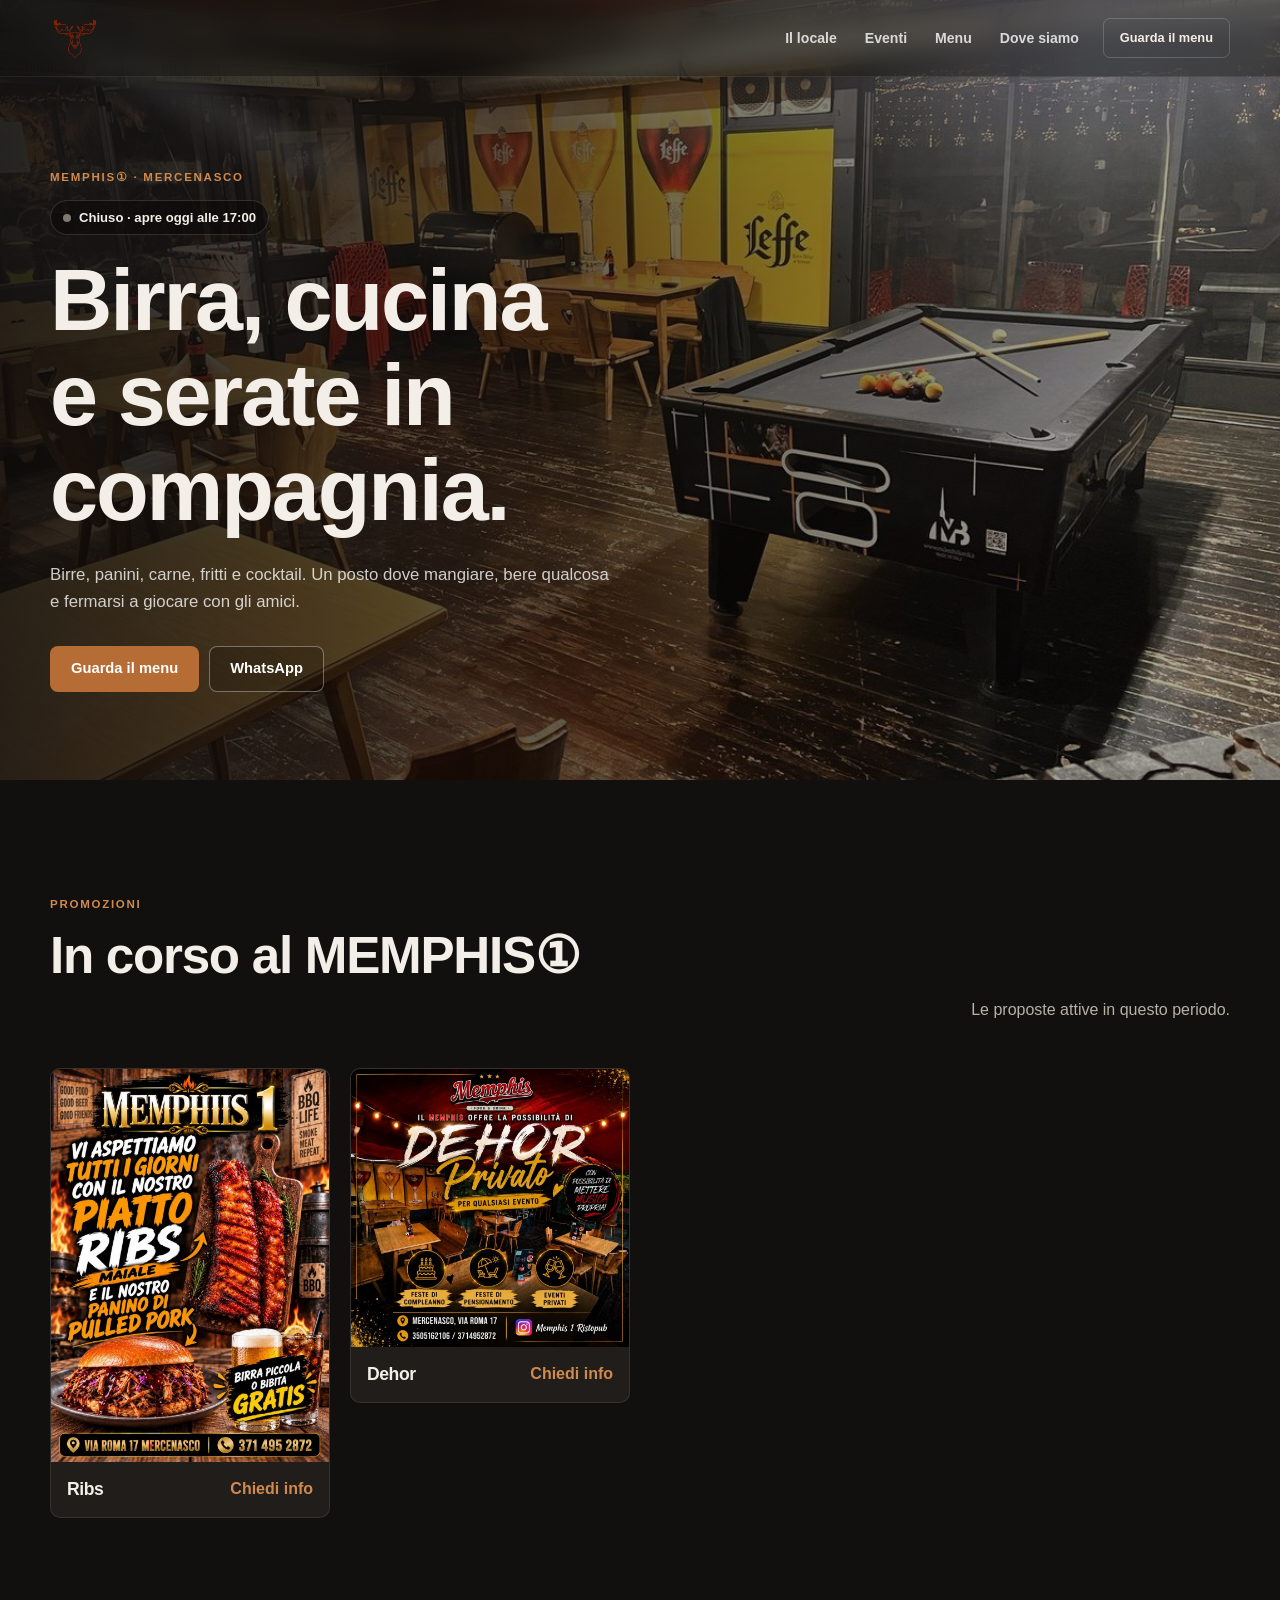
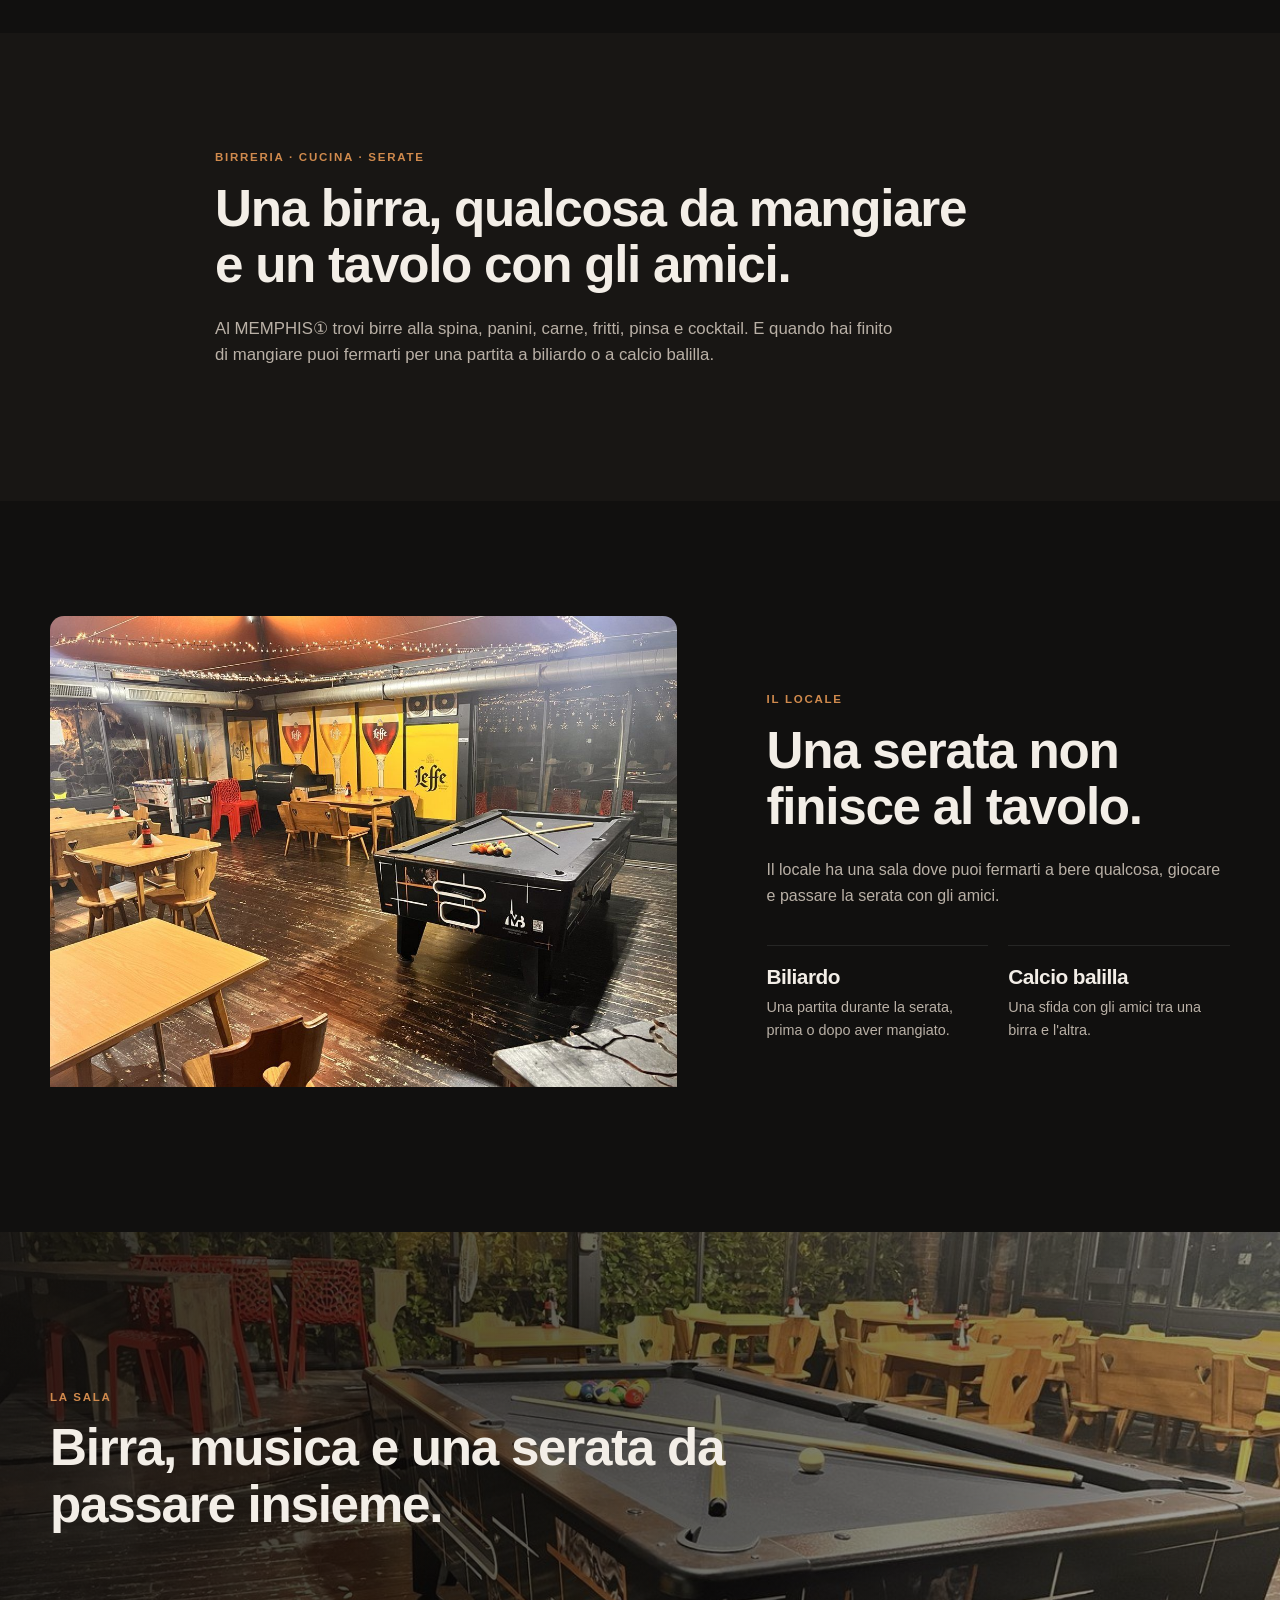
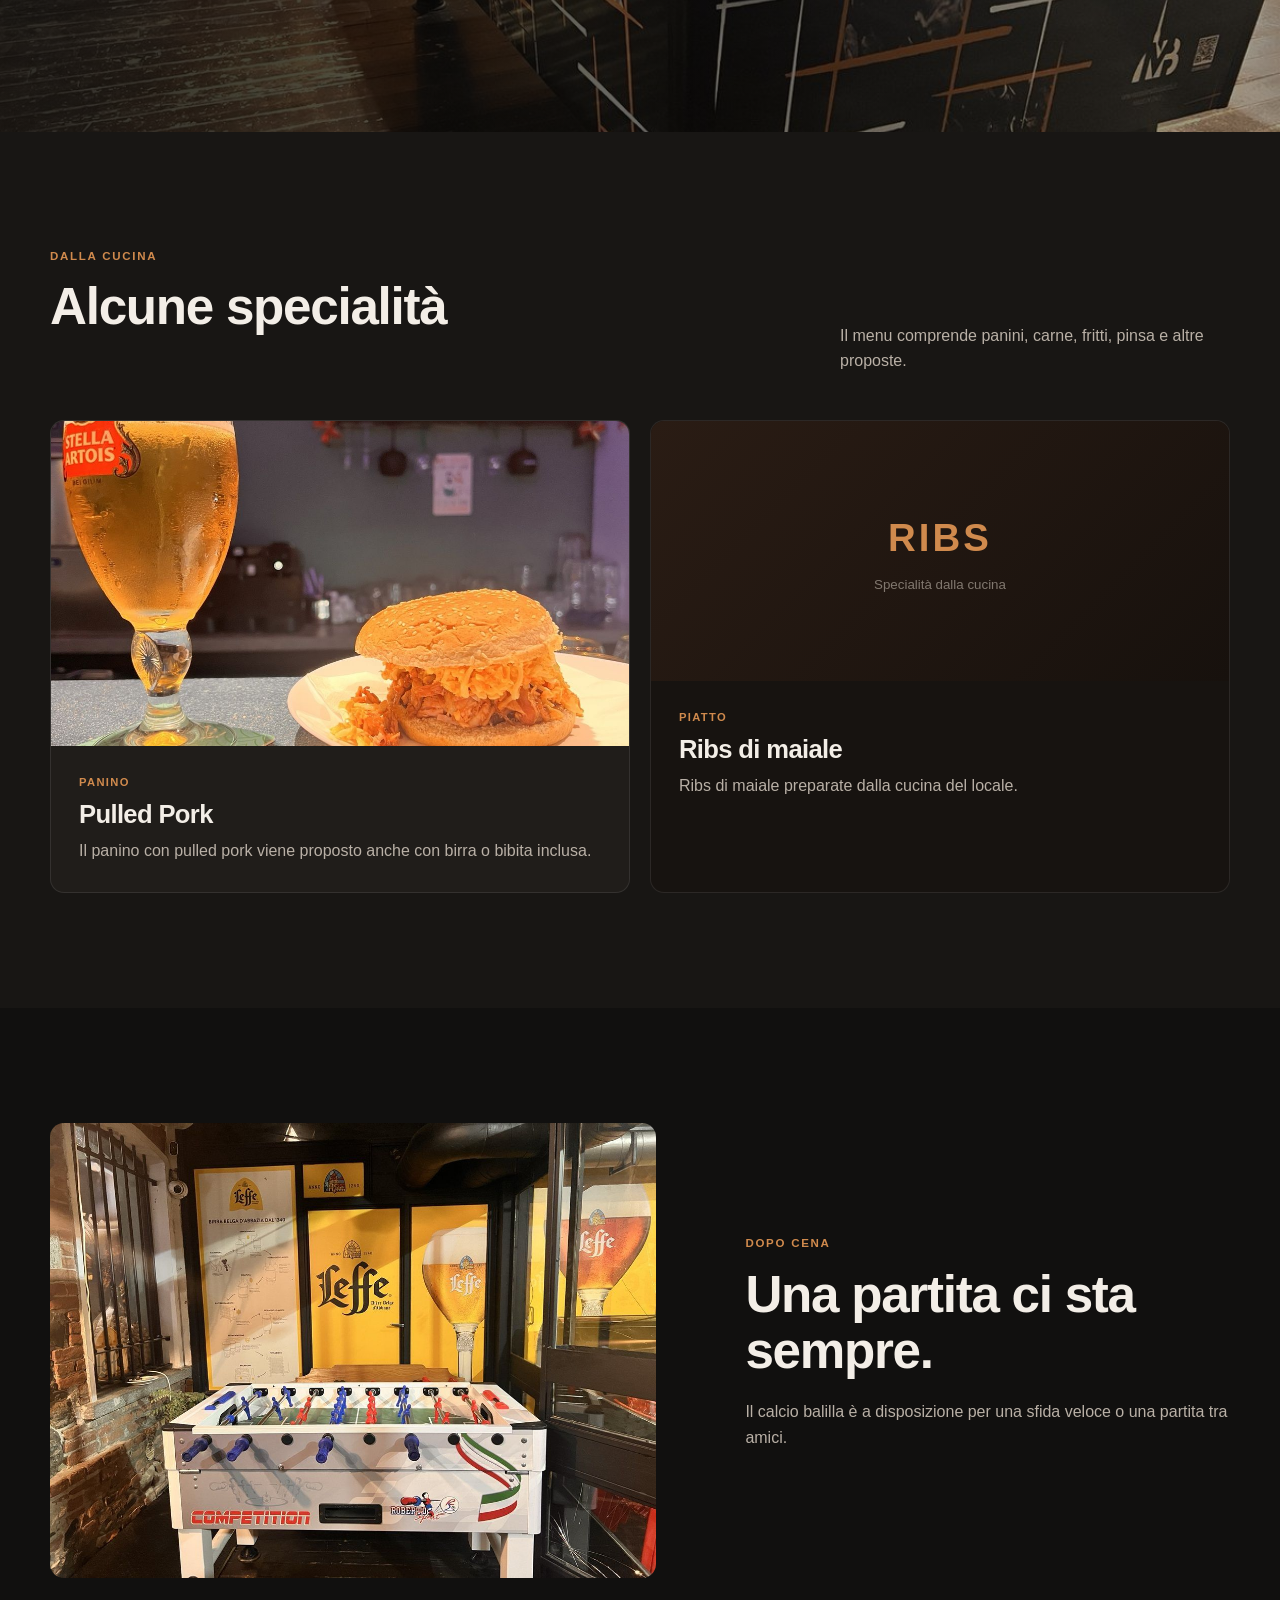
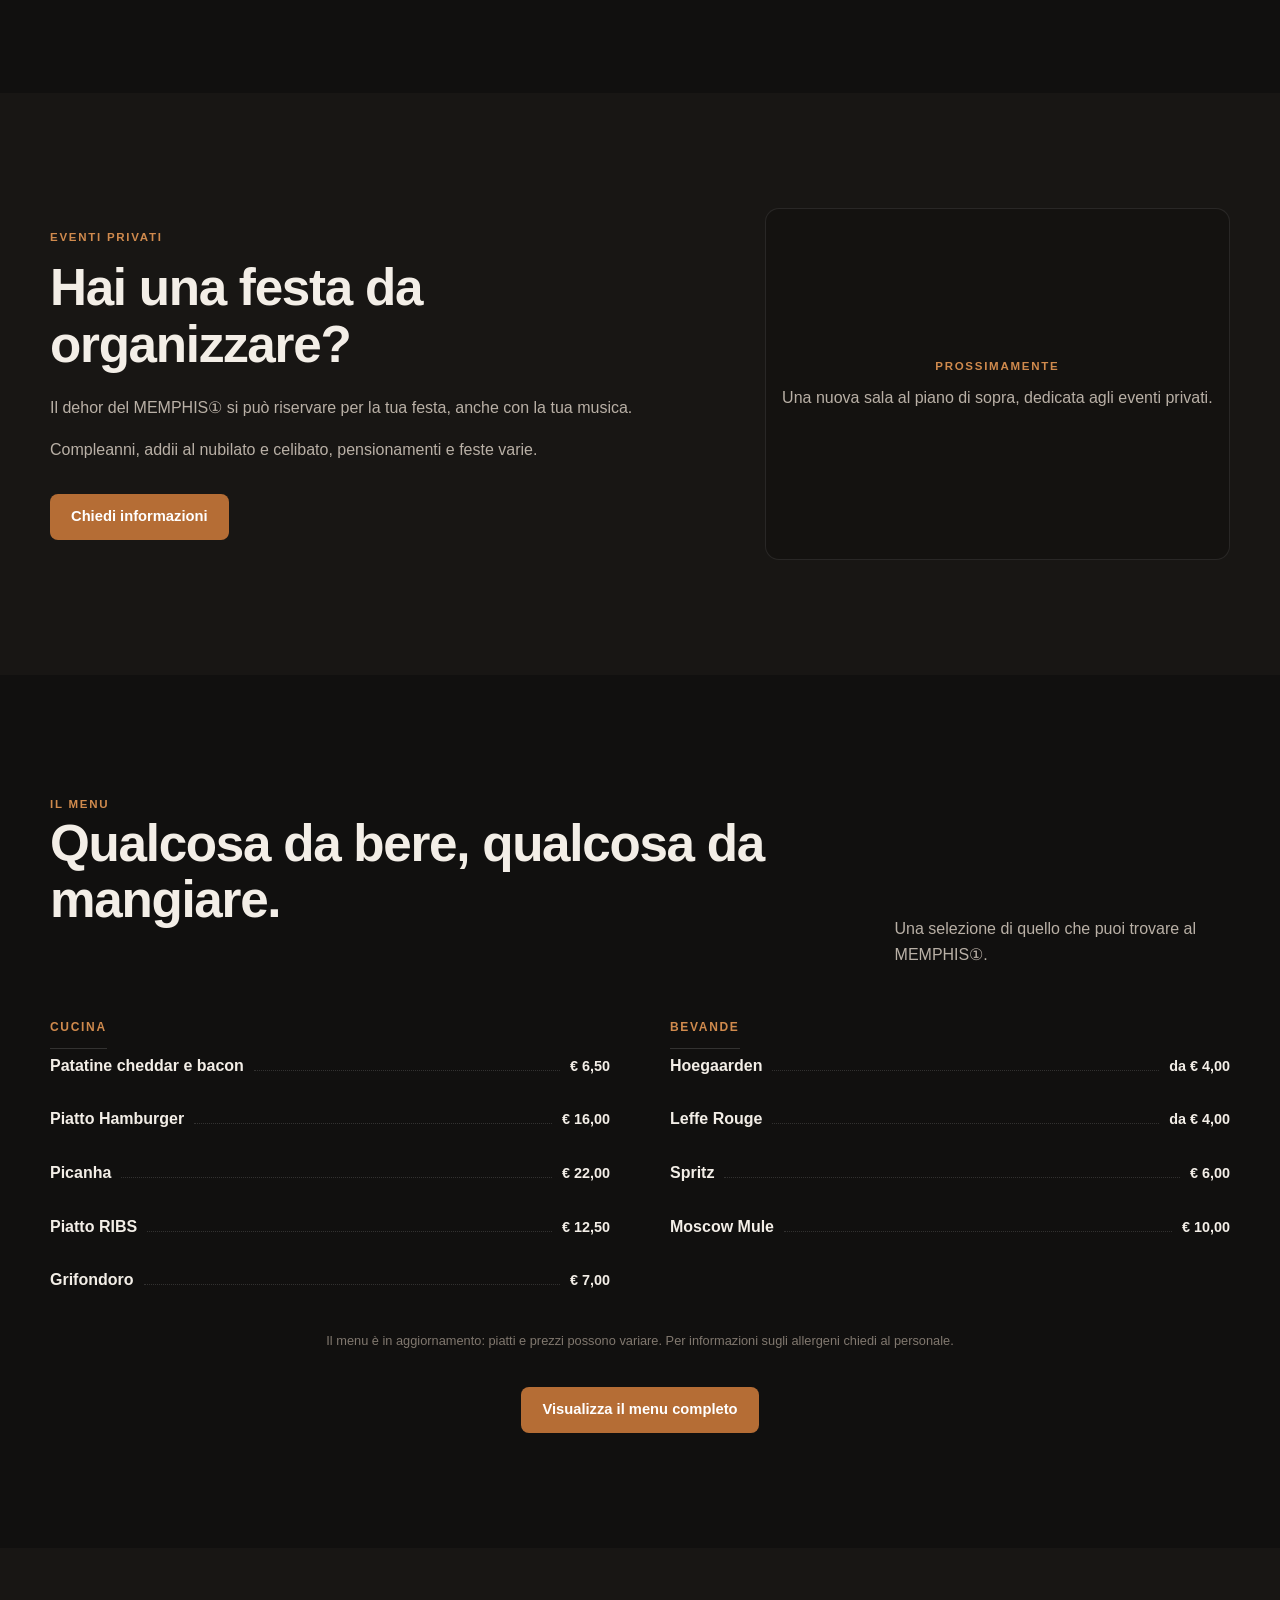
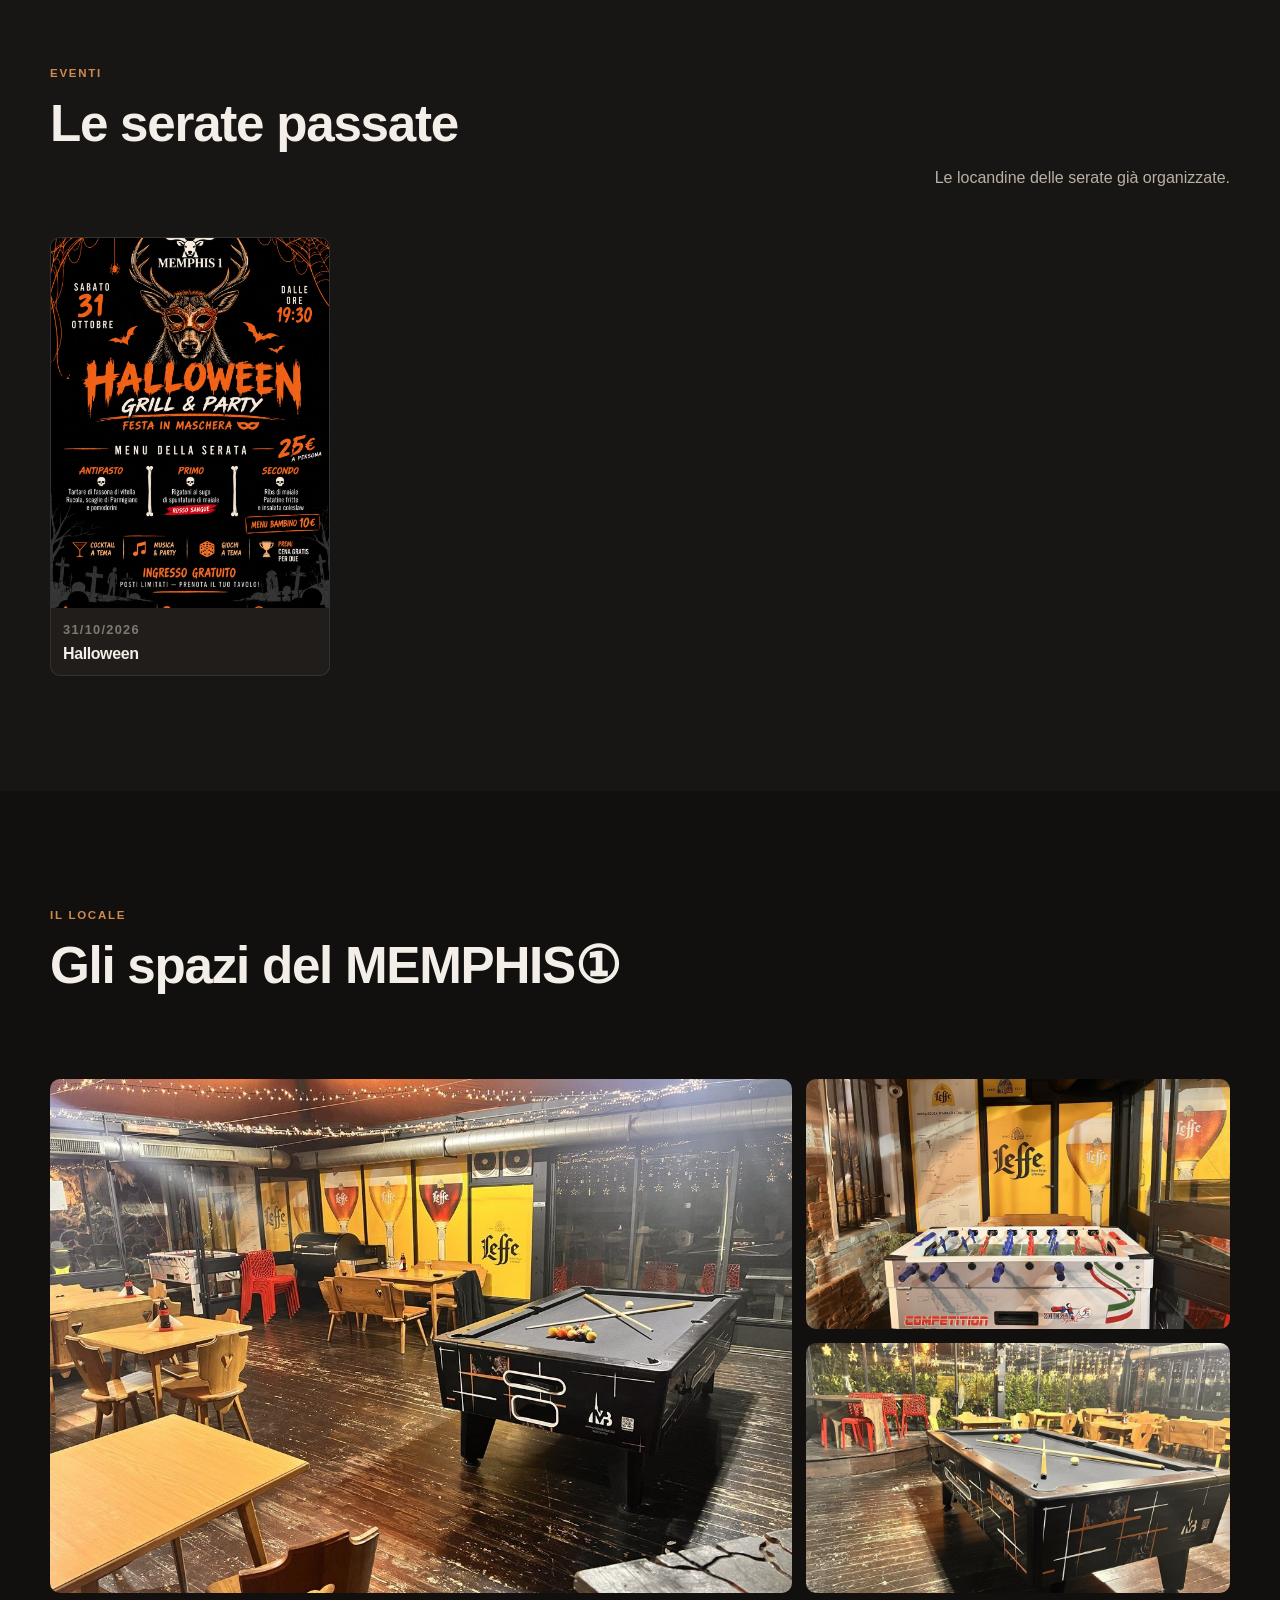
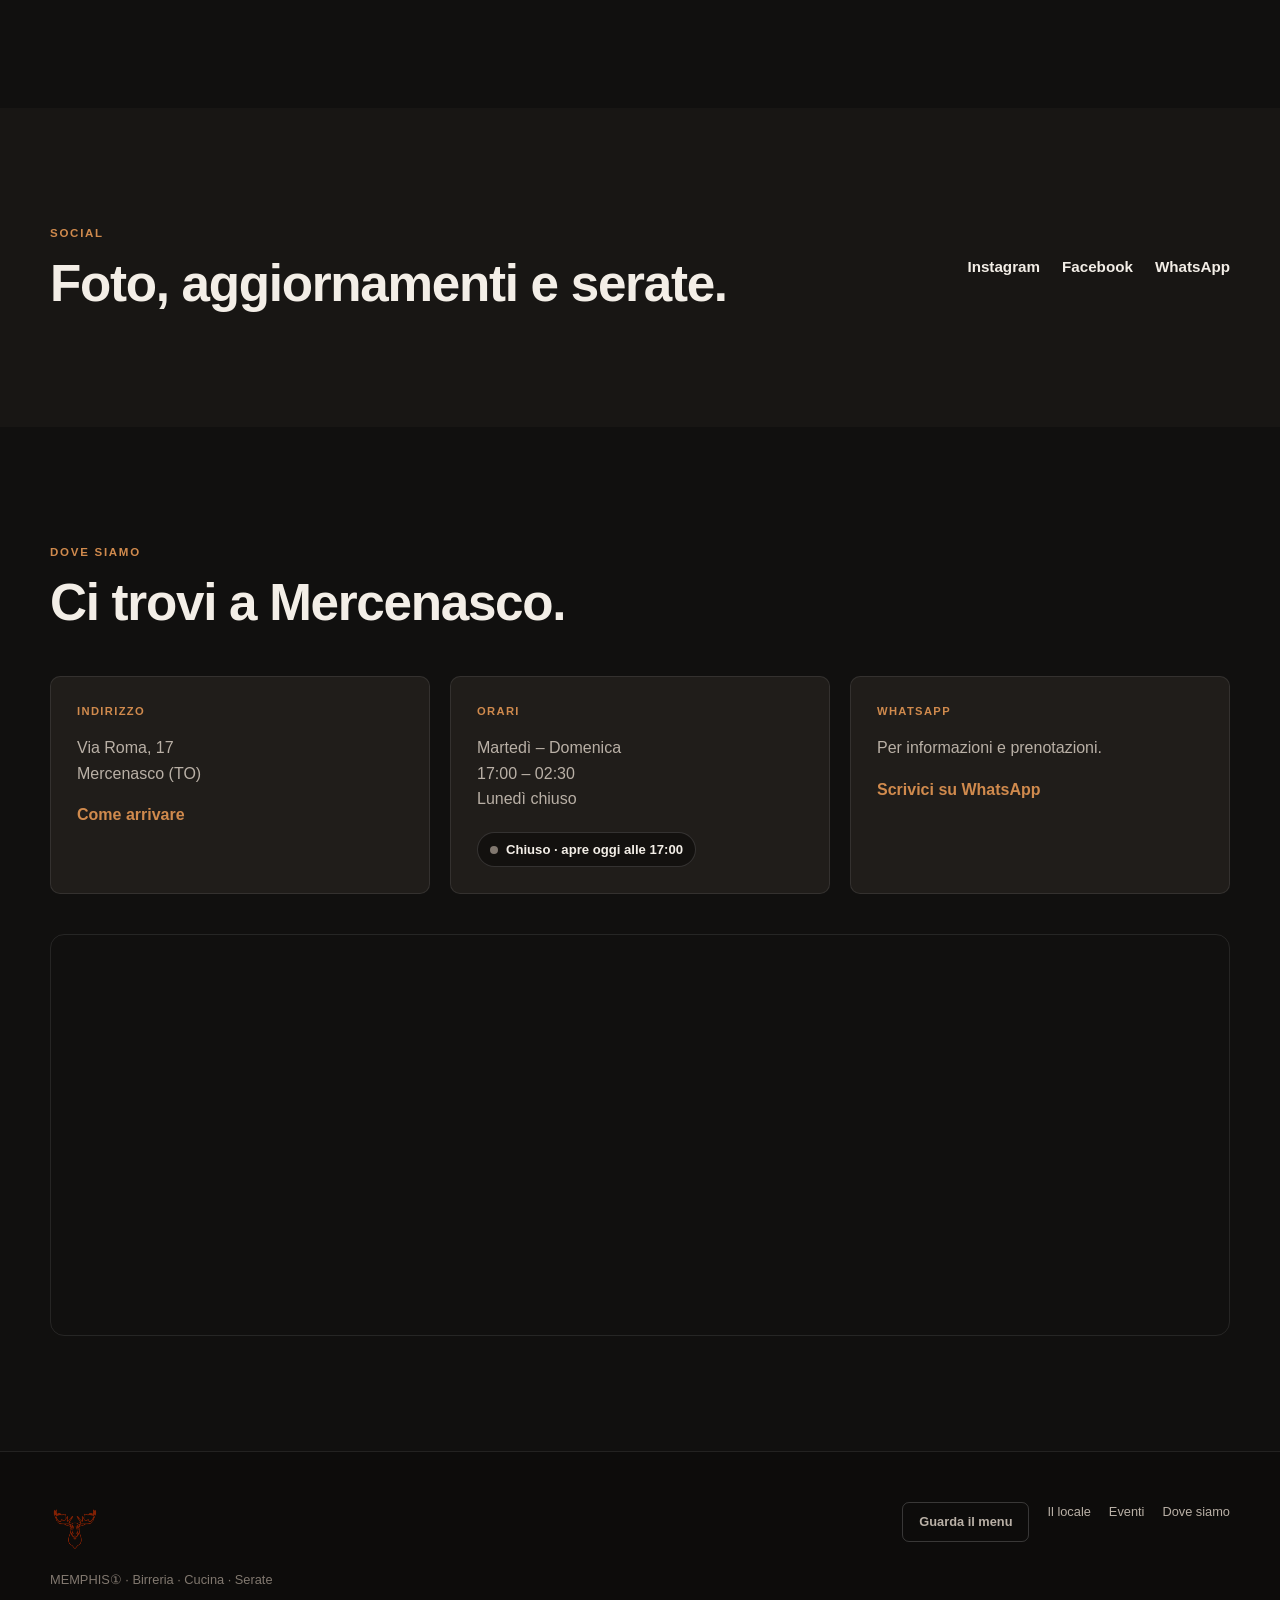
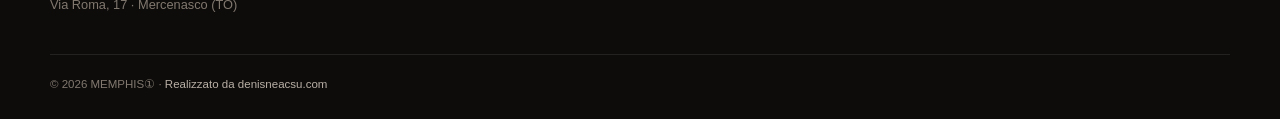
==== index.html @ 1d283da1 "Eventi in evidenza (stella) e sezione In programma - sito: in evidenza l'evento con "featured": true" ====
<!DOCTYPE html>
<html lang="it">

<head>
    <meta charset="UTF-8">
    <meta name="viewport" content="width=device-width, initial-scale=1.0">

    <title>MEMPHIS① | Birreria e cucina a Mercenasco</title>

    <meta
        name="description"
        content="MEMPHIS① — birreria e cucina a Mercenasco. Birre, panini, carne, fritti, cocktail e serate in compagnia."
    >


    <link rel="canonical" href="https://memphisristopub.it/">

    <!-- Anteprima quando il link viene condiviso (WhatsApp, Facebook...) -->
    <meta property="og:type" content="website">
    <meta property="og:locale" content="it_IT">
    <meta property="og:site_name" content="MEMPHIS①">
    <meta property="og:title" content="MEMPHIS① | Birreria e cucina a Mercenasco">
    <meta property="og:description" content="Birre alla spina, hamburger, panini, cocktail e serate in compagnia. Via Roma 17, Mercenasco (TO). Aperto dal martedì alla domenica dalle 17:00.">
    <meta property="og:url" content="https://memphisristopub.it/">
    <meta property="og:image" content="https://memphisristopub.it/images/og-logo.jpg">
    <meta property="og:image:width" content="1200">
    <meta property="og:image:height" content="630">
    <meta name="twitter:card" content="summary_large_image">

    <link rel="icon" type="image/png" sizes="32x32" href="images/favicon-32.png">
    <link rel="apple-touch-icon" href="images/apple-touch-icon.png">
    <meta name="theme-color" content="#11100f">

    <!-- Scheda per Google: indirizzo, orari, contatti -->
    <script type="application/ld+json">
    {
        "@context": "https://schema.org",
        "@type": "BarOrPub",
        "name": "Memphis 1 Ristopub",
        "alternateName": "MEMPHIS①",
        "url": "https://memphisristopub.it/",
        "image": "https://memphisristopub.it/images/og-logo.jpg",
        "logo": "https://memphisristopub.it/images/icon-512.png",
        "telephone": "+39 371 495 2872",
        "servesCuisine": ["Hamburger", "Grigliate", "Panini", "Pinsa"],
        "hasMenu": "https://memphisristopub.it/menu.html",
        "address": {
            "@type": "PostalAddress",
            "streetAddress": "Via Roma, 17",
            "addressLocality": "Mercenasco",
            "postalCode": "10010",
            "addressRegion": "TO",
            "addressCountry": "IT"
        },
        "openingHoursSpecification": [
            {
                "@type": "OpeningHoursSpecification",
                "dayOfWeek": ["Tuesday", "Wednesday", "Thursday", "Friday", "Saturday", "Sunday"],
                "opens": "17:00",
                "closes": "02:30"
            }
        ],
        "sameAs": [
            "https://www.instagram.com/memphisristopub",
            "https://www.facebook.com/profile.php?id=61581220463840"
        ]
    }
    </script>

    <link rel="stylesheet" href="css/style.css">
</head>



<body>

    <!-- ================================
         HEADER
    ================================= -->

    <header class="site-header">

        <div class="container header-inner">

            <a
                href="#home"
                class="logo"
                aria-label="MEMPHIS① - Home"
            >
                <img
                    src="images/logo.png"
                    alt="MEMPHIS①"
                >
            </a>


            <nav
                class="desktop-nav"
                id="site-nav"
                aria-label="Navigazione principale"
            >

                <a href="#locale">
                    Il locale
                </a>

                <a href="#eventi">
                    Eventi
                </a>

                <a href="#menu">
                    Menu
                </a>

                <a href="#contatti">
                    Dove siamo
                </a>

            </nav>


            <a
                href="#menu"
                class="header-menu-btn"
            >
                Guarda il menu
            </a>


            <button
                class="nav-toggle"
                type="button"
                aria-controls="site-nav"
                aria-expanded="false"
                aria-label="Apri il menu di navigazione"
            >
                <span></span>
                <span></span>
                <span></span>
            </button>

        </div>

    </header>



    <main>

        <!-- ================================
             HERO
        ================================= -->

        <section
            class="hero"
            id="home"
        >

            <div class="hero-image">

                <img
                    src="images/sala.jpg"
                    alt="Birra e panino al MEMPHIS①"
                >

            </div>


            <div class="hero-overlay"></div>


            <div class="container hero-content">

                <p class="eyebrow">
                    MEMPHIS① · MERCENASCO
                </p>


                <p
                    class="open-status"
                    data-open-status
                    hidden
                ></p>


                <h1>
                    Birra, cucina<br>
                    e serate in compagnia.
                </h1>


                <p class="hero-text">
                    Birre, panini, carne, fritti e cocktail.
                    Un posto dove mangiare, bere qualcosa
                    e fermarsi a giocare con gli amici.
                </p>


                <div class="hero-actions">

                    <a
                        href="#menu"
                        class="btn btn-primary"
                    >
                        Guarda il menu
                    </a>


                    <a
                        href="https://wa.me/393714952872?text=Ciao%21%20Vorrei%20prenotare%20un%20tavolo%20per%20xx%20persone%2C%20giorno%20xx%20alle%20ore%20xx."
                        class="btn btn-outline"
                        target="_blank"
                        rel="noopener"
                    >
                        WhatsApp
                    </a>

                </div>

            </div>

        </section>


        <!-- ================================
            PROSSIMO EVENTO
        ================================= -->

        <section
            class="next-event section"
            id="eventi"
        >

            <div class="container">

                <div class="section-heading">

                    <div>

                        <p class="eyebrow">
                            PROSSIMO EVENTO
                        </p>

                        <h2>
                            Il prossimo appuntamento
                        </h2>

                    </div>

                    <p>
                        Le prossime serate del MEMPHIS①.
                    </p>

                </div>


                <div class="event-feature">

                    <!--
                        Il contenuto viene generato
                        automaticamente da events.js.
                    -->

                </div>


                <div
                    class="upcoming"
                    hidden
                >

                    <h3 class="upcoming-title">
                        In programma
                    </h3>

                    <div class="promos-grid upcoming-grid">

                        <!--
                            Gli altri eventi futuri vengono
                            generati automaticamente da events.js.
                        -->

                    </div>

                </div>

            </div>

        </section>


        <!-- ================================
            PROMOZIONI
        ================================= -->

        <section
            class="promos section"
            id="promozioni"
        >

            <div class="container">

                <div class="section-heading">

                    <div>

                        <p class="eyebrow">
                            PROMOZIONI
                        </p>

                        <h2>
                            In corso al MEMPHIS①
                        </h2>

                    </div>

                    <p>
                        Le proposte attive in questo periodo.
                    </p>

                </div>


                <div class="promos-grid">

                    <!--
                        Le promozioni vengono caricate
                        automaticamente da events.json
                        (voci con "type": "promo").
                    -->

                </div>

            </div>

        </section>


        <!-- ================================
             INTRO
        ================================= -->

        <section class="intro section">

            <div class="container intro-content">

                <p class="eyebrow">
                    BIRRERIA · CUCINA · SERATE
                </p>


                <h2>
                    Una birra, qualcosa da mangiare
                    e un tavolo con gli amici.
                </h2>


                <p>
                    Al MEMPHIS① trovi birre alla spina,
                    panini, carne, fritti, pinsa e cocktail.
                    E quando hai finito di mangiare puoi
                    fermarti per una partita a biliardo
                    o a calcio balilla.
                </p>

            </div>

        </section>



        <!-- ================================
             IL LOCALE
        ================================= -->

        <section
            class="locale section"
            id="locale"
        >

            <div class="container locale-grid">

                <div class="locale-image">

                    <img
                        src="images/sala.jpg"
                        alt="Sala del MEMPHIS① con biliardo"
                    >

                </div>


                <div class="locale-content">

                    <p class="eyebrow">
                        IL LOCALE
                    </p>


                    <h2>
                        Una serata non finisce al tavolo.
                    </h2>


                    <p>
                        Il locale ha una sala dove puoi
                        fermarti a bere qualcosa, giocare
                        e passare la serata con gli amici.
                    </p>


                    <div class="activities">

                        <div class="activity">

                            <h3>
                                Biliardo
                            </h3>

                            <p>
                                Una partita durante la serata,
                                prima o dopo aver mangiato.
                            </p>

                        </div>


                        <div class="activity">

                            <h3>
                                Calcio balilla
                            </h3>

                            <p>
                                Una sfida con gli amici
                                tra una birra e l'altra.
                            </p>

                        </div>

                    </div>

                </div>

            </div>

        </section>



        <!-- ================================
             ATMOSFERA
        ================================= -->

        <section class="atmosphere">

            <div class="atmosphere-image">

                <img
                    src="images/sala_atmosfera.jpg"
                    alt="Atmosfera della sala del MEMPHIS①"
                >

            </div>


            <div class="atmosphere-overlay"></div>


            <div class="container atmosphere-content">

                <p class="eyebrow">
                    LA SALA
                </p>


                <h2>
                    Birra, musica e una serata da passare insieme.
                </h2>

            </div>

        </section>



        <!-- ================================
             SPECIALITÀ
        ================================= -->

        <section
            class="specialita section"
            id="specialita"
        >

            <div class="container">

                <div class="section-heading">

                    <div>

                        <p class="eyebrow">
                            DALLA CUCINA
                        </p>


                        <h2>
                            Alcune specialità
                        </h2>

                    </div>


                    <p>
                        Il menu comprende panini, carne,
                        fritti, pinsa e altre proposte.
                    </p>

                </div>


                <div class="specialita-grid">

                    <article class="specialita-card">

                        <div class="specialita-image">

                            <img
                                src="images/hero_birra_panino_16-9.jpg"
                                alt="Panino e birra al MEMPHIS①"
                            >

                        </div>


                        <div class="specialita-content">

                            <span class="card-label">
                                PANINO
                            </span>


                            <h3>
                                Pulled Pork
                            </h3>


                            <p>
                                Il panino con pulled pork
                                viene proposto anche con
                                birra o bibita inclusa.
                            </p>

                        </div>

                    </article>


                    <article class="specialita-card specialita-dark">

                        <div class="specialita-placeholder">

                            <span>
                                RIBS
                            </span>

                            <small>
                                Specialità dalla cucina
                            </small>

                        </div>


                        <div class="specialita-content">

                            <span class="card-label">
                                PIATTO
                            </span>


                            <h3>
                                Ribs di maiale
                            </h3>


                            <p>
                                Ribs di maiale preparate
                                dalla cucina del locale.
                            </p>

                        </div>

                    </article>

                </div>

            </div>

        </section>



        <!-- ================================
             CALCETTO
        ================================= -->

        <section class="activity-feature section">

            <div class="container activity-feature-grid">

                <div class="activity-feature-image">

                    <img
                        src="images/calcetto.jpg"
                        alt="Calcio balilla al MEMPHIS①"
                    >

                </div>


                <div class="activity-feature-content">

                    <p class="eyebrow">
                        DOPO CENA
                    </p>


                    <h2>
                        Una partita ci sta sempre.
                    </h2>


                    <p>
                        Il calcio balilla è a disposizione
                        per una sfida veloce o una partita
                        tra amici.
                    </p>

                </div>

            </div>

        </section>



        <!-- ================================
             EVENTI PRIVATI
        ================================= -->

        <section class="private-events section">

            <div class="container private-events-grid">

                <div class="private-events-content">

                    <p class="eyebrow">
                        EVENTI PRIVATI
                    </p>


                    <h2>
                        Hai una festa da organizzare?
                    </h2>


                    <p>
                        Il dehor del MEMPHIS① si può riservare
                        per la tua festa, anche con la tua musica.
                    </p>


                    <p>
                        Compleanni, addii al nubilato e celibato,
                        pensionamenti e feste varie.
                    </p>


                    <a
                        href="https://wa.me/393714952872?text=Ciao%21%20Vorrei%20informazioni%20per%20organizzare%20una%20festa%20privata%20al%20Memphis."
                        class="btn btn-primary"
                        target="_blank"
                        rel="noopener"
                    >
                        Chiedi informazioni
                    </a>

                </div>


                <div class="private-events-note">

                    <span>
                        PROSSIMAMENTE
                    </span>


                    <p>
                        Una nuova sala al piano di sopra,
                        dedicata agli eventi privati.
                    </p>

                </div>

            </div>

        </section>



        <!-- ================================
             MENU
        ================================= -->

        <section class="section menu-preview" id="menu">

            <div class="container">

                <div class="section-heading">
                    <div>
                        <span class="eyebrow">Il menu</span>
                        <h2>Qualcosa da bere, qualcosa da mangiare.</h2>
                    </div>

                    <p>
                        Una selezione di quello che puoi trovare al MEMPHIS①.
                    </p>
                </div>


                <div
                    class="menu-preview-grid"
                    data-menu="featured"
                >

                    <!--
                        Le voci in evidenza vengono caricate
                        automaticamente da menu.json
                        (voci con "featured": true).
                    -->

                </div>


                <p
                    class="menu-preview-note"
                    data-menu-note
                ></p>


                <div class="menu-preview-action">

                    <a href="menu.html" class="btn btn-primary">
                        Visualizza il menu completo
                    </a>

                </div>

            </div>

        </section>

        

                
        <!-- ================================
            EVENTI PASSATI
        ================================= -->

        <section class="past-events section">

            <div class="container">

                <div class="section-heading">

                    <div>

                        <p class="eyebrow">
                            EVENTI
                        </p>

                        <h2>
                            Le serate passate
                        </h2>

                    </div>

                    <p>
                        Le locandine delle serate già organizzate.
                    </p>

                </div>


                <div class="past-events-grid">

                    <!--
                        Gli eventi vengono caricati
                        automaticamente da events.json.
                    -->

                </div>

            </div>

        </section>


        <!-- ================================
             GALLERY
        ================================= -->

        <section class="gallery section">

            <div class="container">

                <div class="section-heading">

                    <div>

                        <p class="eyebrow">
                            IL LOCALE
                        </p>


                        <h2>
                            Gli spazi del MEMPHIS①
                        </h2>

                    </div>

                </div>


                <div class="gallery-grid">

                    <div class="gallery-item gallery-large">

                        <img
                            src="images/sala.jpg"
                            alt="Sala del MEMPHIS①"
                        >

                    </div>


                    <div class="gallery-item">

                        <img
                            src="images/calcetto.jpg"
                            alt="Calcio balilla del MEMPHIS①"
                        >

                    </div>


                    <div class="gallery-item">

                        <img
                            src="images/sala_atmosfera.jpg"
                            alt="Atmosfera della sala del MEMPHIS①"
                        >

                    </div>

                </div>

            </div>

        </section>



        <!-- ================================
             SOCIAL
        ================================= -->

        <section class="social section">

            <div class="container social-inner">

                <div>

                    <p class="eyebrow">
                        SOCIAL
                    </p>


                    <h2>
                        Foto, aggiornamenti e serate.
                    </h2>

                </div>


                <div class="social-links">

                    <a
                        href="https://www.instagram.com/memphisristopub"
                        target="_blank"
                        rel="noopener"
                    >
                        Instagram
                    </a>


                    <a
                        href="https://www.facebook.com/profile.php?id=61581220463840&locale=it_IT"
                        target="_blank"
                        rel="noopener"
                    >
                        Facebook
                    </a>


                    <a
                        href="https://wa.me/393714952872?text=Ciao%21%20Vi%20scrivo%20dal%20sito%20del%20Memphis."
                        target="_blank"
                        rel="noopener"
                    >
                        WhatsApp
                    </a>

                </div>

            </div>

        </section>



        <!-- ================================
             CONTATTI
        ================================= -->

        <section
            class="contacts section"
            id="contatti"
        >

            <div class="container">

                <div class="contacts-header">

                    <p class="eyebrow">
                        DOVE SIAMO
                    </p>


                    <h2>
                        Ci trovi a Mercenasco.
                    </h2>

                </div>


                <div class="contacts-grid">

                    <div class="contact-box">

                        <span class="contact-label">
                            INDIRIZZO
                        </span>


                        <p>
                            Via Roma, 17<br>
                            Mercenasco (TO)
                        </p>


                        <a
                            href="https://www.google.com/maps/dir/?api=1&destination=Memphis+1+Ristopub,+Via+Roma+17,+Mercenasco+TO"
                            target="_blank"
                            rel="noopener"
                            class="text-link"
                        >
                            Come arrivare
                        </a>

                    </div>


                    <div class="contact-box">

                        <span class="contact-label">
                            ORARI
                        </span>


                        <p>
                            Martedì – Domenica<br>
                            17:00 – 02:30<br>
                            Lunedì chiuso
                        </p>


                        <p
                            class="open-status"
                            data-open-status
                            hidden
                        ></p>

                    </div>


                    <div class="contact-box">

                        <span class="contact-label">
                            WHATSAPP
                        </span>


                        <p>
                            Per informazioni e prenotazioni.
                        </p>


                        <a
                            href="https://wa.me/393714952872?text=Ciao%21%20Vorrei%20qualche%20informazione."
                            target="_blank"
                            rel="noopener"
                            class="text-link"
                        >
                            Scrivici su WhatsApp
                        </a>

                    </div>

                </div>


                <div class="map-container">

                    <iframe
                        src="https://www.google.com/maps/embed?pb=!1m18!1m12!1m3!1d89680.51374259236!2d7.8294267443399335!3d45.37875989656816!2m3!1f0!2f0!3f0!3m2!1i1024!2i768!4f13.1!3m3!1m2!1s0x47888117f30ec0b9%3A0xbcb9d2e49c79af99!2sMemphis%201%20Ristopub!5e0!3m2!1sit!2sit!4v1790357917548!5m2!1sit!2sit"
                        title="Mappa per raggiungere MEMPHIS①"
                        width="100%"
                        height="400"
                        style="border:0;"
                        allowfullscreen
                        loading="lazy"
                        referrerpolicy="no-referrer-when-downgrade">
                    </iframe>

                </div>

            </div>

        </section>

    </main>



    <!-- ================================
         FOOTER
    ================================= -->

    <footer class="site-footer">

        <div class="container footer-inner">

            <div class="footer-brand-info">

                <img
                    src="images/logo.png"
                    alt="MEMPHIS①"
                >


                <p>
                    MEMPHIS① · Birreria · Cucina · Serate
                </p>


                <p>
                    Via Roma, 17 · Mercenasco (TO)
                </p>

            </div>


            <div class="footer-links">

                <a href="#menu" class="header-menu-btn">
                    Guarda il menu
                </a>


                <a href="#locale">
                    Il locale
                </a>


                <a href="#eventi">
                    Eventi
                </a>


                <a href="#contatti">
                    Dove siamo
                </a>

            </div>


            <p class="copyright">

                © 2026 MEMPHIS① ·

                <a
                    href="https://denisneacsu.com"
                    target="_blank"
                    rel="noopener"
                >
                    Realizzato da denisneacsu.com
                </a>

            </p>

        </div>

    </footer>
    
    <script src="js/events.js"></script>
    <script src="js/menu.js"></script>
    <script src="js/hours.js"></script>
    <script src="js/nav.js"></script>
    <script src="js/notice.js"></script>
</body>

</html>
---- css/style.css ----
/* =========================================================
   1. VARIABLES
========================================================= */

:root {

    --bg: #11100f;
    --bg-soft: #181614;
    --bg-card: #201d1a;

    --text: #f3eee7;
    --text-soft: #b9b0a6;
    --text-muted: #81786f;

    --accent: #b56d35;
    --accent-light: #d08a4d;
    --accent-dark: #8e4f26;

    --border: rgba(255, 255, 255, 0.09);
    --border-light: rgba(255, 255, 255, 0.14);

    --white: #ffffff;

    --container: 1180px;

    --radius: 10px;
    --radius-large: 14px;

    --section-space: clamp(72px, 9vw, 120px);

    --transition: 180ms ease;
}


/* =========================================================
   2. RESET
========================================================= */

*,
*::before,
*::after {
    box-sizing: border-box;
}


html {
    scroll-behavior: smooth;
}


body {
    margin: 0;

    background: var(--bg);
    color: var(--text);

    font-family:
        Inter,
        -apple-system,
        BlinkMacSystemFont,
        "Segoe UI",
        sans-serif;

    line-height: 1.6;

    overflow-x: hidden;
}


img {
    display: block;
    max-width: 100%;
}


a {
    color: inherit;
    text-decoration: none;
}


button,
a {
    -webkit-tap-highlight-color: transparent;
}


::selection {
    background: var(--accent);
    color: var(--white);
}


/* =========================================================
   3. BASE
========================================================= */

.container {
    width: min(
        calc(100% - 40px),
        var(--container)
    );

    margin-inline: auto;
}


.section {
    padding-block: var(--section-space);
}


h1,
h2,
h3,
p {
    margin-top: 0;
}


h1,
h2,
h3 {
    line-height: 1.1;
    letter-spacing: -0.025em;
}


h1 {
    font-size: clamp(2.6rem, 7vw, 5.4rem);
}


h2 {
    font-size: clamp(2rem, 4vw, 3.4rem);
}


h3 {
    font-size: 1.3rem;
}


p {
    color: var(--text-soft);
}


.eyebrow {
    margin-bottom: 14px;

    color: var(--accent-light);

    font-size: 0.72rem;
    font-weight: 700;

    letter-spacing: 0.15em;
    text-transform: uppercase;
}


/* =========================================================
   4. BUTTONS
========================================================= */

.btn {
    display: inline-flex;

    min-height: 46px;
    padding: 0 20px;

    align-items: center;
    justify-content: center;

    border: 1px solid transparent;
    border-radius: 8px;

    font-size: 0.92rem;
    font-weight: 700;

    transition:
        background-color var(--transition),
        border-color var(--transition),
        color var(--transition),
        transform var(--transition);
}


.btn:hover {
    transform: translateY(-1px);
}


.btn-primary {
    background: var(--accent);
    color: var(--white);
}


.btn-primary:hover {
    background: var(--accent-light);
}


.btn-outline {
    border-color: rgba(255, 255, 255, 0.35);
    background: rgba(0, 0, 0, 0.18);

    color: var(--white);
}


.btn-outline:hover {
    border-color: var(--white);
}


.text-link {
    display: inline-block;

    color: var(--accent-light);

    font-weight: 700;

    border-bottom: 1px solid transparent;

    transition:
        color var(--transition),
        border-color var(--transition);
}


.text-link:hover {
    color: var(--white);
    border-color: var(--white);
}


/* =========================================================
   5. HEADER
========================================================= */

.site-header {
    position: absolute;
    top: 0;
    left: 0;

    width: 100%;

    z-index: 20;

    border-bottom: 1px solid rgba(255, 255, 255, 0.08);

    background: rgba(10, 9, 8, 0.35);
    backdrop-filter: blur(12px);
}


.header-inner {
    min-height: 76px;

    display: flex;
    align-items: center;
    justify-content: space-between;

    gap: 24px;
}


.logo {
    display: flex;
    align-items: center;

    flex-shrink: 0;
}


.logo img {
    width: 52px;
    height: 52px;

    object-fit: contain;
}


.desktop-nav {
    display: flex;
    align-items: center;
    gap: 28px;

    margin-left: auto;
}


.desktop-nav a {
    color: rgba(255, 255, 255, 0.8);

    font-size: 0.88rem;
    font-weight: 600;

    transition:
        color var(--transition);
}


.desktop-nav a:hover {
    color: var(--white);
}


.header-menu-btn {
    display: inline-flex;

    min-height: 40px;
    padding: 0 16px;

    align-items: center;
    justify-content: center;

    border: 1px solid rgba(255, 255, 255, 0.18);
    border-radius: 7px;

    font-size: 0.8rem;
    font-weight: 700;

    transition:
        background-color var(--transition),
        border-color var(--transition);
}


.header-menu-btn:hover {
    background: rgba(255, 255, 255, 0.08);
    border-color: rgba(255, 255, 255, 0.35);
}


/* =========================================================
   6. HERO
========================================================= */

.hero {
    position: relative;

    min-height: min(780px, 92vh);

    display: flex;
    align-items: center;

    overflow: hidden;
}


.hero-image,
.hero-overlay {
    position: absolute;
    inset: 0;
}


.hero-image img {
    width: 100%;
    height: 100%;

    object-fit: cover;
}


.hero-overlay {
    background:
        linear-gradient(
            90deg,
            rgba(10, 8, 7, 0.88) 0%,
            rgba(10, 8, 7, 0.62) 45%,
            rgba(10, 8, 7, 0.25) 100%
        );
}


.hero-content {
    position: relative;
    z-index: 2;

    padding-top: 80px;
}


.hero h1 {
    max-width: 760px;

    margin-bottom: 24px;
}


.hero-text {
    max-width: 570px;

    margin-bottom: 30px;

    color: rgba(255, 255, 255, 0.78);

    font-size: 1.05rem;
}


.hero-actions {
    display: flex;
    flex-wrap: wrap;
    gap: 10px;
}


/* =========================================================
   7. SECTION HEADING
========================================================= */

.section-heading {
    display: flex;

    align-items: flex-end;
    justify-content: space-between;

    gap: 40px;

    margin-bottom: 42px;
}


.section-heading > p {
    max-width: 390px;

    margin-bottom: 4px;
}


/* =========================================================
   8. INTRO
========================================================= */

.intro {
    background: var(--bg-soft);
}


.intro-content {
    max-width: 850px;
}


.intro h2 {
    max-width: 760px;

    margin-bottom: 22px;
}


.intro p:last-child {
    max-width: 680px;

    font-size: 1.05rem;
}


/* Badge "Aperto ora / Chiuso" (js/hours.js) */

.open-status {
    display: inline-flex;
    align-items: center;

    gap: 8px;

    margin-bottom: 18px;
    padding: 6px 12px;

    border: 1px solid var(--border-light);
    border-radius: 999px;

    background: rgba(10, 9, 8, 0.55);

    color: var(--text);

    font-size: 0.82rem;
    font-weight: 600;
}


.open-status[hidden] {
    display: none;
}


.open-status::before {
    content: "";

    width: 8px;
    height: 8px;

    border-radius: 50%;

    background: var(--text-muted);
}


.open-status.is-open::before {
    background: #5cc46a;

    box-shadow: 0 0 0 3px rgba(92, 196, 106, 0.2);
}


.contact-box .open-status {
    margin: 4px 0 0;
}


/* Pulsante navigazione mobile (js/nav.js) */

.nav-toggle {
    display: none;
}


/* Avviso in fondo allo schermo (js/notice.js, notice.json) */

.site-notice {
    position: fixed;
    left: 16px;
    right: 16px;
    bottom: 16px;

    z-index: 50;

    display: flex;
    align-items: center;

    gap: 12px;

    max-width: 720px;

    margin-inline: auto;
    padding: 12px 12px 12px 18px;

    border-radius: var(--radius);

    background: var(--accent);

    box-shadow: 0 10px 30px rgba(0, 0, 0, 0.45);
}


.site-notice p {
    flex: 1;

    margin: 0;

    color: var(--white);

    font-size: 0.92rem;
    font-weight: 600;

    line-height: 1.4;
}


.site-notice button {
    flex-shrink: 0;

    width: 34px;
    height: 34px;

    border: 0;
    border-radius: 50%;

    background: rgba(0, 0, 0, 0.18);

    color: var(--white);

    font-size: 1.3rem;
    line-height: 1;

    cursor: pointer;
}


/* =========================================================
   9. NEXT EVENT
========================================================= */

.next-event {
    background: #151311;
}


.event-feature {
    display: grid;

    grid-template-columns: minmax(0, 0.8fr) minmax(0, 1.2fr);

    min-height: 480px;

    border: 1px solid var(--border);
    border-radius: var(--radius-large);

    overflow: hidden;

    background: var(--bg-card);
}


.event-poster {
    min-height: 480px;

    background: #0c0b0a;
}


.event-poster img {
    width: 100%;
    height: 100%;

    object-fit: cover;
}


.event-info {
    padding: clamp(30px, 5vw, 60px);

    display: flex;
    flex-direction: column;
    justify-content: center;
}


.event-date {
    display: block;

    margin-bottom: 14px;

    color: var(--accent-light);

    font-size: 0.78rem;
    font-weight: 700;

    letter-spacing: 0.1em;
    text-transform: uppercase;
}


.event-info h3 {
    margin-bottom: 16px;

    font-size: clamp(2rem, 4vw, 3rem);
}


.event-info p {
    max-width: 500px;
}


.event-countdown {
    display: flex;

    gap: 28px;

    margin: 22px 0 28px;
}


.event-countdown div {
    display: flex;
    flex-direction: column;
}


.event-countdown strong {
    font-size: 1.8rem;
    line-height: 1;
}


.event-countdown span {
    margin-top: 5px;

    color: var(--text-muted);

    font-size: 0.65rem;
    font-weight: 700;

    letter-spacing: 0.08em;
}


/* =========================================================
   9b. PROMOZIONI
========================================================= */

.promos-grid {
    display: grid;

    grid-template-columns: repeat(auto-fill, minmax(240px, 1fr));

    align-items: start;

    gap: 20px;
}


.promo-card {
    overflow: hidden;

    border: 1px solid var(--border);
    border-radius: var(--radius);

    background: var(--bg-card);
}


.promo-image {
    display: block;

    background: #0c0b0a;
}


.promo-image img {
    width: 100%;
    height: auto;

    transition: opacity var(--transition);
}


.promo-image:hover img {
    opacity: 0.85;
}


.promo-content {
    display: flex;
    align-items: center;
    justify-content: space-between;

    gap: 12px;

    padding: 14px 16px;
}


.promo-content h3 {
    margin: 0;

    font-size: 1.1rem;
}


/* In programma: altri eventi futuri (sotto il prossimo evento) */

.upcoming {
    margin-top: 48px;
}


.upcoming[hidden] {
    display: none;
}


.upcoming-title {
    margin-bottom: 18px;

    font-size: 1.4rem;
}


.upcoming-date {
    display: block;

    margin-bottom: 2px;

    color: var(--accent-light);

    font-size: 0.75rem;
    font-weight: 700;

    letter-spacing: 0.06em;
}


/* =========================================================
   10. LOCALE
========================================================= */

.locale-grid {
    display: grid;

    grid-template-columns: minmax(0, 1.15fr) minmax(0, 0.85fr);

    gap: clamp(40px, 7vw, 90px);

    align-items: center;
}


.locale-image {
    min-height: 500px;

    border-radius: var(--radius-large);

    overflow: hidden;
}


.locale-image img {
    width: 100%;
    height: 100%;

    object-fit: cover;
}


.locale-content h2 {
    max-width: 560px;

    margin-bottom: 22px;
}


.locale-content > p {
    max-width: 520px;
}


.activities {
    display: grid;

    grid-template-columns: 1fr 1fr;

    gap: 20px;

    margin-top: 36px;
}


.activity {
    padding-top: 20px;

    border-top: 1px solid var(--border);
}


.activity h3 {
    margin-bottom: 8px;
}


.activity p {
    margin-bottom: 0;

    font-size: 0.9rem;
}


/* =========================================================
   11. ATMOSPHERE
========================================================= */

.atmosphere {
    position: relative;

    min-height: 500px;

    display: flex;
    align-items: center;

    overflow: hidden;
}


.atmosphere-image,
.atmosphere-overlay {
    position: absolute;
    inset: 0;
}


.atmosphere-image img {
    width: 100%;
    height: 100%;

    object-fit: cover;
}


.atmosphere-overlay {
    background:
        linear-gradient(
            90deg,
            rgba(10, 8, 7, 0.85),
            rgba(10, 8, 7, 0.35)
        );
}


.atmosphere-content {
    position: relative;
    z-index: 2;
}


.atmosphere h2 {
    max-width: 680px;
}


/* =========================================================
   12. SPECIALITÀ
========================================================= */

.specialita {
    background: var(--bg-soft);
}


.specialita-grid {
    display: grid;

    grid-template-columns: repeat(2, minmax(0, 1fr));

    gap: 20px;
}


.specialita-card {
    border: 1px solid var(--border);
    border-radius: var(--radius-large);

    overflow: hidden;

    background: var(--bg-card);
}


.specialita-dark {
    background: #171310;
}


.specialita-image {
    aspect-ratio: 16 / 9;

    overflow: hidden;
}


.specialita-image img {
    width: 100%;
    height: 100%;

    object-fit: cover;
}


.specialita-content {
    padding: 28px;
}


.card-label {
    display: block;

    margin-bottom: 8px;

    color: var(--accent-light);

    font-size: 0.7rem;
    font-weight: 700;

    letter-spacing: 0.12em;
}


.specialita-content h3 {
    margin-bottom: 10px;

    font-size: 1.6rem;
}


.specialita-content p {
    margin-bottom: 0;
}


.specialita-placeholder {
    min-height: 260px;

    display: flex;
    flex-direction: column;

    align-items: center;
    justify-content: center;

    background:
        linear-gradient(
            135deg,
            #2a1c14,
            #17110d
        );
}


.specialita-placeholder span {
    color: var(--accent-light);

    font-size: 2.4rem;
    font-weight: 800;

    letter-spacing: 0.08em;
}


.specialita-placeholder small {
    margin-top: 6px;

    color: var(--text-muted);
}


/* =========================================================
   13. ACTIVITY FEATURE
========================================================= */

.activity-feature-grid {
    display: grid;

    grid-template-columns: minmax(0, 1fr) minmax(0, 0.8fr);

    gap: clamp(40px, 7vw, 90px);

    align-items: center;
}


.activity-feature-image {
    border-radius: var(--radius-large);

    overflow: hidden;
}


.activity-feature-image img {
    width: 100%;

    aspect-ratio: 4 / 3;

    object-fit: cover;
}


.activity-feature-content h2 {
    max-width: 500px;

    margin-bottom: 20px;
}


.activity-feature-content p:last-child {
    max-width: 500px;
}


/* =========================================================
   14. PRIVATE EVENTS
========================================================= */

.private-events {
    background: var(--bg-soft);
}


.private-events-grid {
    display: grid;

    grid-template-columns: minmax(0, 1fr) minmax(280px, 0.7fr);

    gap: 50px;

    align-items: stretch;
}


.private-events-content {
    padding: clamp(10px, 2vw, 20px) 0;
}


.private-events-content h2 {
    max-width: 620px;

    margin-bottom: 22px;
}


.private-events-content p {
    max-width: 620px;
}


.private-events-content .btn {
    margin-top: 16px;
}


.private-events-note {
    min-height: 280px;

    display: flex;
    flex-direction: column;

    align-items: center;
    justify-content: center;

    border: 1px solid var(--border);
    border-radius: var(--radius-large);

    background: #141210;

    text-align: center;
}


.private-events-note span {
    color: var(--accent-light);

    font-size: 0.72rem;
    font-weight: 700;

    letter-spacing: 0.15em;
}


.private-events-note p {
    margin-top: 10px;
    margin-bottom: 0;
}


/* =========================================================
   15. MENU
========================================================= */

.menu-heading {
    margin-bottom: 50px;
}


.menu-grid {
    display: grid;

    grid-template-columns: repeat(2, minmax(0, 1fr));

    gap: 70px;
}


.menu-column-title {
    padding-bottom: 14px;

    border-bottom: 1px solid var(--border-light);

    color: var(--accent-light);

    font-size: 0.75rem;
    font-weight: 800;

    letter-spacing: 0.14em;
}


.menu-category {
    padding-block: 28px;

    border-bottom: 1px solid var(--border);
}


.menu-category:last-child {
    border-bottom: 0;
}


.menu-category h3 {
    margin-bottom: 22px;

    font-size: 1.15rem;
}


.menu-item,
.beer-item {
    display: flex;

    align-items: baseline;
    justify-content: space-between;

    gap: 20px;

    padding-block: 9px;
}


.menu-item strong,
.beer-item strong {
    display: block;

    font-size: 0.94rem;
}


.menu-item span {
    flex-shrink: 0;

    color: var(--text);

    font-size: 0.9rem;
    font-weight: 700;
}


.menu-item small {
    display: block;

    max-width: 480px;

    margin-top: 4px;

    color: var(--text-muted);

    font-size: 0.8rem;

    line-height: 1.5;
}


.beer-prices {
    display: flex;

    gap: 20px;

    flex-shrink: 0;

    color: var(--text);

    font-size: 0.85rem;
    font-weight: 700;
}


.menu-description {
    margin-top: 12px;

    color: var(--text-muted);

    font-size: 0.8rem;
}


.menu-note {
    margin-top: 35px;

    padding-top: 20px;

    border-top: 1px solid var(--border);
}


.menu-note p {
    margin-bottom: 0;

    color: var(--text-muted);

    font-size: 0.78rem;
}


/* Pagina menu completo */

.menu-page.section {
    padding-top: calc(var(--section-space) + 40px);
}


.menu-page-header {
    max-width: 640px;

    margin-bottom: 36px;
}


.menu-page-header h1 {
    margin-bottom: 16px;

    font-size: clamp(2.4rem, 6vw, 4rem);
}


.menu-nav {
    position: sticky;
    top: 0;

    z-index: 10;

    display: flex;

    gap: 8px;

    overflow-x: auto;

    margin-bottom: 40px;
    padding-block: 12px;

    background: var(--bg);

    scrollbar-width: none;
}


.menu-nav::-webkit-scrollbar {
    display: none;
}


.menu-nav a {
    flex-shrink: 0;

    padding: 8px 14px;

    border: 1px solid var(--border-light);
    border-radius: 999px;

    color: var(--text-soft);

    font-size: 0.82rem;
    font-weight: 600;

    transition:
        color var(--transition),
        border-color var(--transition);
}


.menu-nav a:hover {
    border-color: var(--accent);

    color: var(--text);
}


.menu-category {
    scroll-margin-top: 80px;
}


.menu-category-head {
    display: flex;

    align-items: baseline;
    justify-content: space-between;

    gap: 20px;

    margin-bottom: 14px;
}


.menu-category-head h3 {
    margin-bottom: 0;
}


.menu-columns-head,
.beer-prices {
    display: flex;

    gap: 12px;

    flex-shrink: 0;
}


.menu-columns-head span,
.beer-prices span {
    width: 64px;

    text-align: right;
}


.menu-columns-head span {
    color: var(--text-muted);

    font-size: 0.68rem;
    font-weight: 700;

    letter-spacing: 0.08em;
    text-transform: uppercase;
}


.beer-item small {
    display: block;

    margin-top: 4px;

    color: var(--text-muted);

    font-size: 0.8rem;

    line-height: 1.5;
}


.menu-group {
    margin: 18px 0 4px;

    color: var(--accent-light);

    font-size: 0.72rem;
    font-weight: 700;

    letter-spacing: 0.1em;
    text-transform: uppercase;
}


.menu-error {
    padding: 30px 0;
}


/* =========================================================
   16. PAST EVENTS
========================================================= */

.past-events {
    background: var(--bg-soft);
}


.past-events-grid {
    display: grid;

    grid-template-columns: repeat(3, minmax(0, 1fr));

    gap: 20px;
}


.past-event-card {
    overflow: hidden;

    border: 1px solid var(--border);
    border-radius: var(--radius);

    background: var(--bg-card);
}


.past-event-placeholder {
    aspect-ratio: 4 / 5;

    display: flex;

    align-items: center;
    justify-content: center;

    background:
        linear-gradient(
            135deg,
            #241a14,
            #14110f
        );

    color: var(--accent-light);

    font-size: 0.8rem;
    font-weight: 700;

    letter-spacing: 0.1em;
}


.past-event-content {
    padding: 18px;
}


.past-event-content > span {
    color: var(--text-muted);

    font-size: 0.7rem;
    font-weight: 700;

    letter-spacing: 0.1em;
}


.past-event-content h3 {
    margin-top: 6px;
    margin-bottom: 0;

    font-size: 1.1rem;
}


/* =========================================================
   17. GALLERY
========================================================= */

.gallery-grid {
    display: grid;

    grid-template-columns: 1.4fr 0.8fr;

    grid-template-rows: 250px 250px;

    gap: 14px;
}


.gallery-item {
    overflow: hidden;

    border-radius: var(--radius);
}


.gallery-item img {
    width: 100%;
    height: 100%;

    object-fit: cover;

    transition: transform 400ms ease;
}


.gallery-item:hover img {
    transform: scale(1.02);
}


.gallery-large {
    grid-row: span 2;
}


/* =========================================================
   18. SOCIAL
========================================================= */

.social {
    background: var(--bg-soft);
}


.social-inner {
    display: flex;

    align-items: center;
    justify-content: space-between;

    gap: 40px;
}


.social-inner h2 {
    margin-bottom: 0;
}


.social-links {
    display: flex;

    flex-wrap: wrap;

    gap: 22px;
}


.social-links a {
    color: var(--text);

    font-size: 0.95rem;
    font-weight: 700;

    border-bottom: 1px solid transparent;

    transition:
        color var(--transition),
        border-color var(--transition);
}


.social-links a:hover {
    color: var(--accent-light);
    border-color: var(--accent-light);
}


/* =========================================================
   19. CONTACTS
========================================================= */

.contacts-header {
    margin-bottom: 45px;
}


.contacts-grid {
    display: grid;

    grid-template-columns: repeat(3, minmax(0, 1fr));

    gap: 20px;

    margin-bottom: 40px;
}


.contact-box {
    padding: 26px;

    border: 1px solid var(--border);
    border-radius: var(--radius);

    background: var(--bg-card);
}


.contact-label {
    display: block;

    margin-bottom: 14px;

    color: var(--accent-light);

    font-size: 0.7rem;
    font-weight: 800;

    letter-spacing: 0.12em;
}


.contact-box p {
    margin-bottom: 16px;
}


.map-container {
    overflow: hidden;

    border-radius: var(--radius-large);

    border: 1px solid var(--border);
}


.map-container iframe {
    display: block;

    width: 100%;

    min-height: 400px;
}


/* =========================================================
   20. FOOTER
========================================================= */

.site-footer {
    padding-block: 50px 25px;

    border-top: 1px solid var(--border);

    background: #0d0c0b;
}


.footer-inner {
    display: grid;

    grid-template-columns: 1fr auto;

    gap: 35px;
}


.footer-brand-info img {
    width: 52px;
    height: 52px;

    object-fit: contain;

    margin-bottom: 16px;
}


.footer-brand-info p {
    margin-bottom: 4px;

    color: var(--text-muted);

    font-size: 0.8rem;
}


.footer-links {
    display: flex;

    flex-wrap: wrap;

    align-content: flex-start;

    justify-content: flex-end;

    gap: 18px;
}


.footer-links a {
    color: var(--text-soft);

    font-size: 0.8rem;

    transition: color var(--transition);
}


.footer-links a:hover {
    color: var(--white);
}


.copyright {
    grid-column: 1 / -1;

    padding-top: 20px;

    margin-bottom: 0;

    border-top: 1px solid var(--border);

    color: var(--text-muted);

    font-size: 0.72rem;
}


.copyright a {
    color: var(--text-soft);
}


.copyright a:hover {
    color: var(--accent-light);
}


/* =========================================================
   21. FOCUS
========================================================= */

a:focus-visible {
    outline: 2px solid var(--accent-light);
    outline-offset: 4px;
}


/* =========================================================
   22. TABLET
========================================================= */

@media (max-width: 900px) {

    /*
     * Navigazione mobile: i link diventano un pannello
     * sotto l'header, aperto dal pulsante a tre linee.
     */

    .nav-toggle {
        display: inline-flex;
        flex-direction: column;
        align-items: center;
        justify-content: center;

        gap: 5px;

        width: 44px;
        height: 40px;

        padding: 0;

        border: 1px solid rgba(255, 255, 255, 0.18);
        border-radius: 7px;

        background: transparent;

        cursor: pointer;
    }


    .nav-toggle span {
        display: block;

        width: 18px;
        height: 2px;

        border-radius: 2px;

        background: var(--text);

        transition:
            transform var(--transition),
            opacity var(--transition);
    }


    .site-header.nav-open .nav-toggle span:nth-child(1) {
        transform: translateY(7px) rotate(45deg);
    }


    .site-header.nav-open .nav-toggle span:nth-child(2) {
        opacity: 0;
    }


    .site-header.nav-open .nav-toggle span:nth-child(3) {
        transform: translateY(-7px) rotate(-45deg);
    }


    .desktop-nav {
        position: absolute;
        top: 100%;
        left: 0;
        right: 0;

        display: none;

        flex-direction: column;
        align-items: stretch;

        gap: 0;

        margin: 0;
        padding: 8px 20px 18px;

        border-bottom: 1px solid var(--border);

        background: rgba(10, 9, 8, 0.97);
    }


    .site-header.nav-open .desktop-nav {
        display: flex;
    }


    .desktop-nav a {
        padding: 14px 0;

        border-bottom: 1px solid var(--border);

        color: var(--text);

        font-size: 1.05rem;
    }


    .desktop-nav a:last-child {
        border-bottom: 0;
    }


    .header-inner {
        gap: 10px;
    }


    .header-menu-btn {
        margin-left: auto;
    }


    /*
     * Prossimo evento compatto: titolo e pulsante,
     * poi locandina intera, poi countdown.
     * Tutto visibile in una schermata.
     */

    .event-feature {
        display: flex;
        flex-direction: column;

        min-height: 0;
    }


    .event-info {
        display: contents;
    }


    .event-head {
        order: 1;

        padding: 22px 22px 16px;
    }


    .event-head h3 {
        margin-bottom: 0;

        font-size: clamp(1.7rem, 7vw, 2.4rem);
    }


    .event-head p {
        display: none;
    }


    .event-date {
        margin-bottom: 6px;
    }


    .event-cta {
        order: 2;

        margin: 0 22px 20px;
    }


    .event-poster {
        order: 3;

        min-height: 0;
        height: 48vh;
        height: 48svh;
    }


    .event-poster img {
        object-fit: contain;
    }


    .event-countdown {
        order: 4;

        justify-content: space-around;

        margin: 0;
        padding: 16px 22px;

        border-top: 1px solid var(--border);
    }


    .next-event .section-heading {
        margin-bottom: 18px;
    }


    .next-event .section-heading h2,
    .next-event .section-heading > p {
        display: none;
    }


    .next-event .section-heading .eyebrow {
        margin-bottom: 0;
    }


    .locale-grid,
    .activity-feature-grid {
        grid-template-columns: 1fr;
    }


    .locale-image {
        min-height: 450px;
    }


    .private-events-grid {
        grid-template-columns: 1fr;
    }


    .menu-grid {
        gap: 40px;
    }


    .social-inner {
        align-items: flex-start;

        flex-direction: column;
    }


    .contacts-grid {
        grid-template-columns: 1fr;
    }

}


/* =========================================================
   23. MOBILE
========================================================= */

@media (max-width: 600px) {

    .container {
        width: min(
            calc(100% - 30px),
            var(--container)
        );
    }


    .section {
        padding-block: 68px;
    }


    .site-header {
        background: rgba(10, 9, 8, 0.55);
    }


    .header-inner {
        min-height: 66px;
    }


    .logo img {
        width: 44px;
        height: 44px;
    }


    .header-menu-btn {
        min-height: 38px;

        padding-inline: 13px;

        font-size: 0.74rem;
    }


    .hero {
        min-height: 700px;
    }


    .hero-overlay {
        background:
            linear-gradient(
                180deg,
                rgba(10, 8, 7, 0.42) 0%,
                rgba(10, 8, 7, 0.65) 45%,
                rgba(10, 8, 7, 0.94) 100%
            );
    }


    .hero-content {
        padding-top: 90px;
        padding-bottom: 40px;
    }


    .hero h1 {
        margin-bottom: 18px;

        font-size: clamp(2.4rem, 12vw, 3.5rem);
    }


    .hero-text {
        margin-bottom: 24px;

        font-size: 0.95rem;
    }


    .hero-actions {
        display: grid;

        grid-template-columns: 1fr 1fr;
    }


    .hero-actions .btn {
        width: 100%;
    }


    .section-heading {
        display: block;

        margin-bottom: 32px;
    }


    .section-heading > p {
        margin-top: 16px;
        margin-bottom: 0;
    }


    .intro h2 {
        font-size: 2rem;
    }


    .event-feature {
        border-radius: 8px;
    }


    .next-event.section {
        padding-block: 44px;
    }


    .promos-grid {
        display: flex;

        overflow-x: auto;
        scroll-snap-type: x mandatory;

        gap: 14px;

        padding-bottom: 6px;
    }


    .promo-card {
        flex: 0 0 78%;

        scroll-snap-align: start;
    }


    .event-countdown strong {
        font-size: 1.55rem;
    }


    .locale-image {
        min-height: 0;

        aspect-ratio: 4 / 3;
    }


    .activities {
        grid-template-columns: 1fr;

        gap: 0;
    }


    .activity {
        padding-block: 18px;
    }


    .atmosphere {
        min-height: 430px;
    }


    .atmosphere-overlay {
        background:
            linear-gradient(
                180deg,
                rgba(10, 8, 7, 0.25),
                rgba(10, 8, 7, 0.88)
            );
    }


    .specialita-grid {
        grid-template-columns: 1fr;
    }


    .specialita-placeholder {
        min-height: 220px;
    }


    .activity-feature-grid {
        gap: 30px;
    }


    .activity-feature-image img {
        aspect-ratio: 4 / 3;
    }


    .private-events-grid {
        gap: 30px;
    }


    .private-events-note {
        min-height: 220px;
    }


    .menu-grid {
        grid-template-columns: 1fr;

        gap: 0;
    }


    .menu-column + .menu-column {
        margin-top: 30px;
    }


    .menu-item,
    .beer-item {
        gap: 12px;
    }


    .menu-item strong,
    .beer-item strong {
        font-size: 0.88rem;
    }


    .menu-item small {
        font-size: 0.76rem;
    }


    .beer-prices {
        font-size: 0.78rem;
    }


    .menu-columns-head,
    .beer-prices {
        gap: 6px;
    }


    .menu-columns-head span,
    .beer-prices span {
        width: 56px;
    }


    .past-events-grid {
        grid-template-columns: 1fr 1fr;
    }




    .gallery-grid {
        grid-template-columns: 1fr 1fr;

        grid-template-rows: 220px 180px;
    }


    .gallery-large {
        grid-column: 1 / -1;
        grid-row: auto;
    }


    .social-links {
        gap: 18px;
    }


    .map-container iframe {
        min-height: 330px;
    }


    .footer-inner {
        grid-template-columns: 1fr;
    }


    .footer-links {
        justify-content: flex-start;
    }


    .copyright {
        grid-column: auto;
    }
    


    
}

/* =========================================================
   MENU PREVIEW
========================================================= */

.menu-preview {
    background: var(--bg);
}


.menu-preview-grid {
    display: grid;

    grid-template-columns: repeat(2, minmax(0, 1fr));

    gap: 60px;
}


.menu-preview-column {
    min-width: 0;
}


.menu-preview-item {
    display: flex;

    align-items: baseline;

    gap: 10px;

    padding-block: 14px;
}


.menu-preview-item strong {
    font-size: 1rem;
    font-weight: 600;
}


/* Linea puntinata tra nome e prezzo */
.menu-preview-item .menu-leader {
    flex: 1 1 auto;

    min-width: 24px;

    border-bottom: 1px dotted var(--border-light);
}


.menu-preview-item span {
    flex-shrink: 0;

    color: var(--text);

    font-size: 0.9rem;
    font-weight: 700;
}


.menu-preview-item small {
    display: block;

    max-width: 420px;

    margin-top: 4px;

    color: var(--text-muted);

    font-size: 0.8rem;

    line-height: 1.5;
}


.menu-preview-note {
    margin: 24px 0 0;

    color: var(--text-muted);

    font-size: 0.8rem;

    text-align: center;
}


.menu-preview-action {
    margin-top: 36px;

    text-align: center;
}



/*
 * Mobile: dopo le regole base dell'anteprima,
 * altrimenti verrebbero sovrascritte.
 */

@media (max-width: 600px) {

    .menu-preview-grid {
        grid-template-columns: 1fr;

        gap: 30px;
    }


    .menu-preview-item {
        padding-block: 12px;
    }


    .menu-preview-action {
        margin-top: 30px;
    }


    .menu-page.section {
        padding-top: 110px;
    }

}



/* =========================================================
   23. SMALL MOBILE
========================================================= */

@media (max-width: 380px) {

    .container {
        width: min(
            calc(100% - 24px),
            var(--container)
        );
    }


    .hero-actions {
        grid-template-columns: 1fr;
    }


    .event-countdown {
        gap: 17px;
    }


    .past-events-grid {
        grid-template-columns: repeat(2, minmax(0, 1fr));
    }


    


    .gallery-grid {
        grid-template-columns: 1fr;

        grid-template-rows: 250px 190px 190px;
    }


    .gallery-large {
        grid-column: auto;
    }

}


/* =========================================================
   24. REDUCED MOTION
========================================================= */

@media (prefers-reduced-motion: reduce) {

    *,
    *::before,
    *::after {
        animation-duration: 0.01ms !important;
        animation-iteration-count: 1 !important;
        transition-duration: 0.01ms !important;
        scroll-behavior: auto !important;
    }

}



/* ================================
   EVENTI PASSATI
================================ */

.past-events-grid {
    display: grid;
    grid-template-columns: repeat(4, minmax(0, 1fr));
    gap: 20px;
}

.past-event-card {
    min-width: 0;
    overflow: hidden;
    border-radius: var(--radius);
    background: var(--bg-card);
    border: 1px solid var(--border);
}

.past-event-image {
    width: 100%;
    aspect-ratio: 3 / 4;
    overflow: hidden;
}

.past-event-image img {
    display: block;
    width: 100%;
    height: 100%;
    object-fit: cover;
}

.past-event-content {
    padding: 12px;
}

.past-event-content span {
    display: block;
    margin-bottom: 4px;
    color: var(--text-muted);
    font-size: 0.8rem;
}

.past-event-content h3 {
    margin: 0;
    font-size: 1rem;
}


/* TABLET */

@media (max-width: 900px) {
    .past-events-grid {
        grid-template-columns: repeat(3, minmax(0, 1fr));
    }
}


/* MOBILE */

@media (max-width: 600px) {
    .past-events-grid {
        grid-template-columns: repeat(2, minmax(0, 1fr));
        gap: 12px;
    }

    .past-event-card {
        min-width: 0;
        width: 100%;
    }

    .past-event-content {
        padding: 10px;
    }

    .past-event-content h3 {
        font-size: 0.9rem;
    }
}
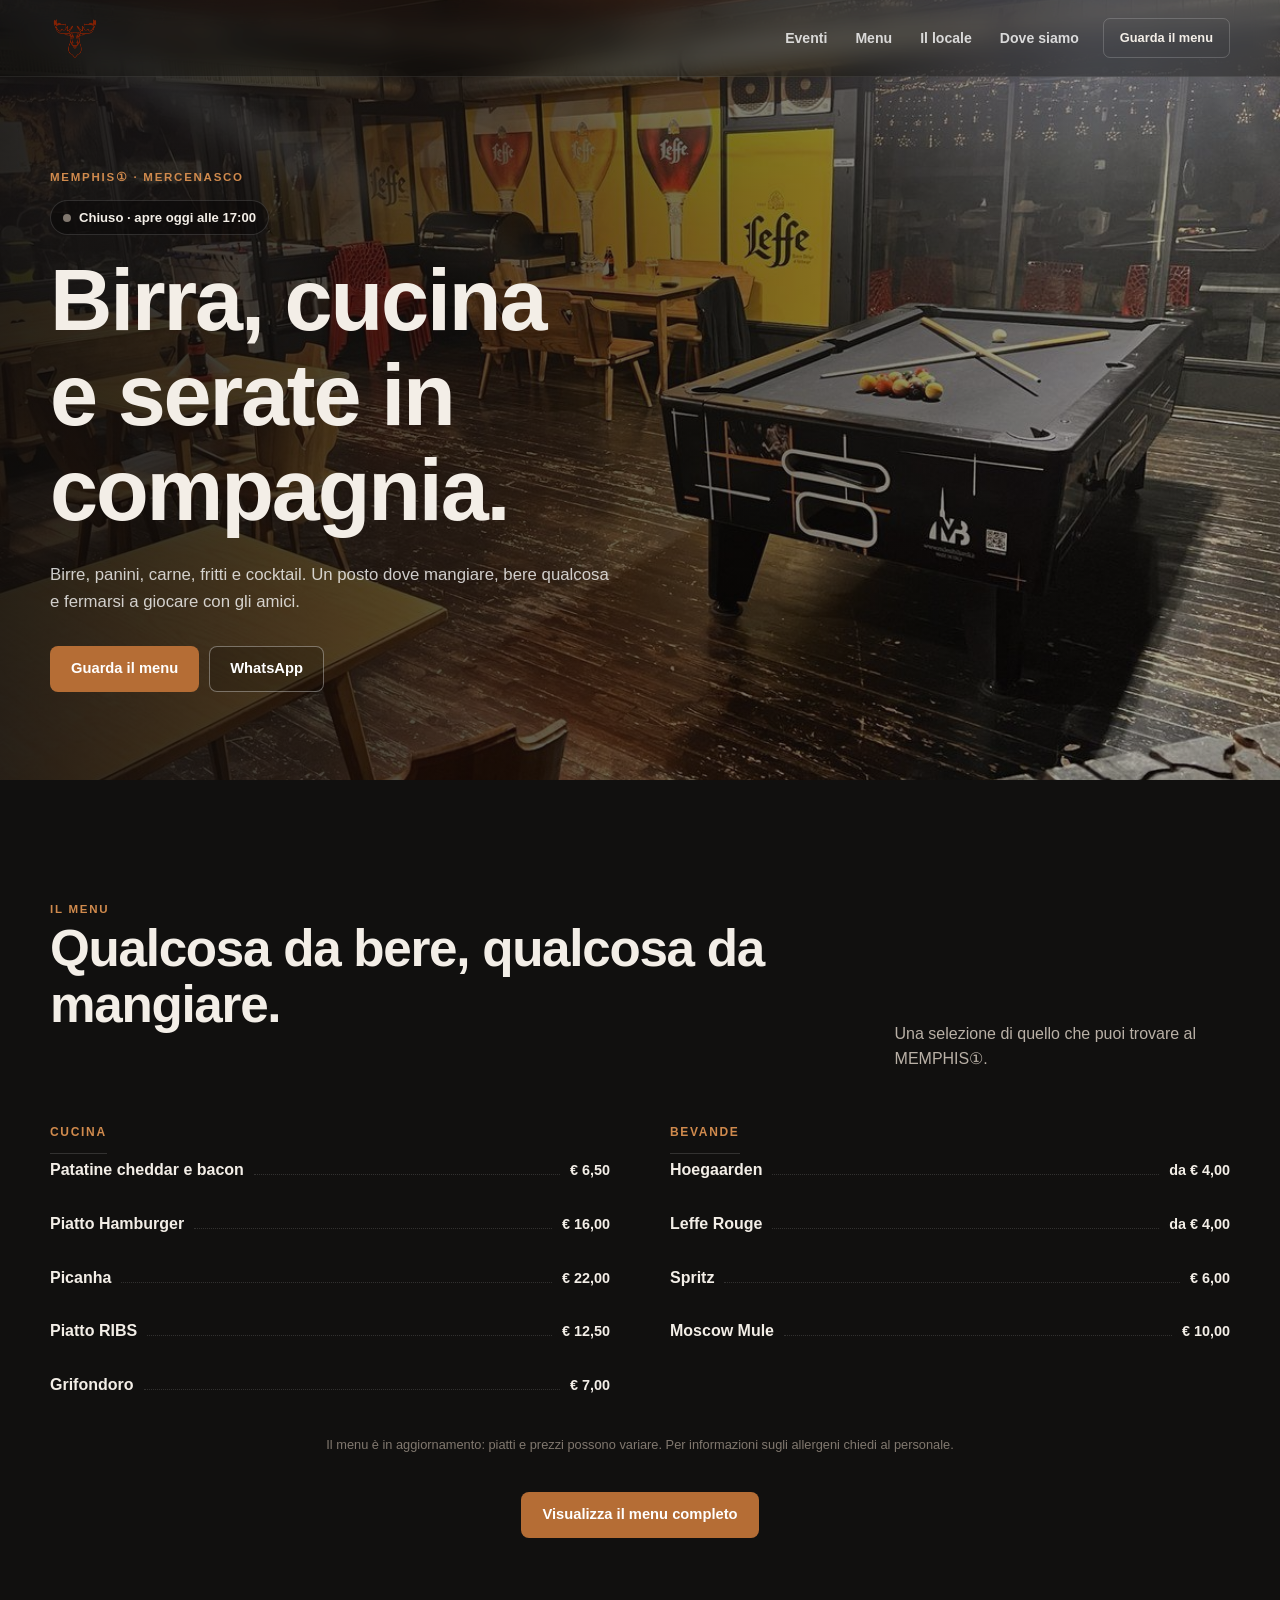
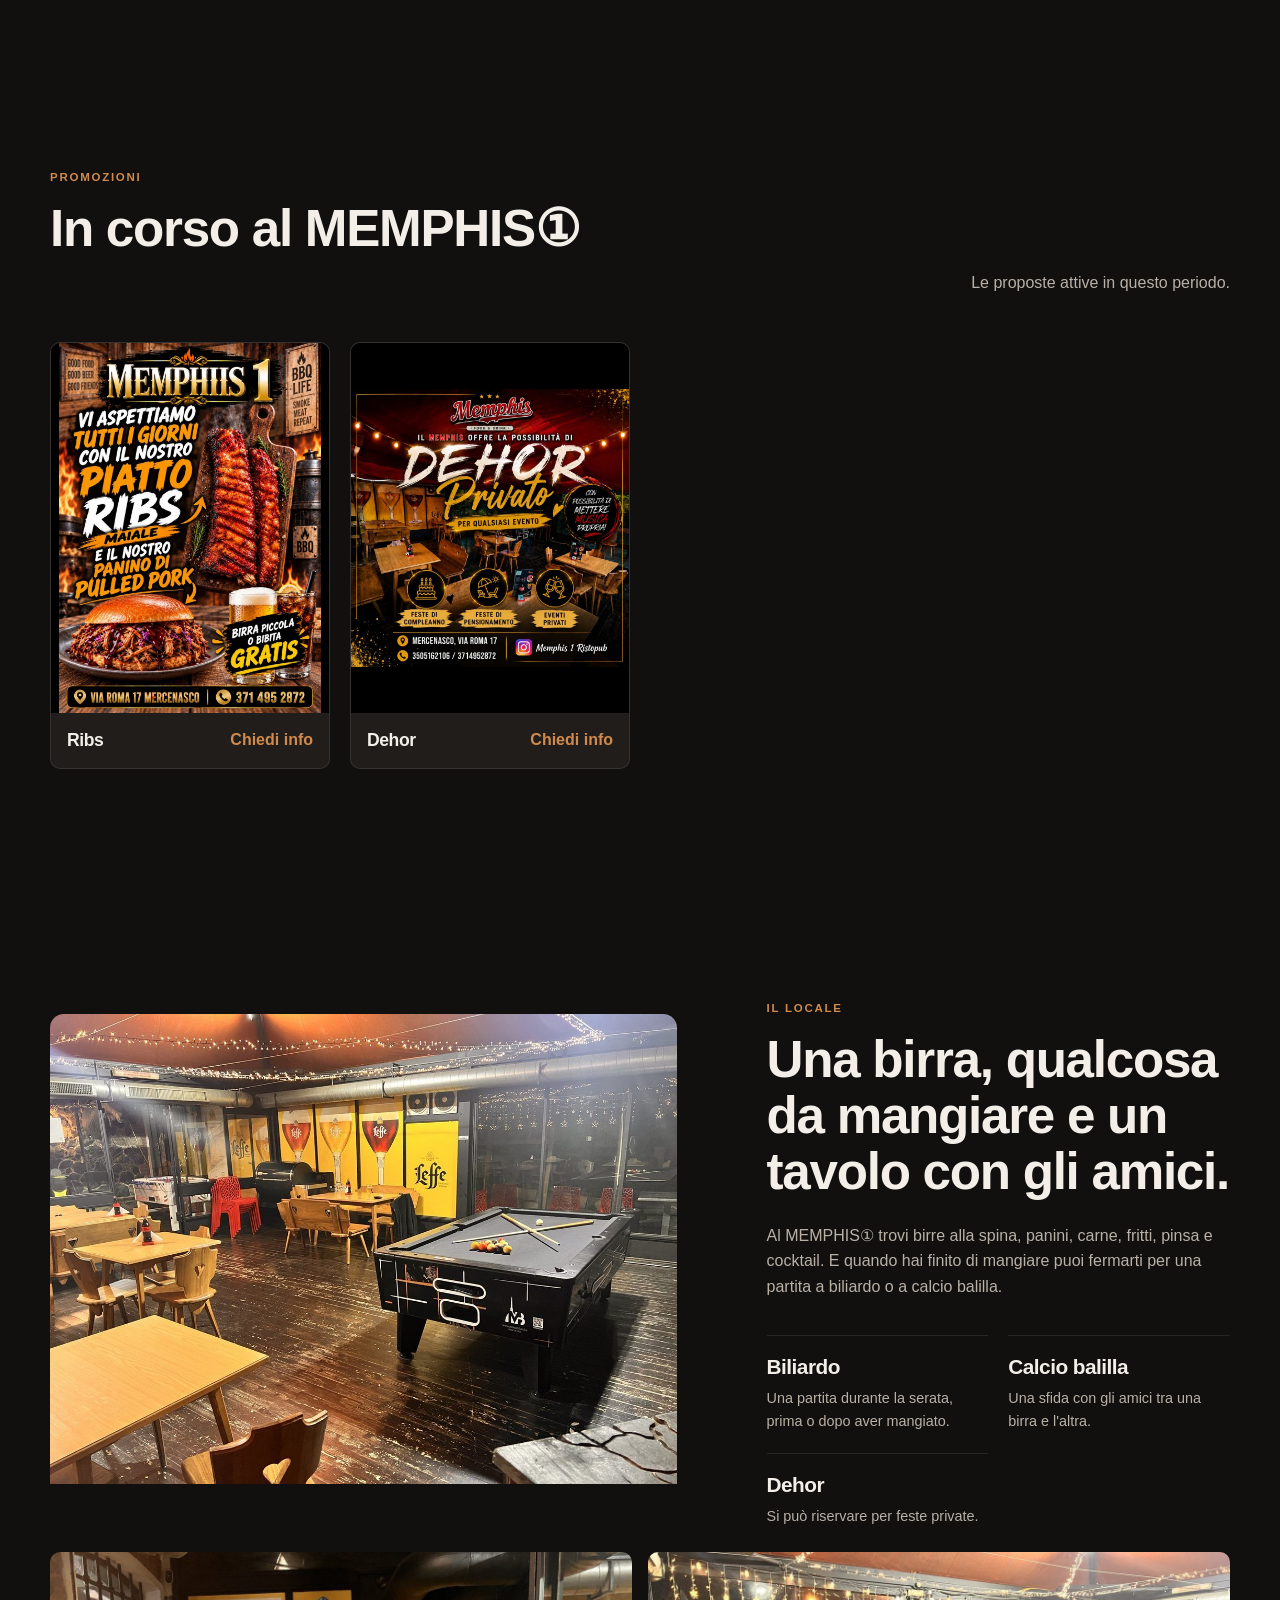
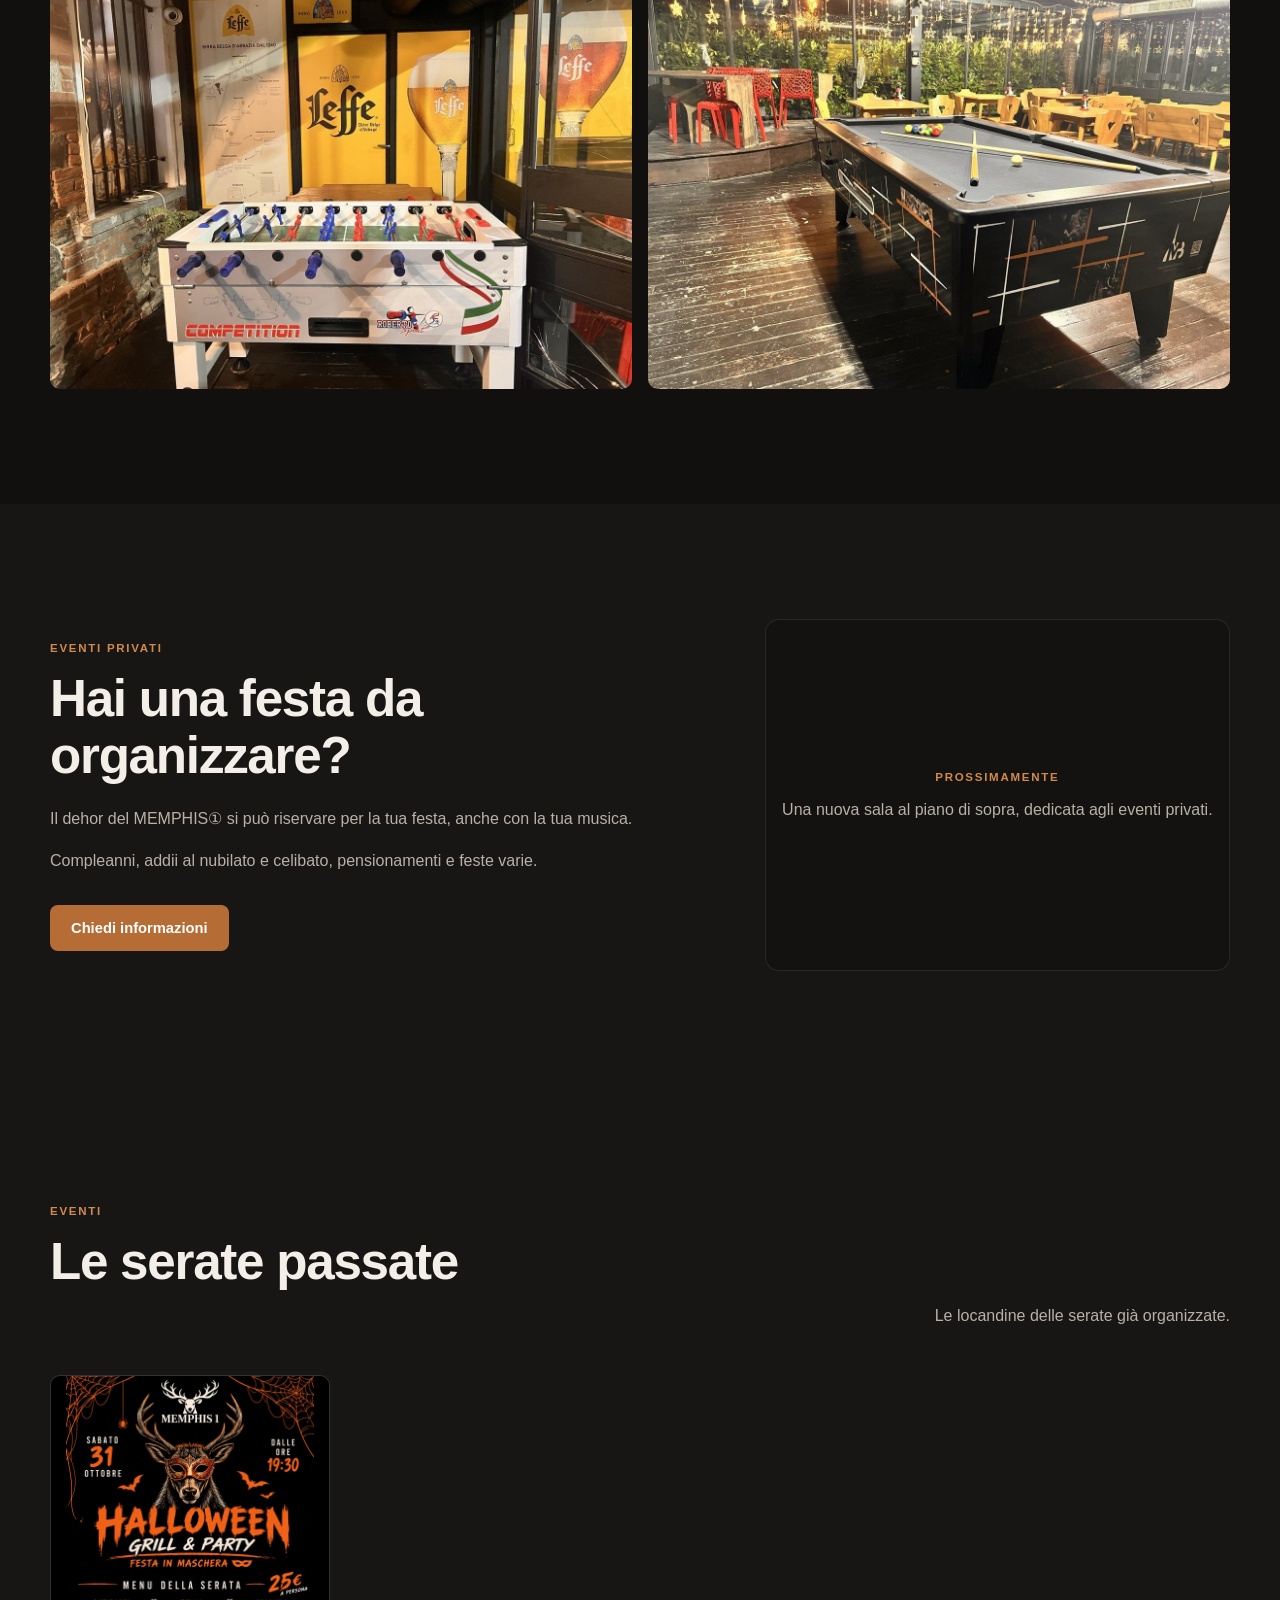
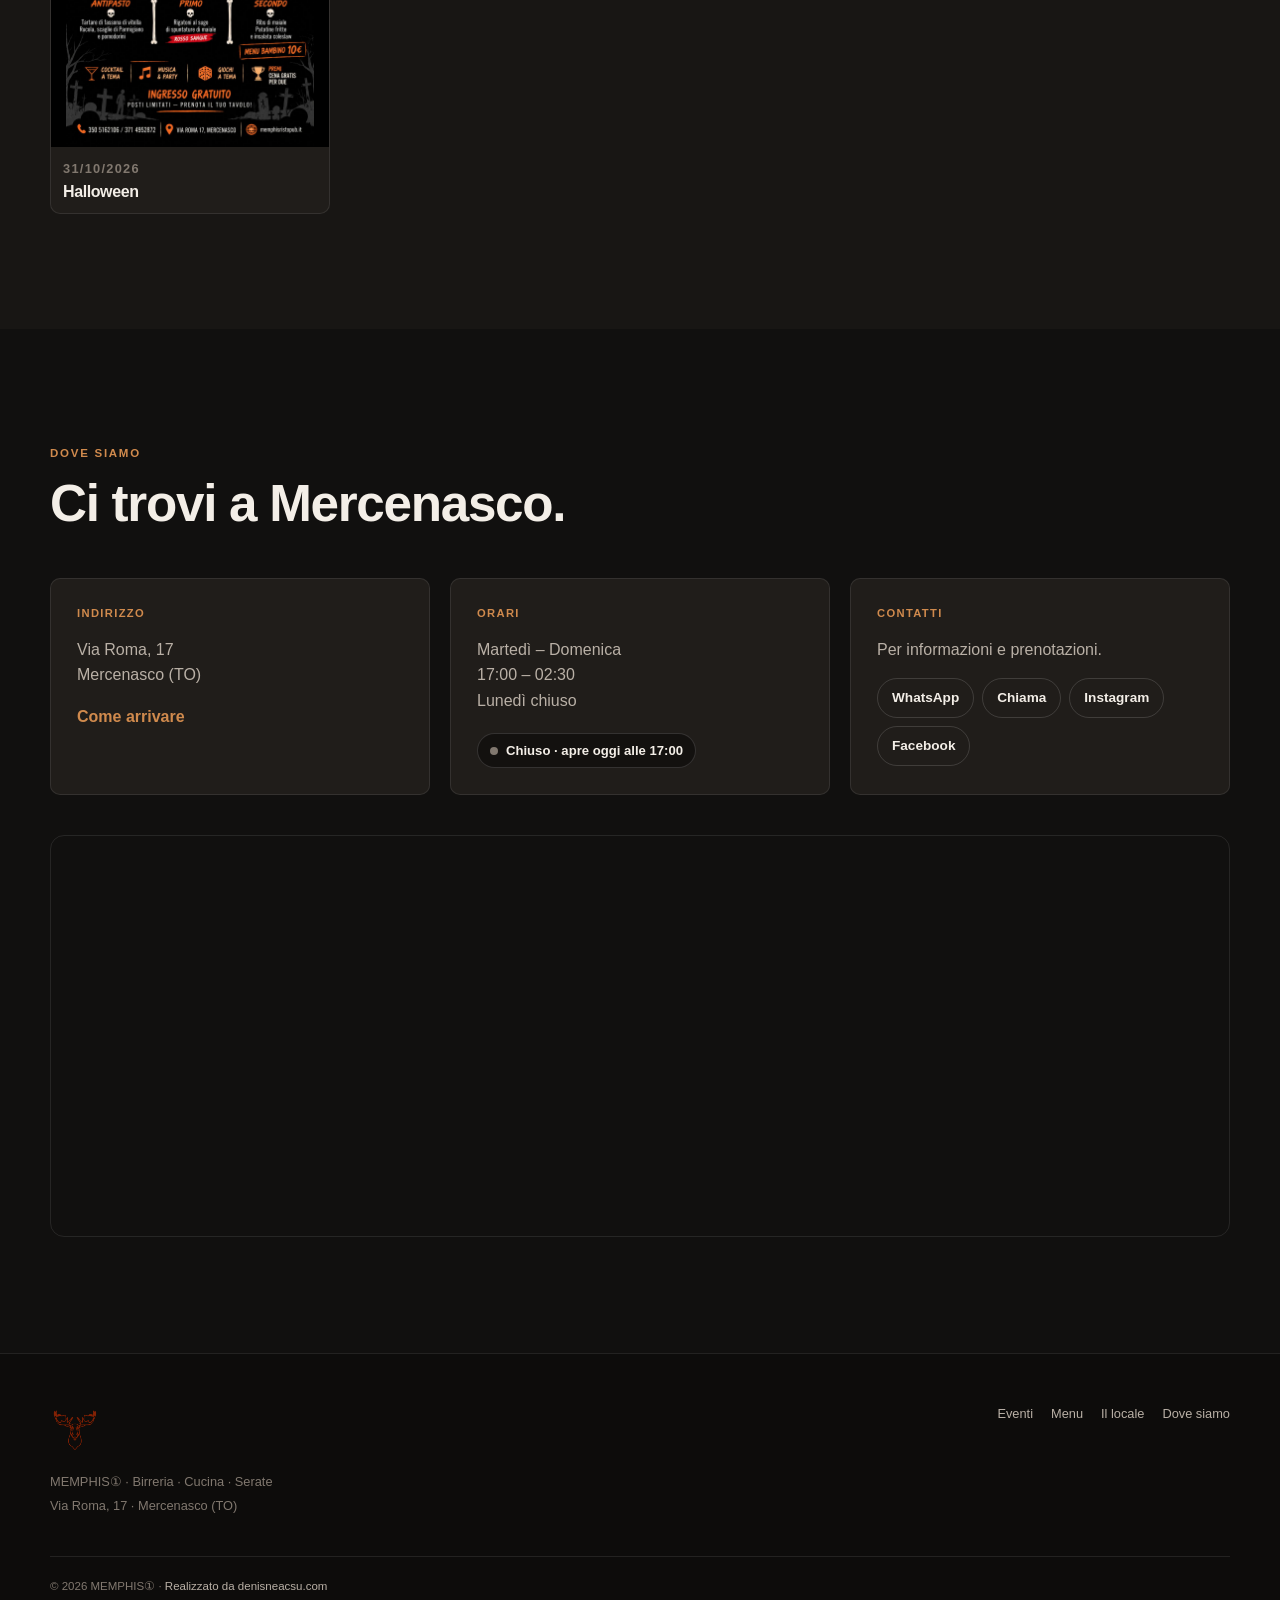
==== commit 093b440b: "Homepage più corta: nuovo ordine, sezione unica Il locale, contatti e social - ordine: hero, prossim" ====
--- a/index.html
+++ b/index.html
@@ -100,16 +100,16 @@
                 aria-label="Navigazione principale"
             >
 
-                <a href="#locale">
-                    Il locale
-                </a>
-
                 <a href="#eventi">
                     Eventi
                 </a>
 
                 <a href="#menu">
                     Menu
+                </a>
+
+                <a href="#locale">
+                    Il locale
                 </a>
 
                 <a href="#contatti">
@@ -289,6 +289,60 @@
         </section>
 
 
+
+        <!-- ================================
+             MENU
+        ================================= -->
+
+        <section class="section menu-preview" id="menu">
+
+            <div class="container">
+
+                <div class="section-heading">
+                    <div>
+                        <span class="eyebrow">Il menu</span>
+                        <h2>Qualcosa da bere, qualcosa da mangiare.</h2>
+                    </div>
+
+                    <p>
+                        Una selezione di quello che puoi trovare al MEMPHIS①.
+                    </p>
+                </div>
+
+
+                <div
+                    class="menu-preview-grid"
+                    data-menu="featured"
+                >
+
+                    <!--
+                        Le voci in evidenza vengono caricate
+                        automaticamente da menu.json
+                        (voci con "featured": true).
+                    -->
+
+                </div>
+
+
+                <p
+                    class="menu-preview-note"
+                    data-menu-note
+                ></p>
+
+
+                <div class="menu-preview-action">
+
+                    <a href="menu.html" class="btn btn-primary">
+                        Visualizza il menu completo
+                    </a>
+
+                </div>
+
+            </div>
+
+        </section>
+
+
         <!-- ================================
             PROMOZIONI
         ================================= -->
@@ -336,26 +390,42 @@
         </section>
 
 
+
         <!-- ================================
-             INTRO
+             IL LOCALE
         ================================= -->
 
-        <section class="intro section">
-
-            <div class="container intro-content">
-
-                <p class="eyebrow">
-                    BIRRERIA · CUCINA · SERATE
-                </p>
-
-
-                <h2>
+        <section
+            class="locale section"
+            id="locale"
+        >
+
+            <div class="container locale-grid">
+
+                <div class="locale-image">
+
+                    <img
+                        src="images/sala.jpg"
+                        alt="Sala del MEMPHIS① con biliardo"
+                    >
+
+                </div>
+
+
+                <div class="locale-content">
+
+                    <p class="eyebrow">
+                        IL LOCALE
+                    </p>
+
+
+                    <h2>
                     Una birra, qualcosa da mangiare
                     e un tavolo con gli amici.
                 </h2>
 
 
-                <p>
+                    <p>
                     Al MEMPHIS① trovi birre alla spina,
                     panini, carne, fritti, pinsa e cocktail.
                     E quando hai finito di mangiare puoi
@@ -363,51 +433,6 @@
                     o a calcio balilla.
                 </p>
 
-            </div>
-
-        </section>
-
-
-
-        <!-- ================================
-             IL LOCALE
-        ================================= -->
-
-        <section
-            class="locale section"
-            id="locale"
-        >
-
-            <div class="container locale-grid">
-
-                <div class="locale-image">
-
-                    <img
-                        src="images/sala.jpg"
-                        alt="Sala del MEMPHIS① con biliardo"
-                    >
-
-                </div>
-
-
-                <div class="locale-content">
-
-                    <p class="eyebrow">
-                        IL LOCALE
-                    </p>
-
-
-                    <h2>
-                        Una serata non finisce al tavolo.
-                    </h2>
-
-
-                    <p>
-                        Il locale ha una sala dove puoi
-                        fermarti a bere qualcosa, giocare
-                        e passare la serata con gli amici.
-                    </p>
-
 
                     <div class="activities">
 
@@ -438,205 +463,39 @@
 
                         </div>
 
+
+                        <div class="activity">
+
+                            <h3>
+                                Dehor
+                            </h3>
+
+                            <p>
+                                Si può riservare per feste private.
+                            </p>
+
+                        </div>
+
                     </div>
 
                 </div>
 
             </div>
 
-        </section>
-
-
-
-        <!-- ================================
-             ATMOSFERA
-        ================================= -->
-
-        <section class="atmosphere">
-
-            <div class="atmosphere-image">
+
+            <div class="container locale-gallery">
+
+                <img
+                    src="images/calcetto.jpg"
+                    alt="Calcio balilla del MEMPHIS①"
+                    loading="lazy"
+                >
 
                 <img
                     src="images/sala_atmosfera.jpg"
                     alt="Atmosfera della sala del MEMPHIS①"
+                    loading="lazy"
                 >
-
-            </div>
-
-
-            <div class="atmosphere-overlay"></div>
-
-
-            <div class="container atmosphere-content">
-
-                <p class="eyebrow">
-                    LA SALA
-                </p>
-
-
-                <h2>
-                    Birra, musica e una serata da passare insieme.
-                </h2>
-
-            </div>
-
-        </section>
-
-
-
-        <!-- ================================
-             SPECIALITÀ
-        ================================= -->
-
-        <section
-            class="specialita section"
-            id="specialita"
-        >
-
-            <div class="container">
-
-                <div class="section-heading">
-
-                    <div>
-
-                        <p class="eyebrow">
-                            DALLA CUCINA
-                        </p>
-
-
-                        <h2>
-                            Alcune specialità
-                        </h2>
-
-                    </div>
-
-
-                    <p>
-                        Il menu comprende panini, carne,
-                        fritti, pinsa e altre proposte.
-                    </p>
-
-                </div>
-
-
-                <div class="specialita-grid">
-
-                    <article class="specialita-card">
-
-                        <div class="specialita-image">
-
-                            <img
-                                src="images/hero_birra_panino_16-9.jpg"
-                                alt="Panino e birra al MEMPHIS①"
-                            >
-
-                        </div>
-
-
-                        <div class="specialita-content">
-
-                            <span class="card-label">
-                                PANINO
-                            </span>
-
-
-                            <h3>
-                                Pulled Pork
-                            </h3>
-
-
-                            <p>
-                                Il panino con pulled pork
-                                viene proposto anche con
-                                birra o bibita inclusa.
-                            </p>
-
-                        </div>
-
-                    </article>
-
-
-                    <article class="specialita-card specialita-dark">
-
-                        <div class="specialita-placeholder">
-
-                            <span>
-                                RIBS
-                            </span>
-
-                            <small>
-                                Specialità dalla cucina
-                            </small>
-
-                        </div>
-
-
-                        <div class="specialita-content">
-
-                            <span class="card-label">
-                                PIATTO
-                            </span>
-
-
-                            <h3>
-                                Ribs di maiale
-                            </h3>
-
-
-                            <p>
-                                Ribs di maiale preparate
-                                dalla cucina del locale.
-                            </p>
-
-                        </div>
-
-                    </article>
-
-                </div>
-
-            </div>
-
-        </section>
-
-
-
-        <!-- ================================
-             CALCETTO
-        ================================= -->
-
-        <section class="activity-feature section">
-
-            <div class="container activity-feature-grid">
-
-                <div class="activity-feature-image">
-
-                    <img
-                        src="images/calcetto.jpg"
-                        alt="Calcio balilla al MEMPHIS①"
-                    >
-
-                </div>
-
-
-                <div class="activity-feature-content">
-
-                    <p class="eyebrow">
-                        DOPO CENA
-                    </p>
-
-
-                    <h2>
-                        Una partita ci sta sempre.
-                    </h2>
-
-
-                    <p>
-                        Il calcio balilla è a disposizione
-                        per una sfida veloce o una partita
-                        tra amici.
-                    </p>
-
-                </div>
 
             </div>
 
@@ -706,60 +565,6 @@
 
         </section>
 
-
-
-        <!-- ================================
-             MENU
-        ================================= -->
-
-        <section class="section menu-preview" id="menu">
-
-            <div class="container">
-
-                <div class="section-heading">
-                    <div>
-                        <span class="eyebrow">Il menu</span>
-                        <h2>Qualcosa da bere, qualcosa da mangiare.</h2>
-                    </div>
-
-                    <p>
-                        Una selezione di quello che puoi trovare al MEMPHIS①.
-                    </p>
-                </div>
-
-
-                <div
-                    class="menu-preview-grid"
-                    data-menu="featured"
-                >
-
-                    <!--
-                        Le voci in evidenza vengono caricate
-                        automaticamente da menu.json
-                        (voci con "featured": true).
-                    -->
-
-                </div>
-
-
-                <p
-                    class="menu-preview-note"
-                    data-menu-note
-                ></p>
-
-
-                <div class="menu-preview-action">
-
-                    <a href="menu.html" class="btn btn-primary">
-                        Visualizza il menu completo
-                    </a>
-
-                </div>
-
-            </div>
-
-        </section>
-
         
 
                 
@@ -798,128 +603,6 @@
                         Gli eventi vengono caricati
                         automaticamente da events.json.
                     -->
-
-                </div>
-
-            </div>
-
-        </section>
-
-
-        <!-- ================================
-             GALLERY
-        ================================= -->
-
-        <section class="gallery section">
-
-            <div class="container">
-
-                <div class="section-heading">
-
-                    <div>
-
-                        <p class="eyebrow">
-                            IL LOCALE
-                        </p>
-
-
-                        <h2>
-                            Gli spazi del MEMPHIS①
-                        </h2>
-
-                    </div>
-
-                </div>
-
-
-                <div class="gallery-grid">
-
-                    <div class="gallery-item gallery-large">
-
-                        <img
-                            src="images/sala.jpg"
-                            alt="Sala del MEMPHIS①"
-                        >
-
-                    </div>
-
-
-                    <div class="gallery-item">
-
-                        <img
-                            src="images/calcetto.jpg"
-                            alt="Calcio balilla del MEMPHIS①"
-                        >
-
-                    </div>
-
-
-                    <div class="gallery-item">
-
-                        <img
-                            src="images/sala_atmosfera.jpg"
-                            alt="Atmosfera della sala del MEMPHIS①"
-                        >
-
-                    </div>
-
-                </div>
-
-            </div>
-
-        </section>
-
-
-
-        <!-- ================================
-             SOCIAL
-        ================================= -->
-
-        <section class="social section">
-
-            <div class="container social-inner">
-
-                <div>
-
-                    <p class="eyebrow">
-                        SOCIAL
-                    </p>
-
-
-                    <h2>
-                        Foto, aggiornamenti e serate.
-                    </h2>
-
-                </div>
-
-
-                <div class="social-links">
-
-                    <a
-                        href="https://www.instagram.com/memphisristopub"
-                        target="_blank"
-                        rel="noopener"
-                    >
-                        Instagram
-                    </a>
-
-
-                    <a
-                        href="https://www.facebook.com/profile.php?id=61581220463840&locale=it_IT"
-                        target="_blank"
-                        rel="noopener"
-                    >
-                        Facebook
-                    </a>
-
-
-                    <a
-                        href="https://wa.me/393714952872?text=Ciao%21%20Vi%20scrivo%20dal%20sito%20del%20Memphis."
-                        target="_blank"
-                        rel="noopener"
-                    >
-                        WhatsApp
-                    </a>
 
                 </div>
 
@@ -1003,11 +686,10 @@
 
                     </div>
 
-
                     <div class="contact-box">
 
                         <span class="contact-label">
-                            WHATSAPP
+                            CONTATTI
                         </span>
 
 
@@ -1016,14 +698,37 @@
                         </p>
 
 
-                        <a
-                            href="https://wa.me/393714952872?text=Ciao%21%20Vorrei%20qualche%20informazione."
-                            target="_blank"
-                            rel="noopener"
-                            class="text-link"
-                        >
-                            Scrivici su WhatsApp
-                        </a>
+                        <div class="contact-actions">
+
+                            <a
+                                href="https://wa.me/393714952872?text=Ciao%21%20Vorrei%20qualche%20informazione."
+                                target="_blank"
+                                rel="noopener"
+                            >
+                                WhatsApp
+                            </a>
+
+                            <a href="tel:+393714952872">
+                                Chiama
+                            </a>
+
+                            <a
+                                href="https://www.instagram.com/memphisristopub"
+                                target="_blank"
+                                rel="noopener"
+                            >
+                                Instagram
+                            </a>
+
+                            <a
+                                href="https://www.facebook.com/profile.php?id=61581220463840&locale=it_IT"
+                                target="_blank"
+                                rel="noopener"
+                            >
+                                Facebook
+                            </a>
+
+                        </div>
 
                     </div>
 
@@ -1083,20 +788,17 @@
 
             <div class="footer-links">
 
-                <a href="#menu" class="header-menu-btn">
-                    Guarda il menu
+                <a href="#eventi">
+                    Eventi
                 </a>
 
+                <a href="#menu">
+                    Menu
+                </a>
 
                 <a href="#locale">
                     Il locale
                 </a>
-
-
-                <a href="#eventi">
-                    Eventi
-                </a>
-
 
                 <a href="#contatti">
                     Dove siamo
--- a/css/style.css
+++ b/css/style.css
@@ -610,15 +610,16 @@
 .event-poster {
     min-height: 480px;
 
-    background: #0c0b0a;
-}
-
-
+    background: #000;
+}
+
+
+/* Locandina sempre intera: lo spazio che avanza resta nero */
 .event-poster img {
     width: 100%;
     height: 100%;
 
-    object-fit: cover;
+    object-fit: contain;
 }
 
 
@@ -716,16 +717,24 @@
 }
 
 
+/*
+ * Riquadri delle locandine tutti uguali (3:4), qualunque sia
+ * il formato: la locandina resta intera, il resto è nero.
+ */
 .promo-image {
     display: block;
 
-    background: #0c0b0a;
+    aspect-ratio: 3 / 4;
+
+    background: #000;
 }
 
 
 .promo-image img {
     width: 100%;
-    height: auto;
+    height: 100%;
+
+    object-fit: contain;
 
     transition: opacity var(--transition);
 }
@@ -859,6 +868,31 @@
 
     font-size: 0.9rem;
 }
+
+
+/* Foto sotto "Il locale" */
+
+.locale-gallery {
+    display: grid;
+
+    grid-template-columns: repeat(2, minmax(0, 1fr));
+
+    gap: 16px;
+
+    margin-top: 24px;
+}
+
+
+.locale-gallery img {
+    width: 100%;
+
+    aspect-ratio: 4 / 3;
+
+    border-radius: var(--radius);
+
+    object-fit: cover;
+}
+
 
 
 /* =========================================================
@@ -1674,6 +1708,37 @@
 
     min-height: 400px;
 }
+
+
+/* Pulsanti contatti e social */
+
+.contact-actions {
+    display: flex;
+    flex-wrap: wrap;
+
+    gap: 8px;
+}
+
+
+.contact-actions a {
+    padding: 8px 14px;
+
+    border: 1px solid var(--border-light);
+    border-radius: 999px;
+
+    color: var(--text);
+
+    font-size: 0.85rem;
+    font-weight: 600;
+
+    transition: border-color var(--transition);
+}
+
+
+.contact-actions a:hover {
+    border-color: var(--accent);
+}
+
 
 
 /* =========================================================
@@ -2539,13 +2604,14 @@
     width: 100%;
     aspect-ratio: 3 / 4;
     overflow: hidden;
+    background: #000;
 }
 
 .past-event-image img {
     display: block;
     width: 100%;
     height: 100%;
-    object-fit: cover;
+    object-fit: contain;
 }
 
 .past-event-content {
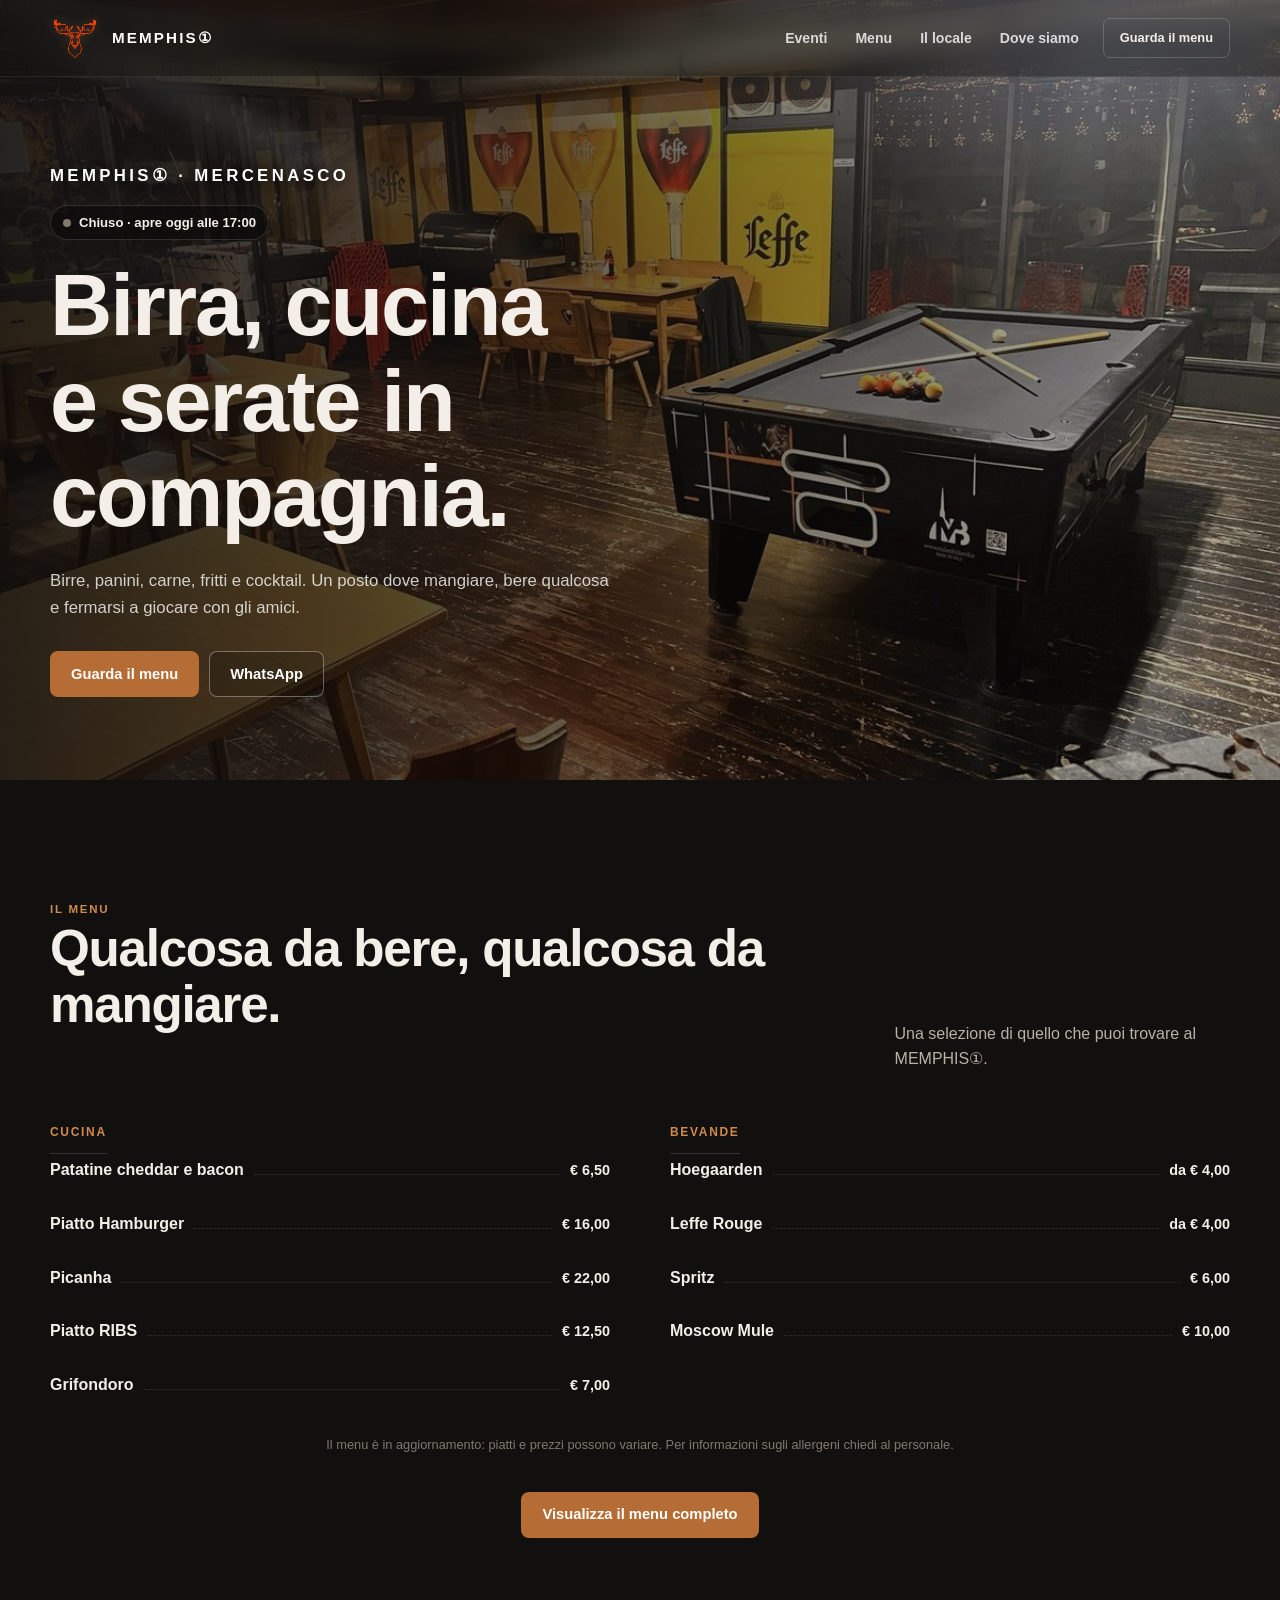
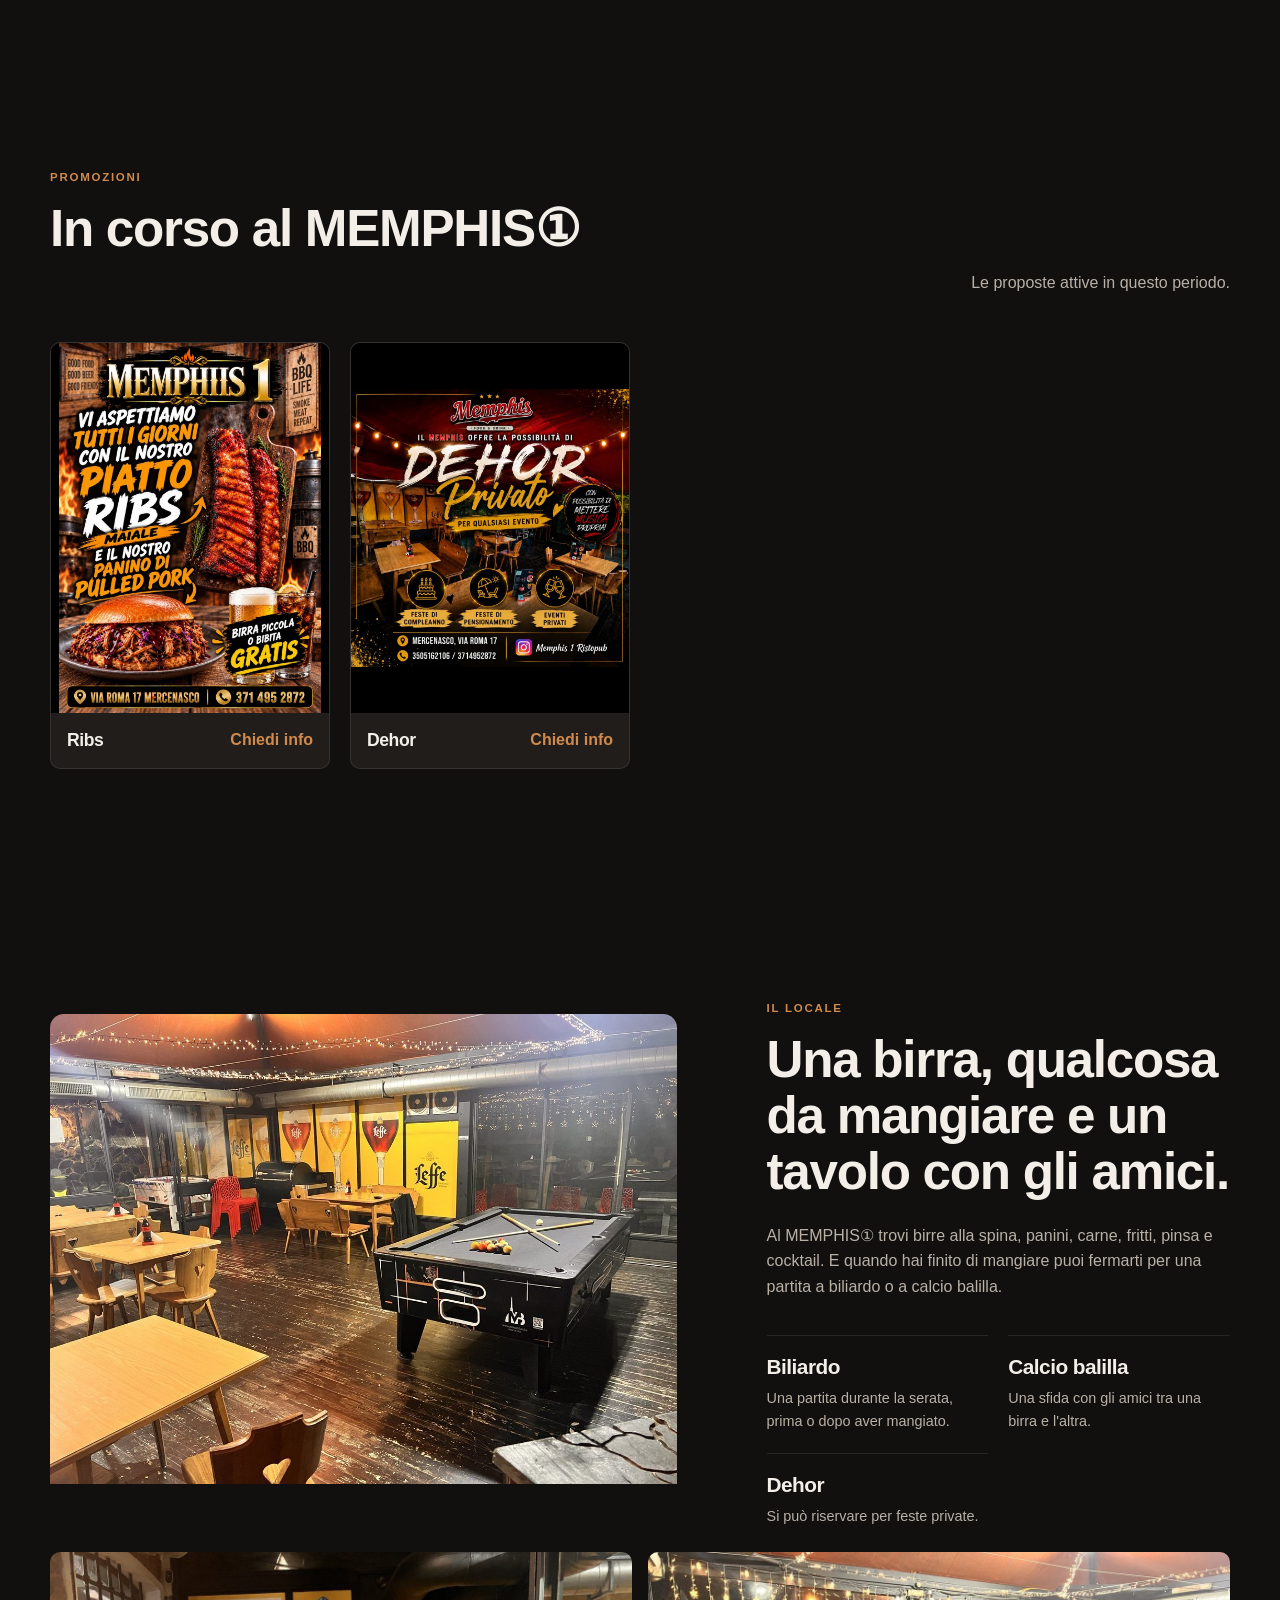
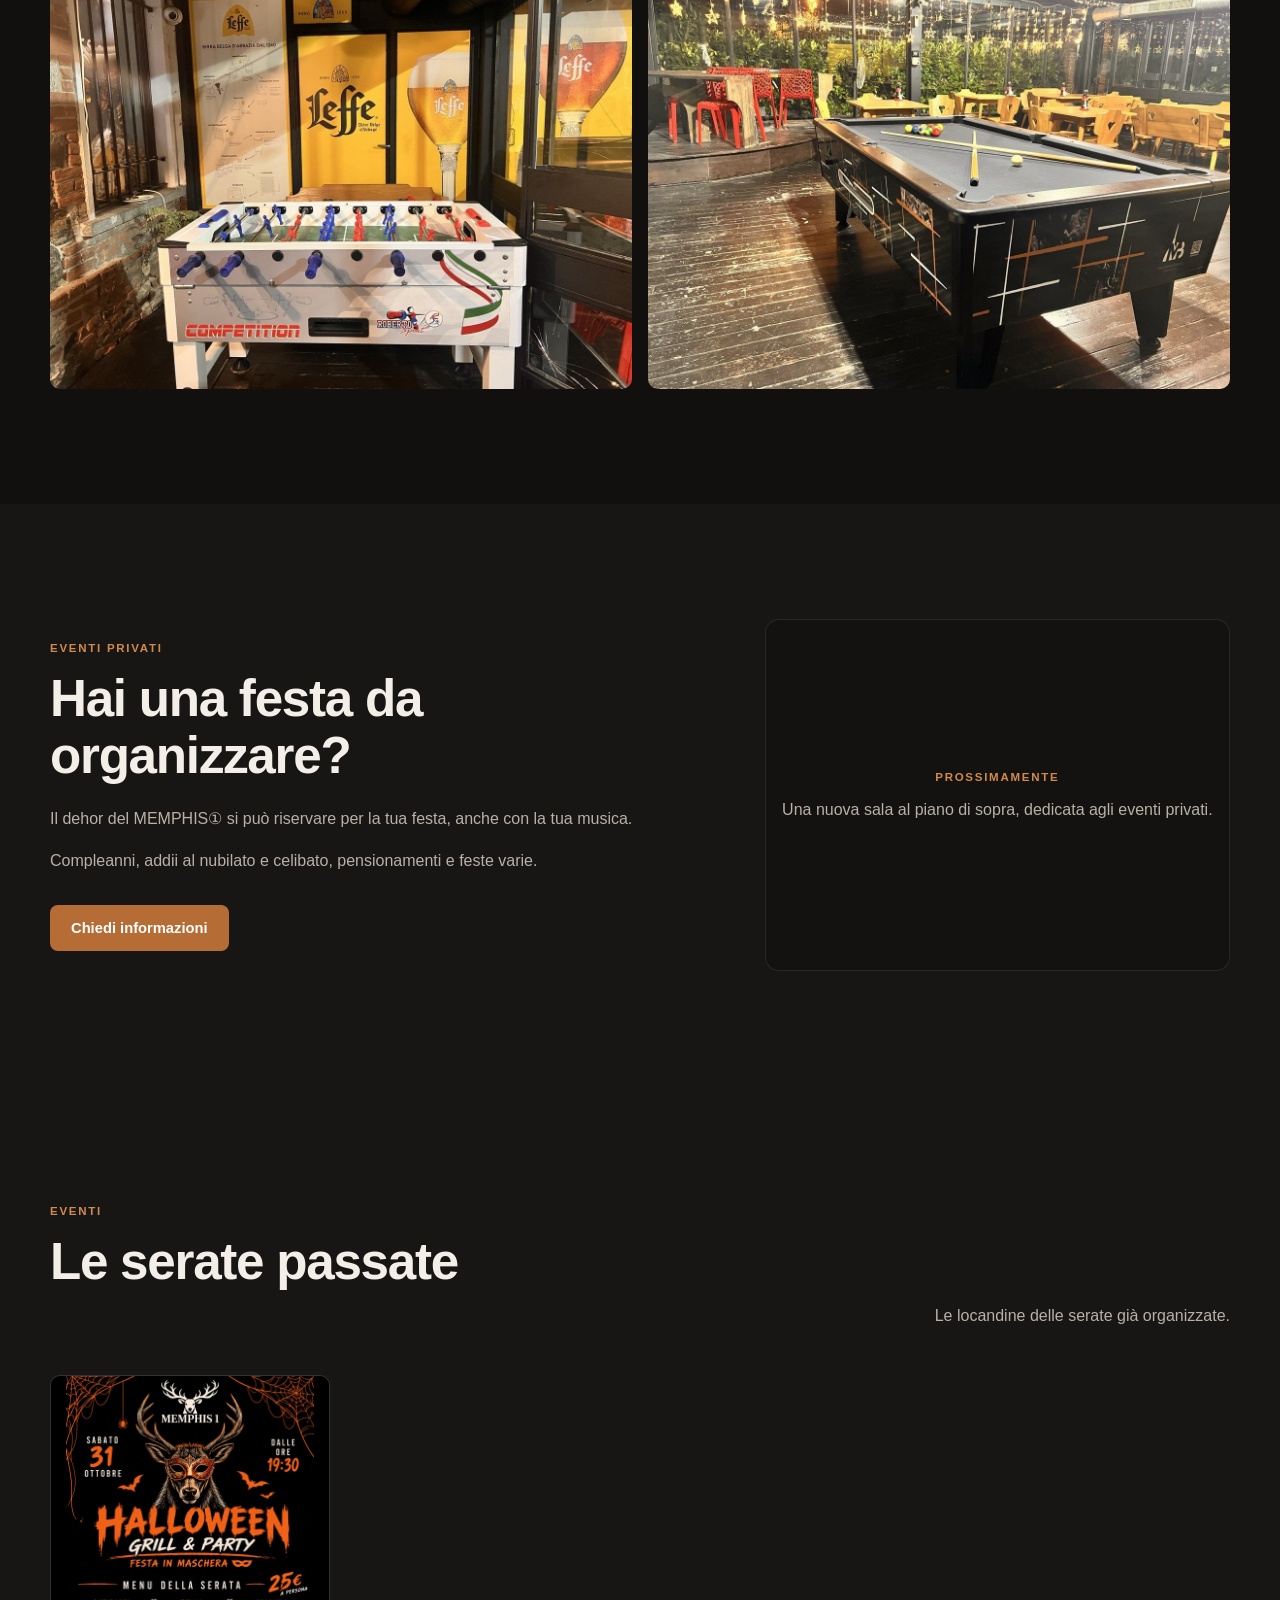
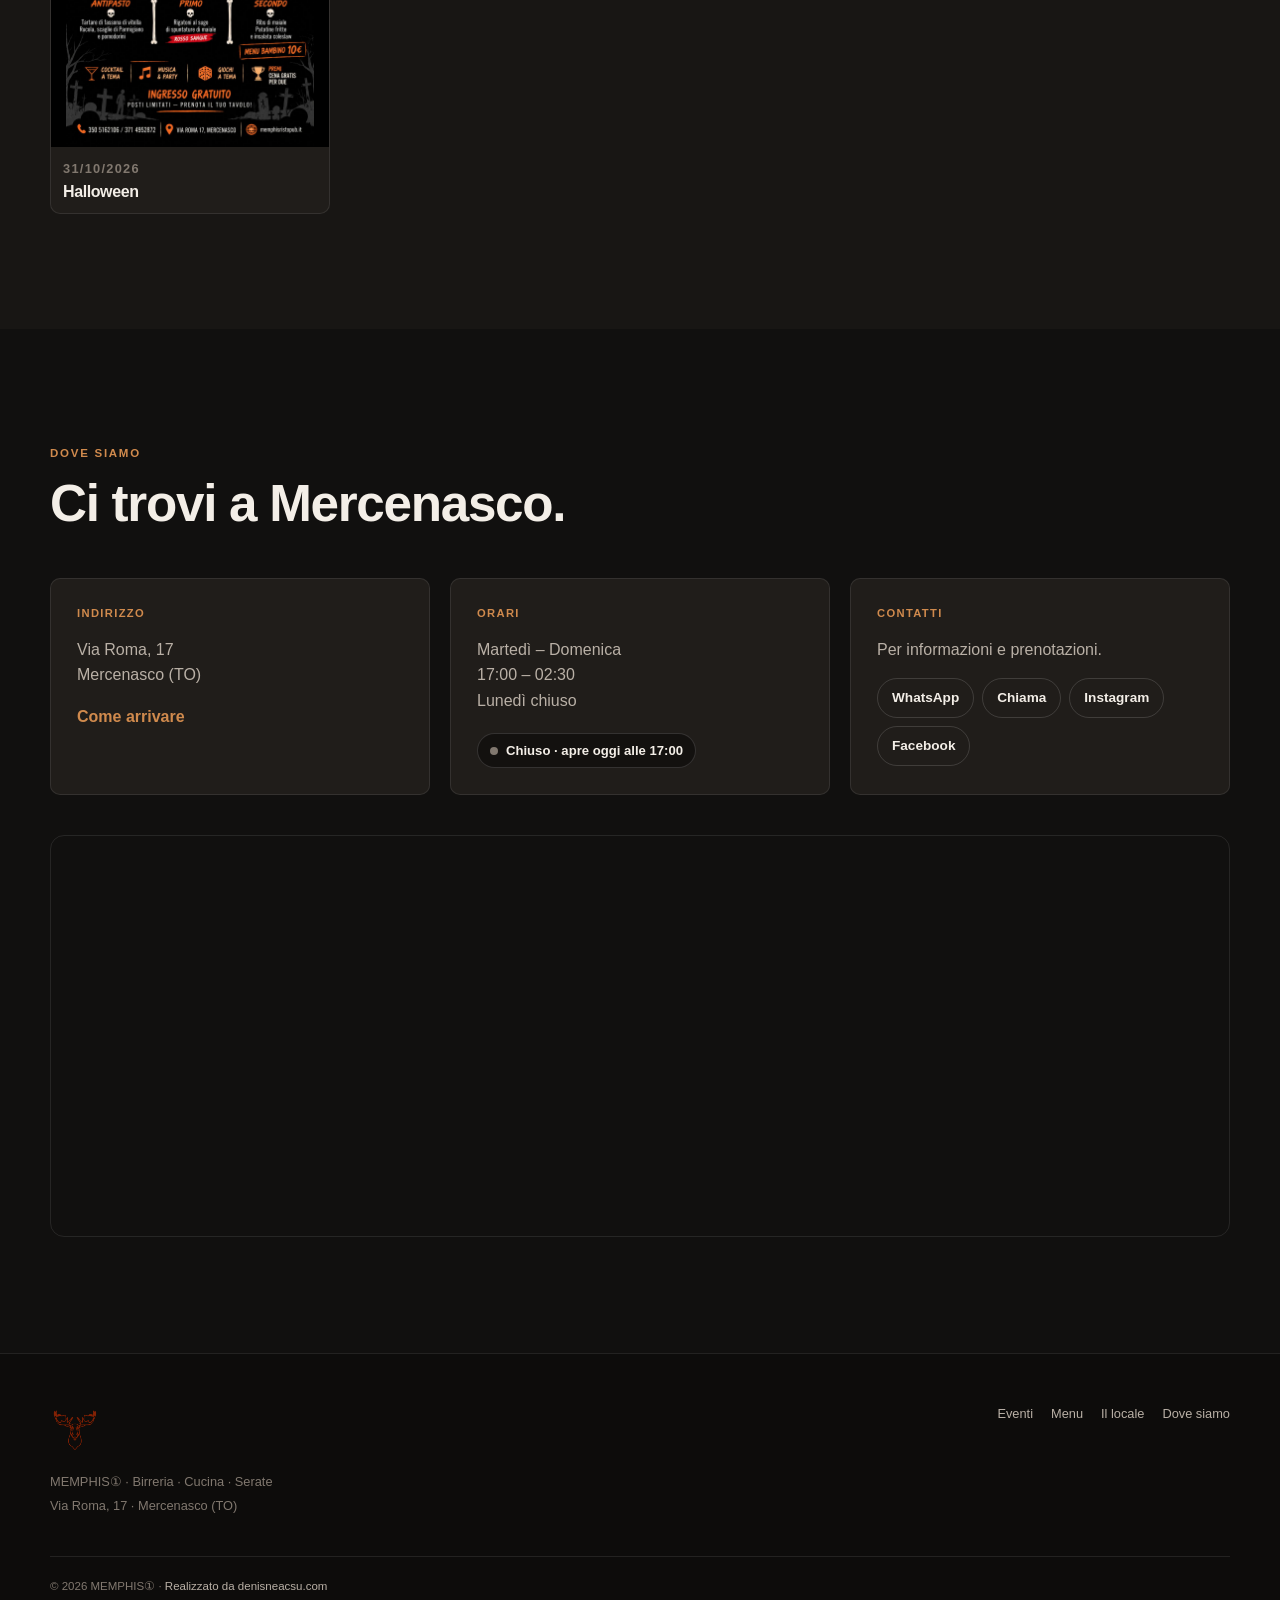
==== commit 484e63e4: "Logo più visibile con il nome accanto; categorie del menu in evidenza - logo schiarito con alone leg" ====
--- a/index.html
+++ b/index.html
@@ -91,6 +91,8 @@
                     src="images/logo.png"
                     alt="MEMPHIS①"
                 >
+
+                <span class="logo-name">MEMPHIS①</span>
             </a>
 
 
--- a/css/style.css
+++ b/css/style.css
@@ -271,15 +271,33 @@
     display: flex;
     align-items: center;
 
+    gap: 10px;
+
     flex-shrink: 0;
 }
 
 
+/* Il logo originale è rosso scuro a linee sottili: lo schiarisco sul fondo scuro */
 .logo img {
     width: 52px;
     height: 52px;
 
     object-fit: contain;
+
+    filter:
+        brightness(2.1)
+        saturate(1.1)
+        drop-shadow(0 0 6px rgba(208, 138, 77, 0.45));
+}
+
+
+.logo-name {
+    color: var(--white);
+
+    font-size: 0.95rem;
+    font-weight: 800;
+
+    letter-spacing: 0.14em;
 }
 
 
@@ -385,6 +403,21 @@
 }
 
 
+/* Nome del locale nell'hero: più grande e leggibile sopra la foto */
+.hero .eyebrow {
+    margin-bottom: 16px;
+
+    color: var(--white);
+
+    font-size: clamp(0.9rem, 2.4vw, 1.05rem);
+    font-weight: 800;
+
+    letter-spacing: 0.2em;
+
+    text-shadow: 0 2px 12px rgba(0, 0, 0, 0.85);
+}
+
+
 .hero h1 {
     max-width: 760px;
 
@@ -1408,8 +1441,19 @@
 }
 
 
+.menu-category-head {
+    padding-bottom: 10px;
+
+    border-bottom: 2px solid var(--accent);
+}
+
+
 .menu-category-head h3 {
     margin-bottom: 0;
+
+    color: var(--accent-light);
+
+    font-size: 1.5rem;
 }
 
 
@@ -2338,7 +2382,15 @@
 
     .menu-columns-head span,
     .beer-prices span {
-        width: 56px;
+        width: 62px;
+    }
+
+
+    /* "BOTTIGLIA" deve stare nella colonna */
+    .menu-columns-head span {
+        font-size: 0.6rem;
+
+        letter-spacing: 0.02em;
     }
 
 
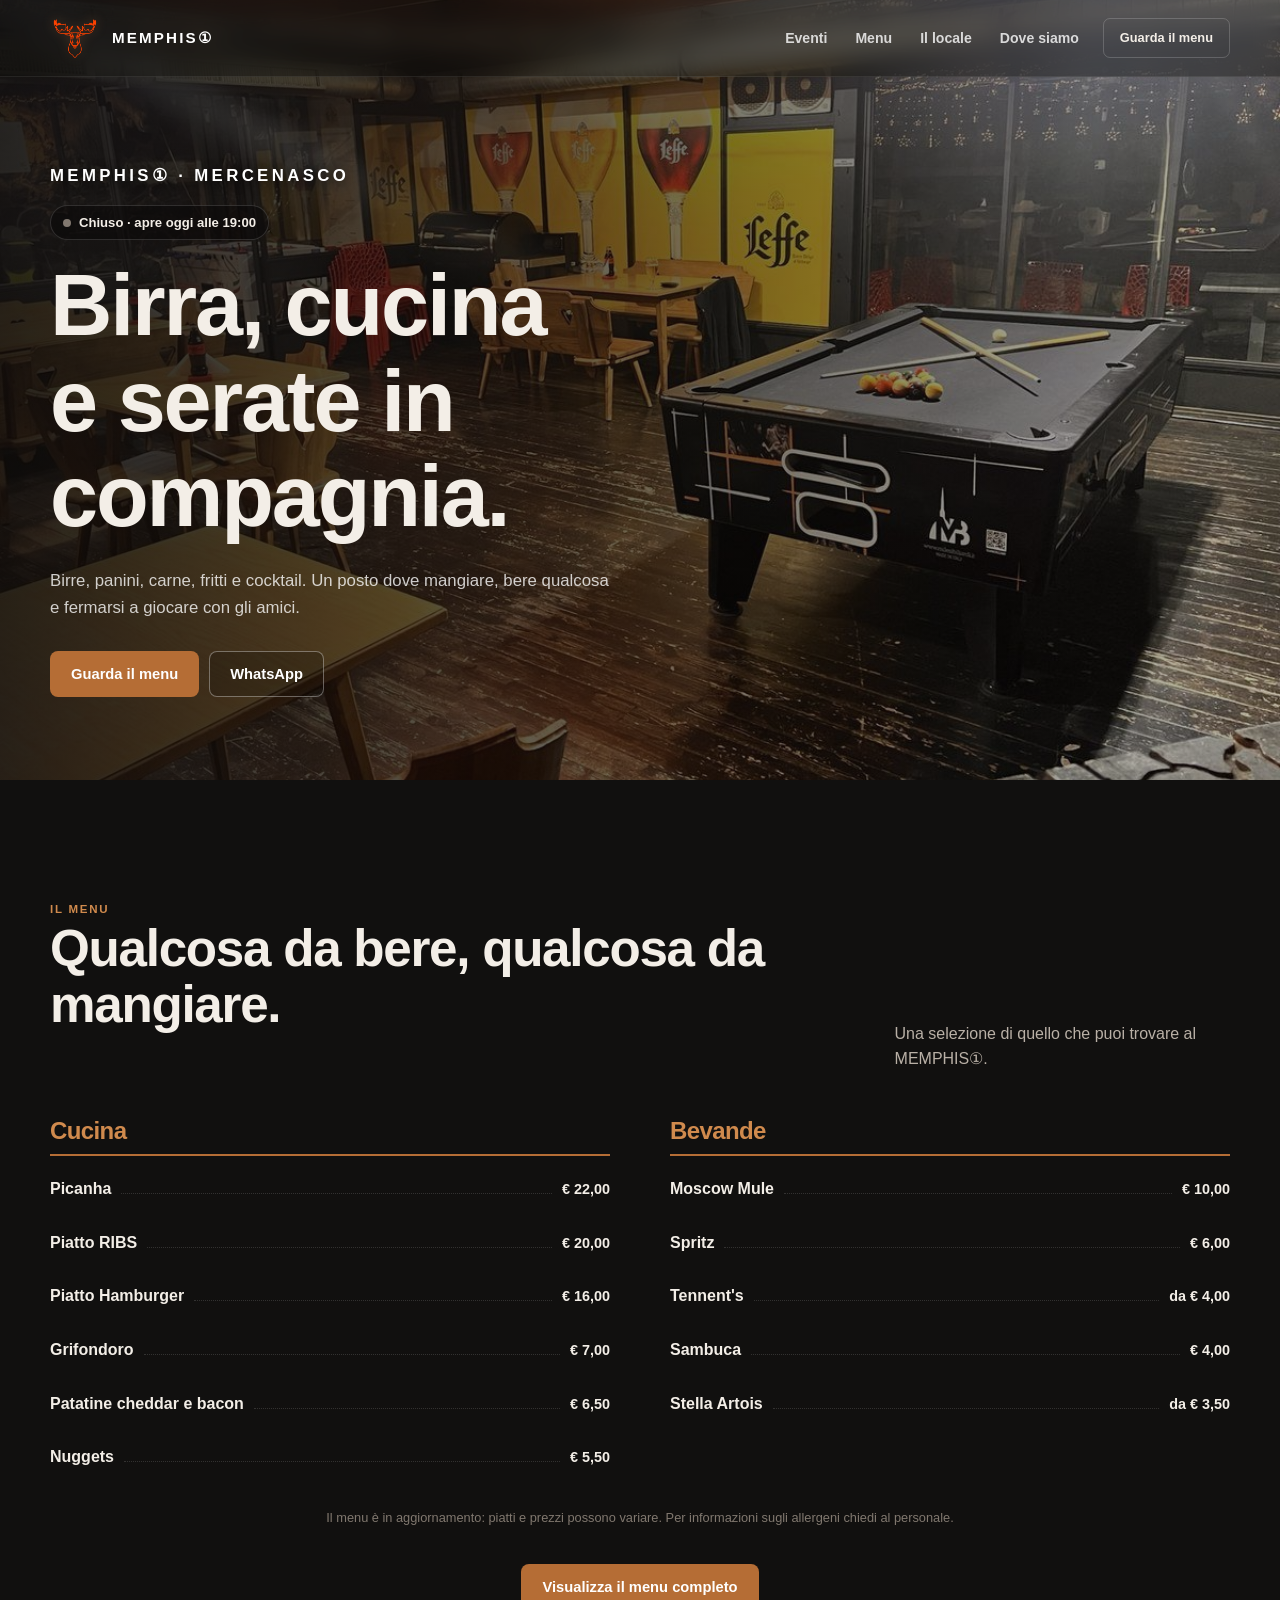
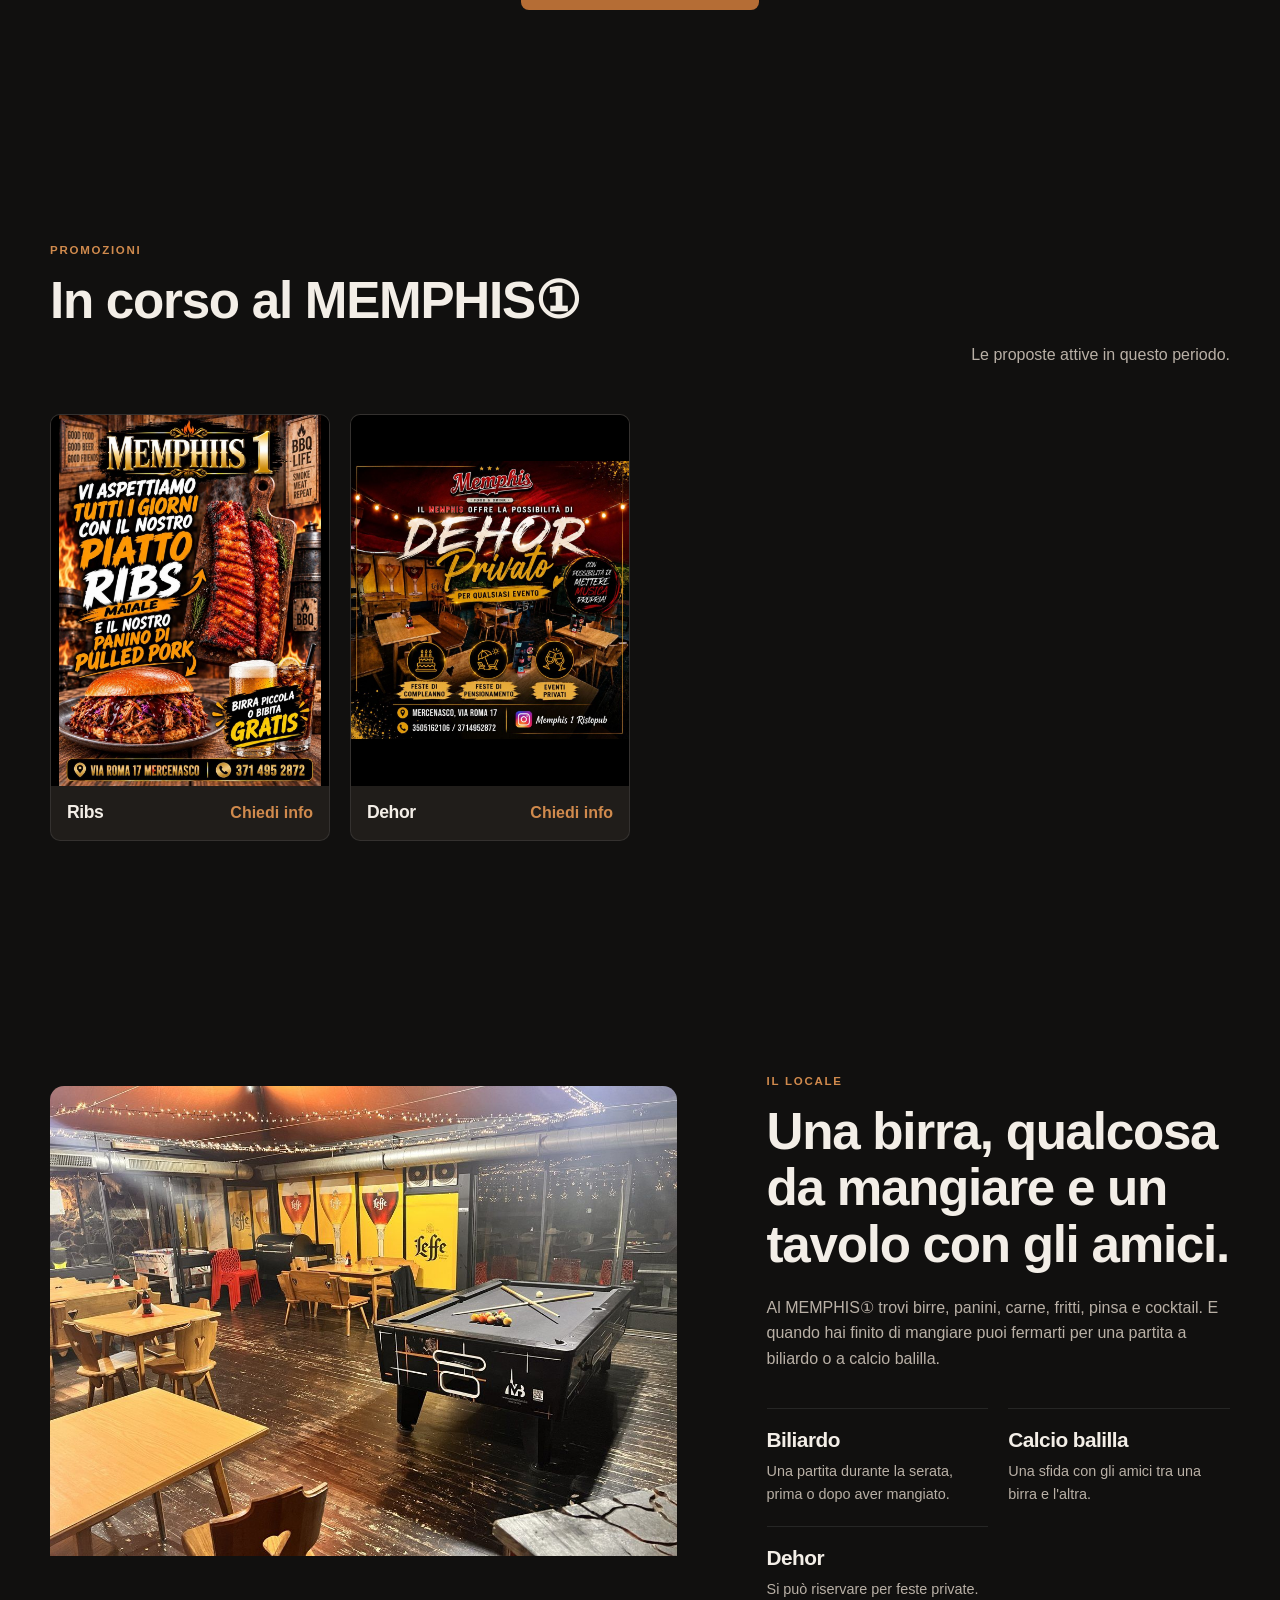
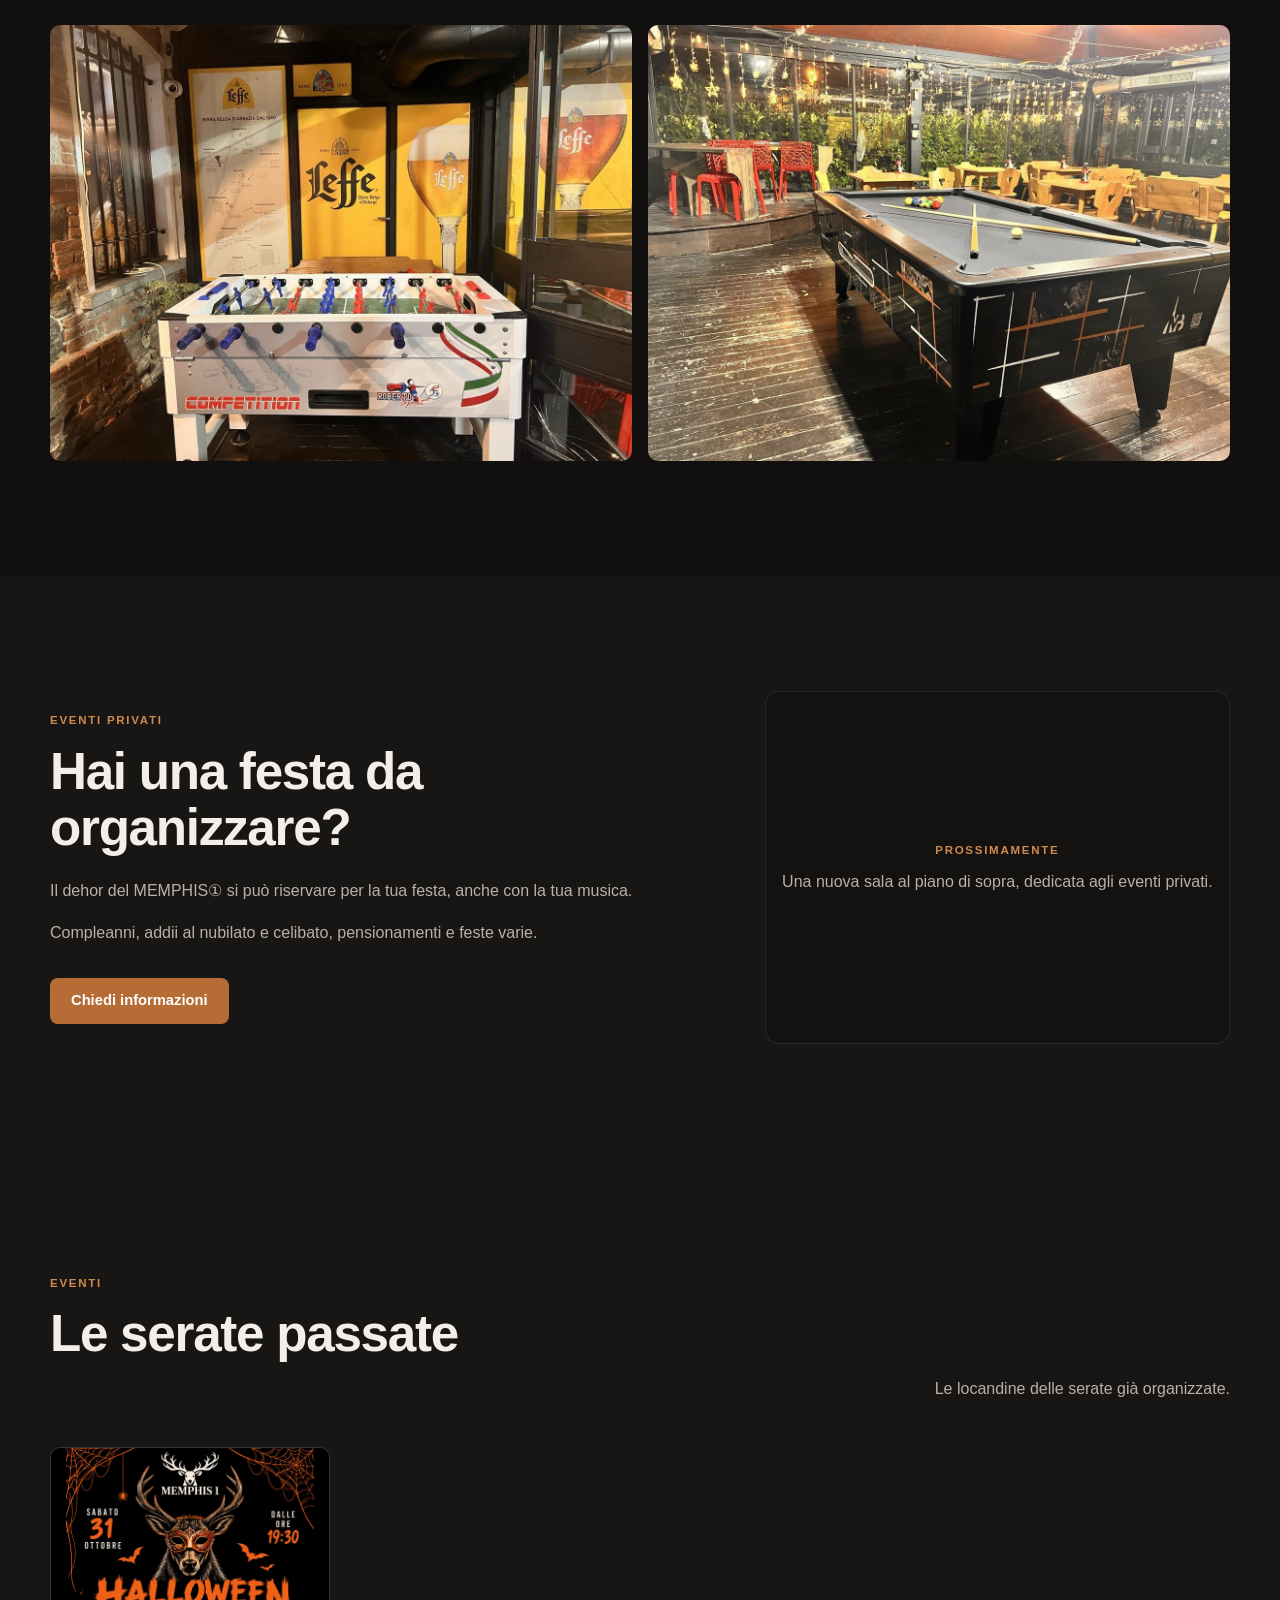
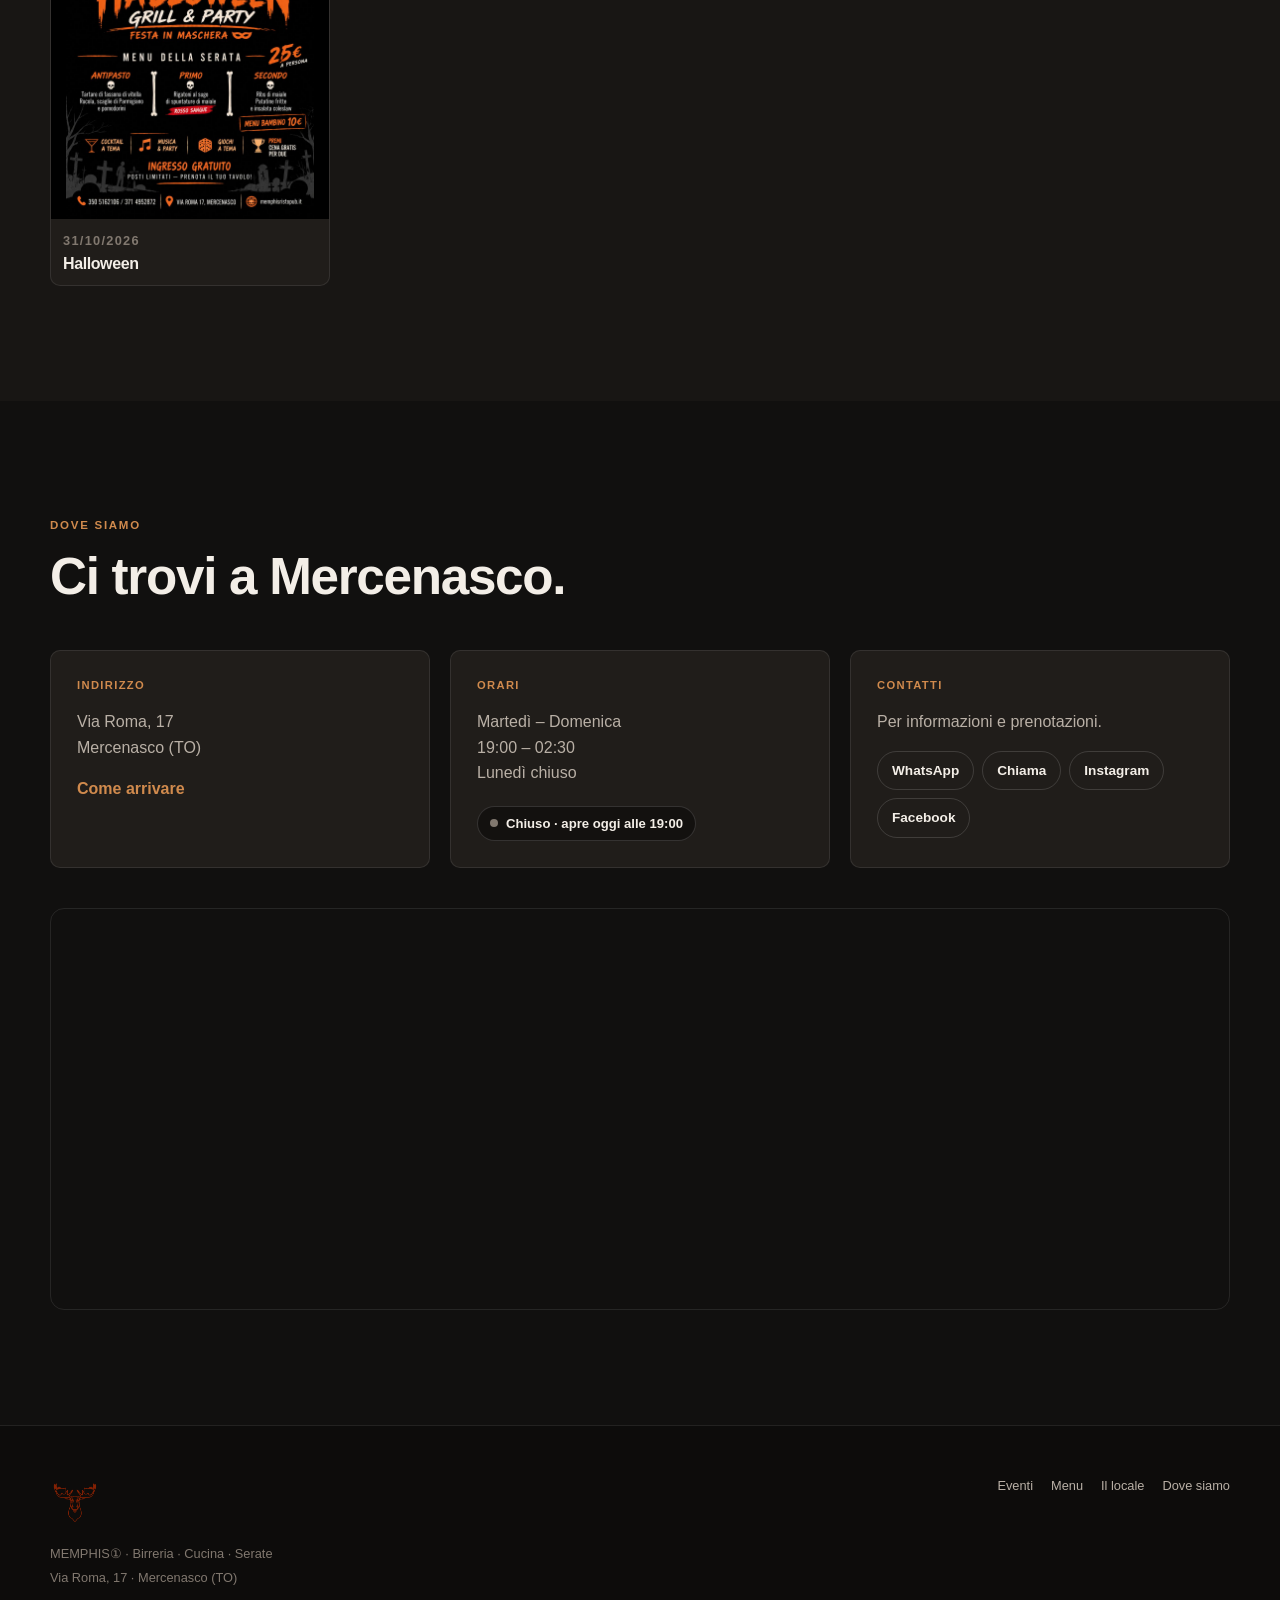
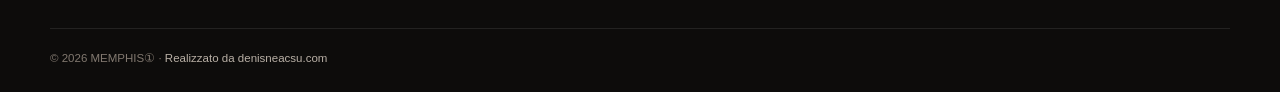
==== commit 202e535e: "Menu ordinato per prezzo, birre aggiornate, orario 19:00 – 02:30" ====
--- a/index.html
+++ b/index.html
@@ -20,7 +20,7 @@
     <meta property="og:locale" content="it_IT">
     <meta property="og:site_name" content="MEMPHIS①">
     <meta property="og:title" content="MEMPHIS① | Birreria e cucina a Mercenasco">
-    <meta property="og:description" content="Birre alla spina, hamburger, panini, cocktail e serate in compagnia. Via Roma 17, Mercenasco (TO). Aperto dal martedì alla domenica dalle 17:00.">
+    <meta property="og:description" content="Birre, hamburger, panini, cocktail e serate in compagnia. Via Roma 17, Mercenasco (TO). Aperto dal martedì alla domenica dalle 19:00.">
     <meta property="og:url" content="https://memphisristopub.it/">
     <meta property="og:image" content="https://memphisristopub.it/images/og-logo.jpg">
     <meta property="og:image:width" content="1200">
@@ -56,7 +56,7 @@
             {
                 "@type": "OpeningHoursSpecification",
                 "dayOfWeek": ["Tuesday", "Wednesday", "Thursday", "Friday", "Saturday", "Sunday"],
-                "opens": "17:00",
+                "opens": "19:00",
                 "closes": "02:30"
             }
         ],
@@ -428,7 +428,7 @@
 
 
                     <p>
-                    Al MEMPHIS① trovi birre alla spina,
+                    Al MEMPHIS① trovi birre,
                     panini, carne, fritti, pinsa e cocktail.
                     E quando hai finito di mangiare puoi
                     fermarti per una partita a biliardo
@@ -675,7 +675,7 @@
 
                         <p>
                             Martedì – Domenica<br>
-                            17:00 – 02:30<br>
+                            19:00 – 02:30<br>
                             Lunedì chiuso
                         </p>
 
--- a/css/style.css
+++ b/css/style.css
@@ -1358,6 +1358,27 @@
 }
 
 
+/* Nota "menu in aggiornamento" anche in cima alla pagina */
+.menu-note-top {
+    margin: -12px 0 28px;
+    padding: 12px 16px;
+
+    border-left: 3px solid var(--accent);
+    border-radius: 0 var(--radius) var(--radius) 0;
+
+    background: var(--bg-card);
+
+    color: var(--text-soft);
+
+    font-size: 0.85rem;
+}
+
+
+.menu-note-top:empty {
+    display: none;
+}
+
+
 .menu-page-header {
     max-width: 640px;
 
@@ -1426,6 +1447,40 @@
 
 .menu-category {
     scroll-margin-top: 80px;
+}
+
+
+/* Voce del menu: nome · · · · · prezzo, descrizione sotto */
+.menu-item,
+.beer-item {
+    display: block;
+}
+
+
+.menu-item-line {
+    display: flex;
+    align-items: baseline;
+
+    gap: 10px;
+}
+
+
+.menu-item-line strong {
+    flex-shrink: 1;
+}
+
+
+.menu-item-line .menu-leader {
+    flex: 1 1 auto;
+
+    min-width: 16px;
+
+    border-bottom: 1px dotted var(--border-light);
+}
+
+
+.menu-item-line .menu-price {
+    flex-shrink: 0;
 }
 
 
@@ -2466,6 +2521,25 @@
 }
 
 
+/* Titoli Cucina / Bevande come le categorie della pagina menu */
+.menu-preview-column .menu-column-title {
+    display: block;
+
+    margin-bottom: 6px;
+    padding-bottom: 10px;
+
+    border-bottom: 2px solid var(--accent);
+
+    color: var(--accent-light);
+
+    font-size: 1.5rem;
+    font-weight: 700;
+
+    letter-spacing: -0.025em;
+    line-height: 1.1;
+}
+
+
 .menu-preview-item {
     display: flex;
 
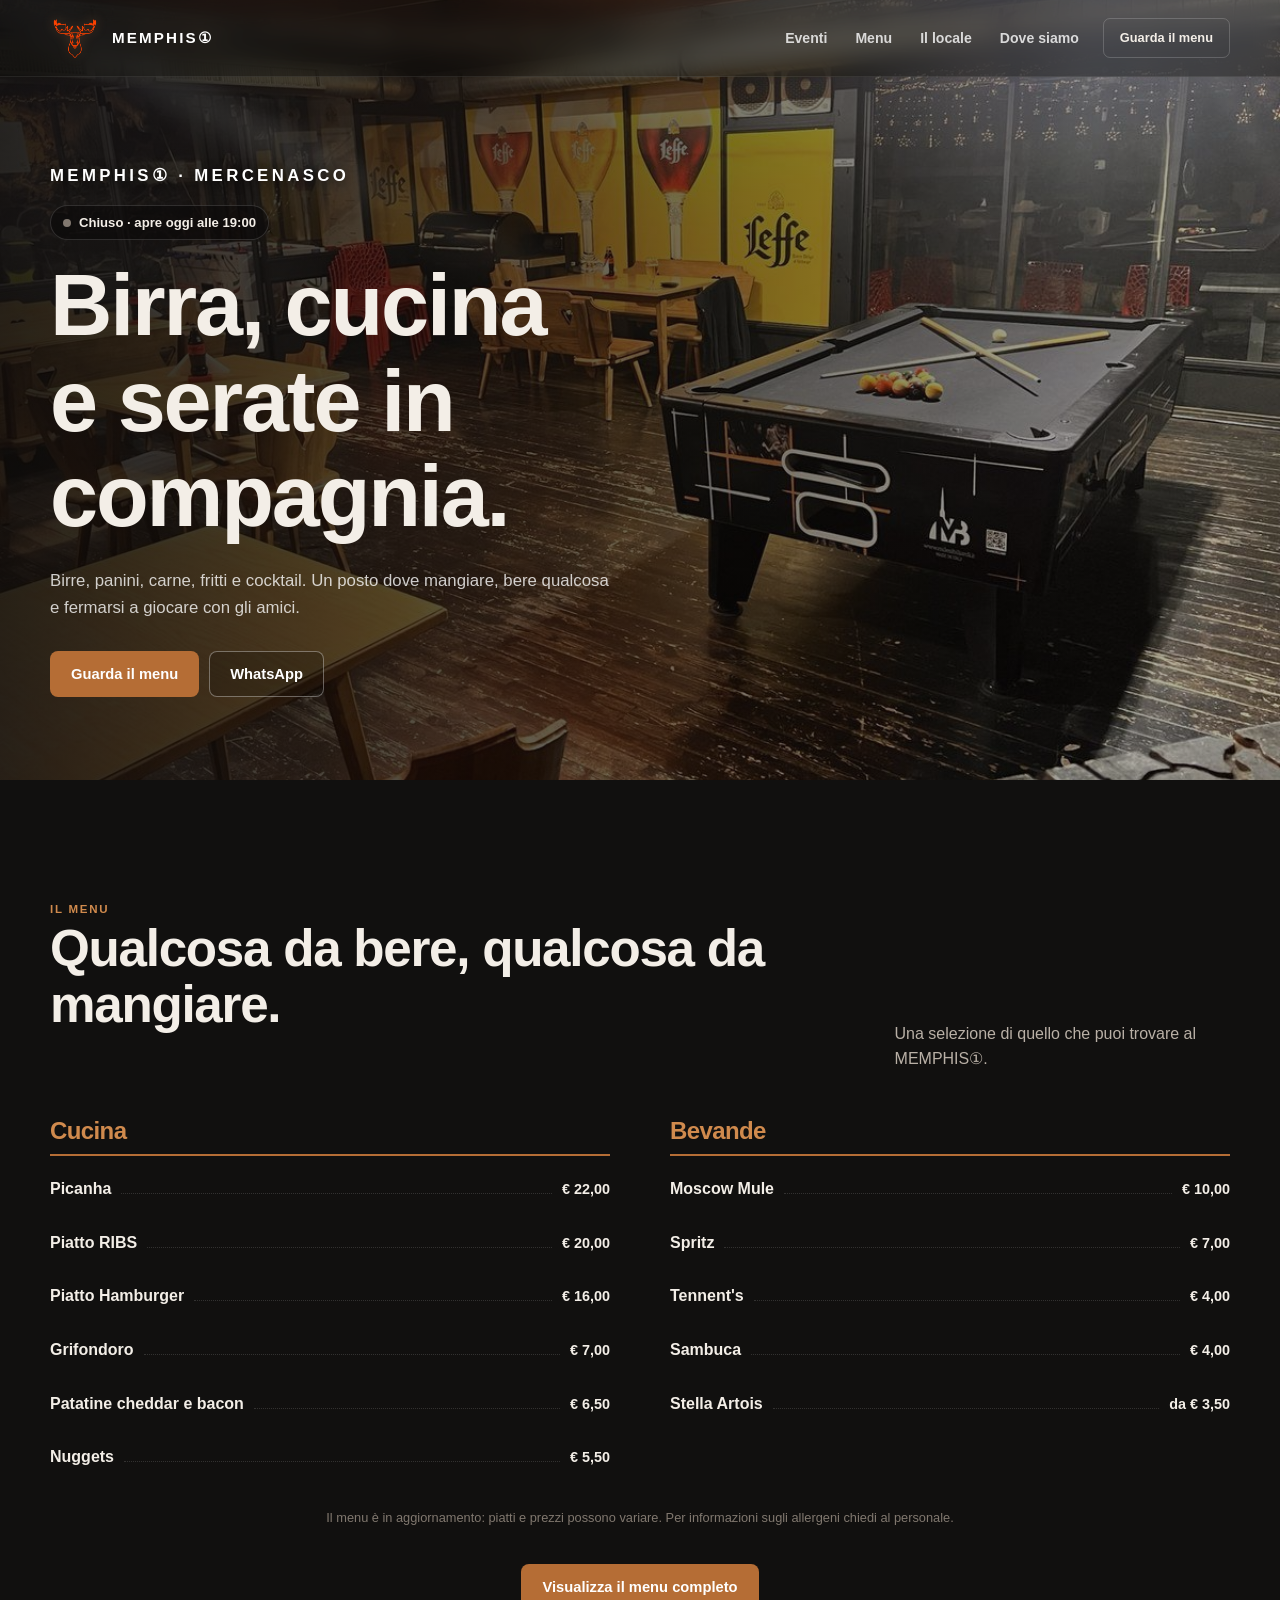
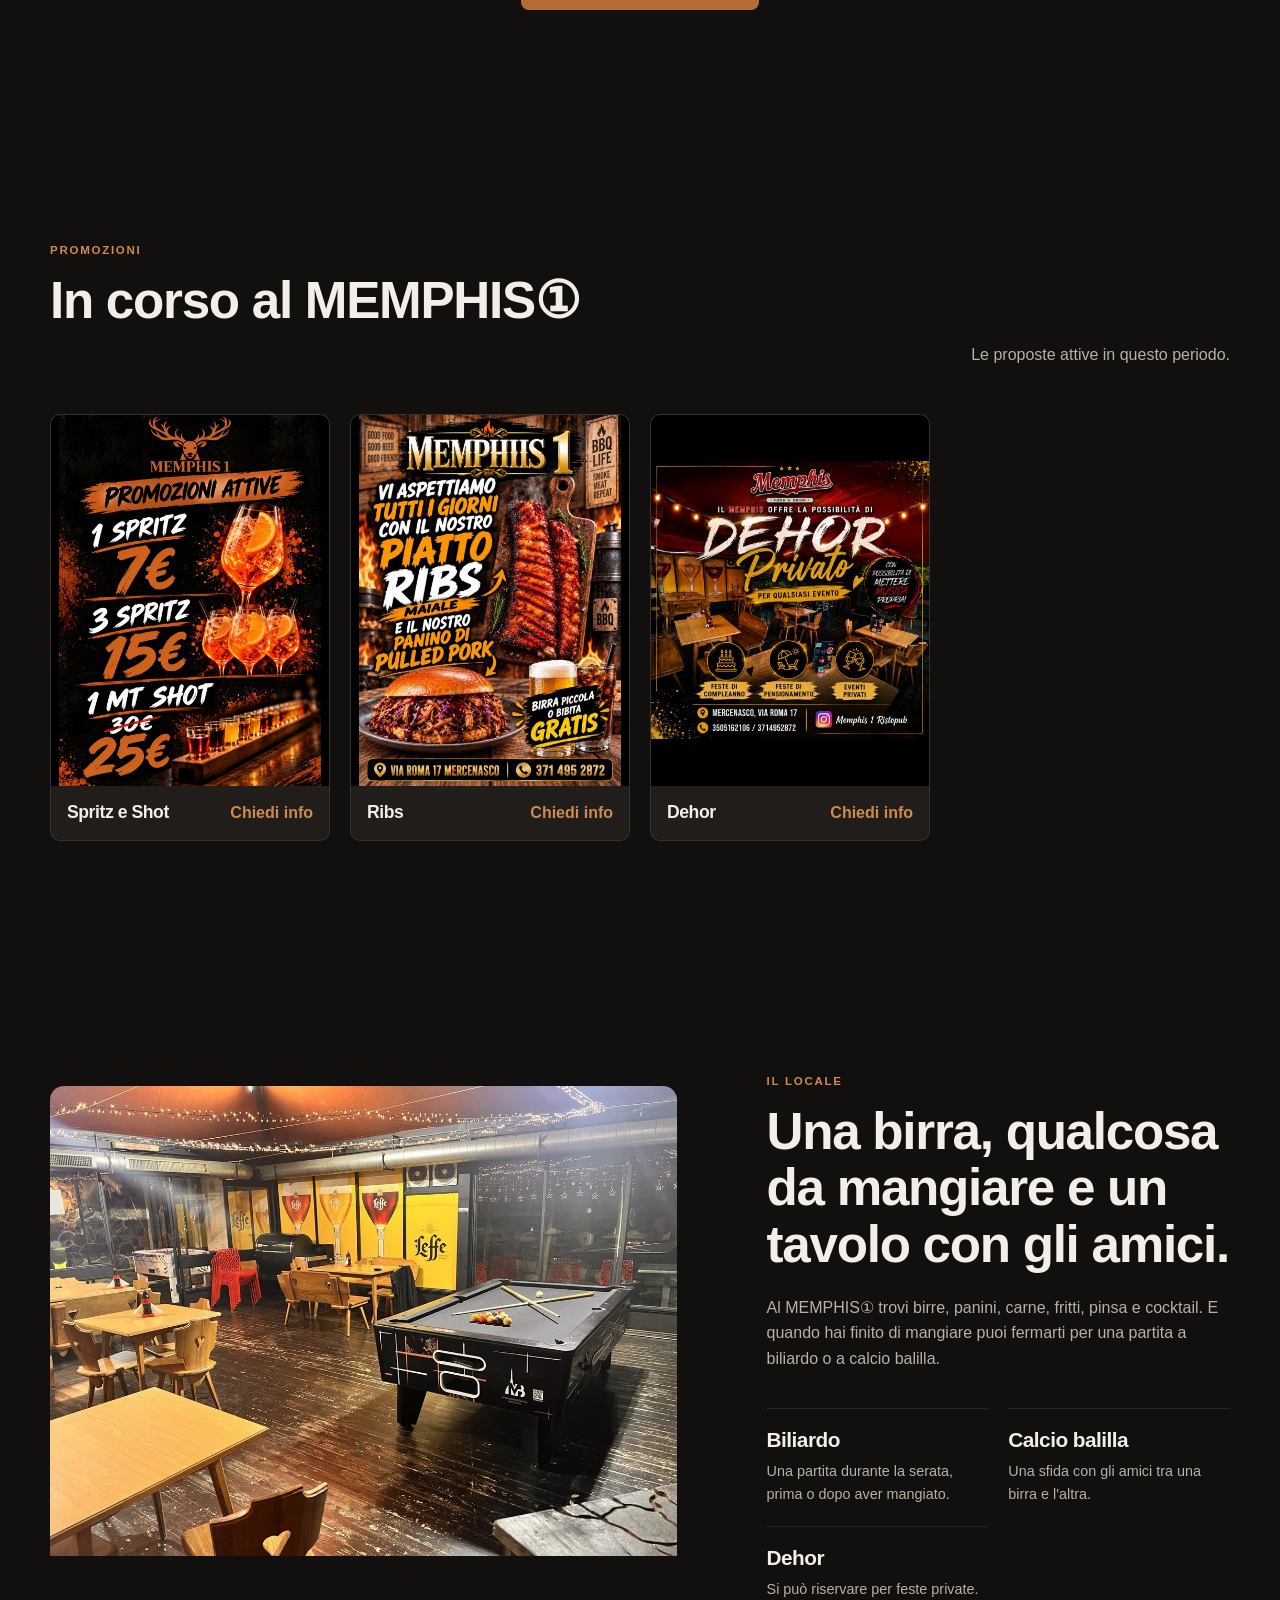
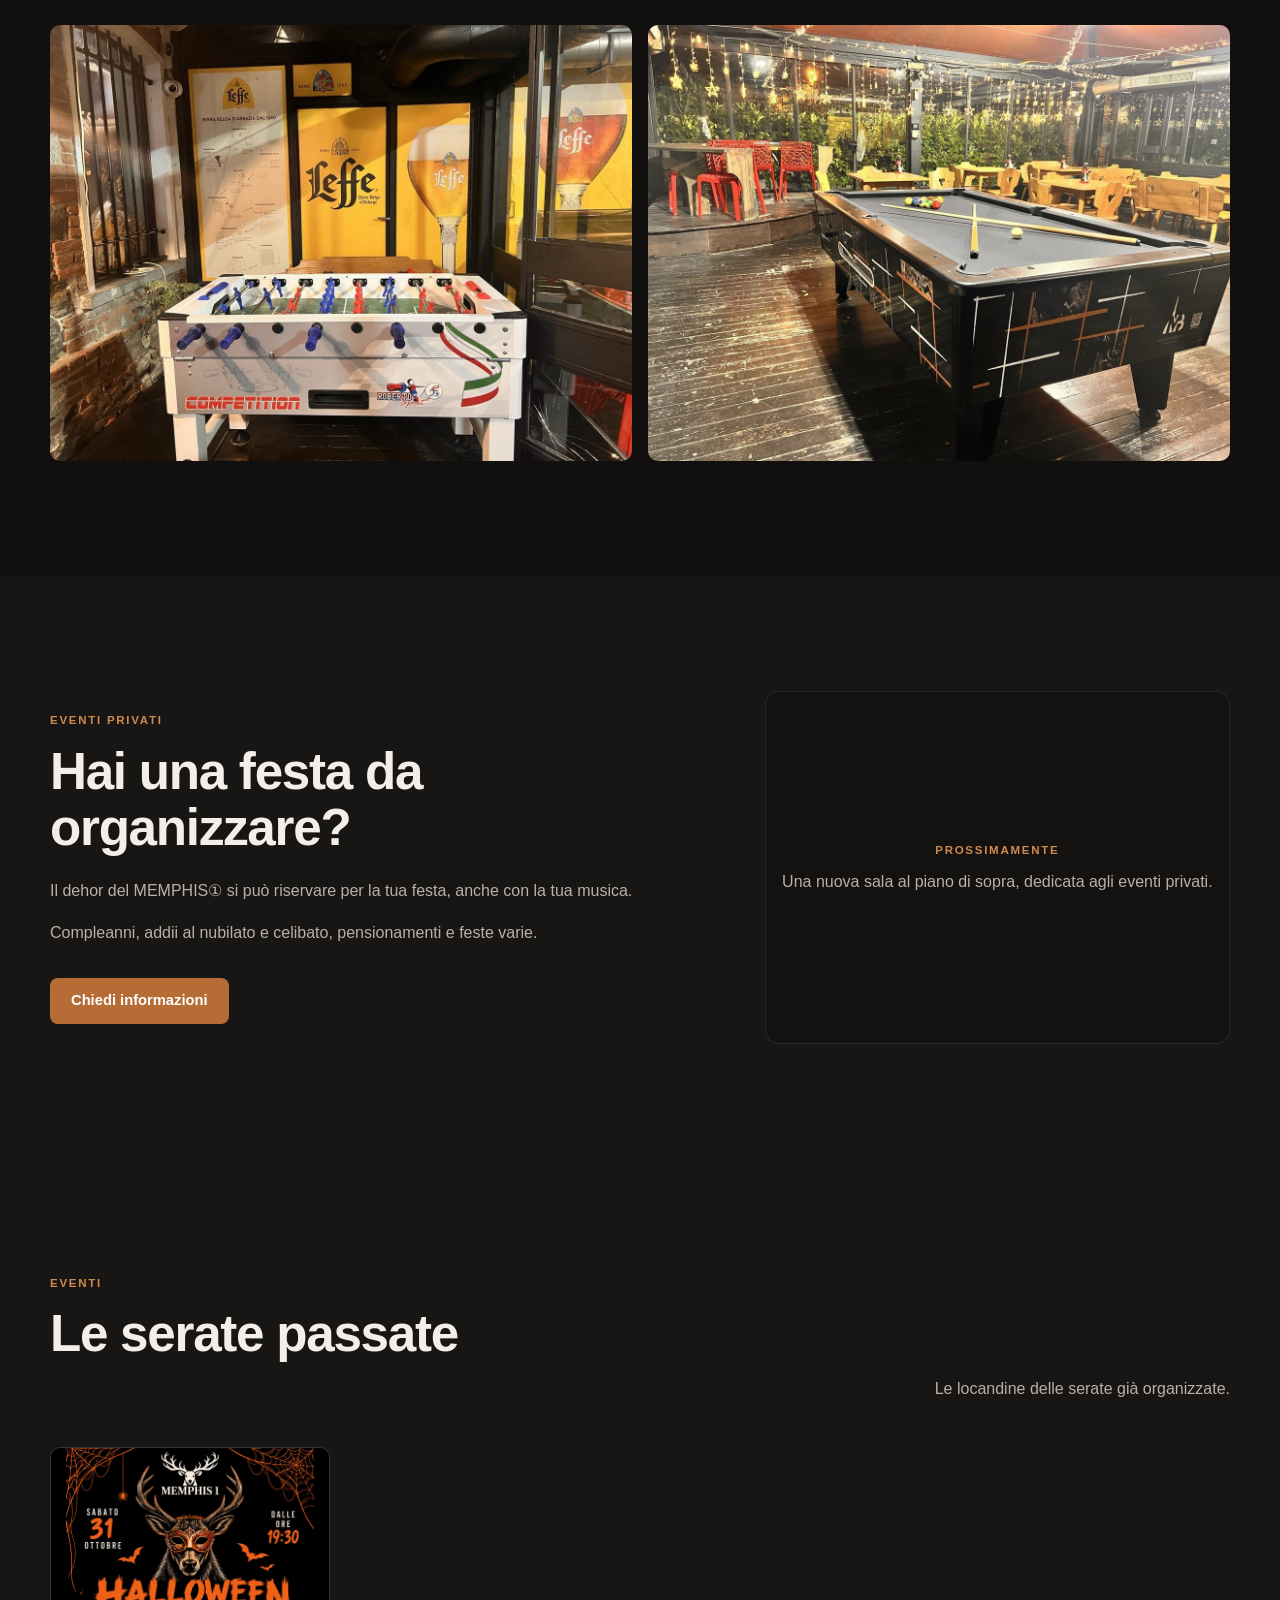
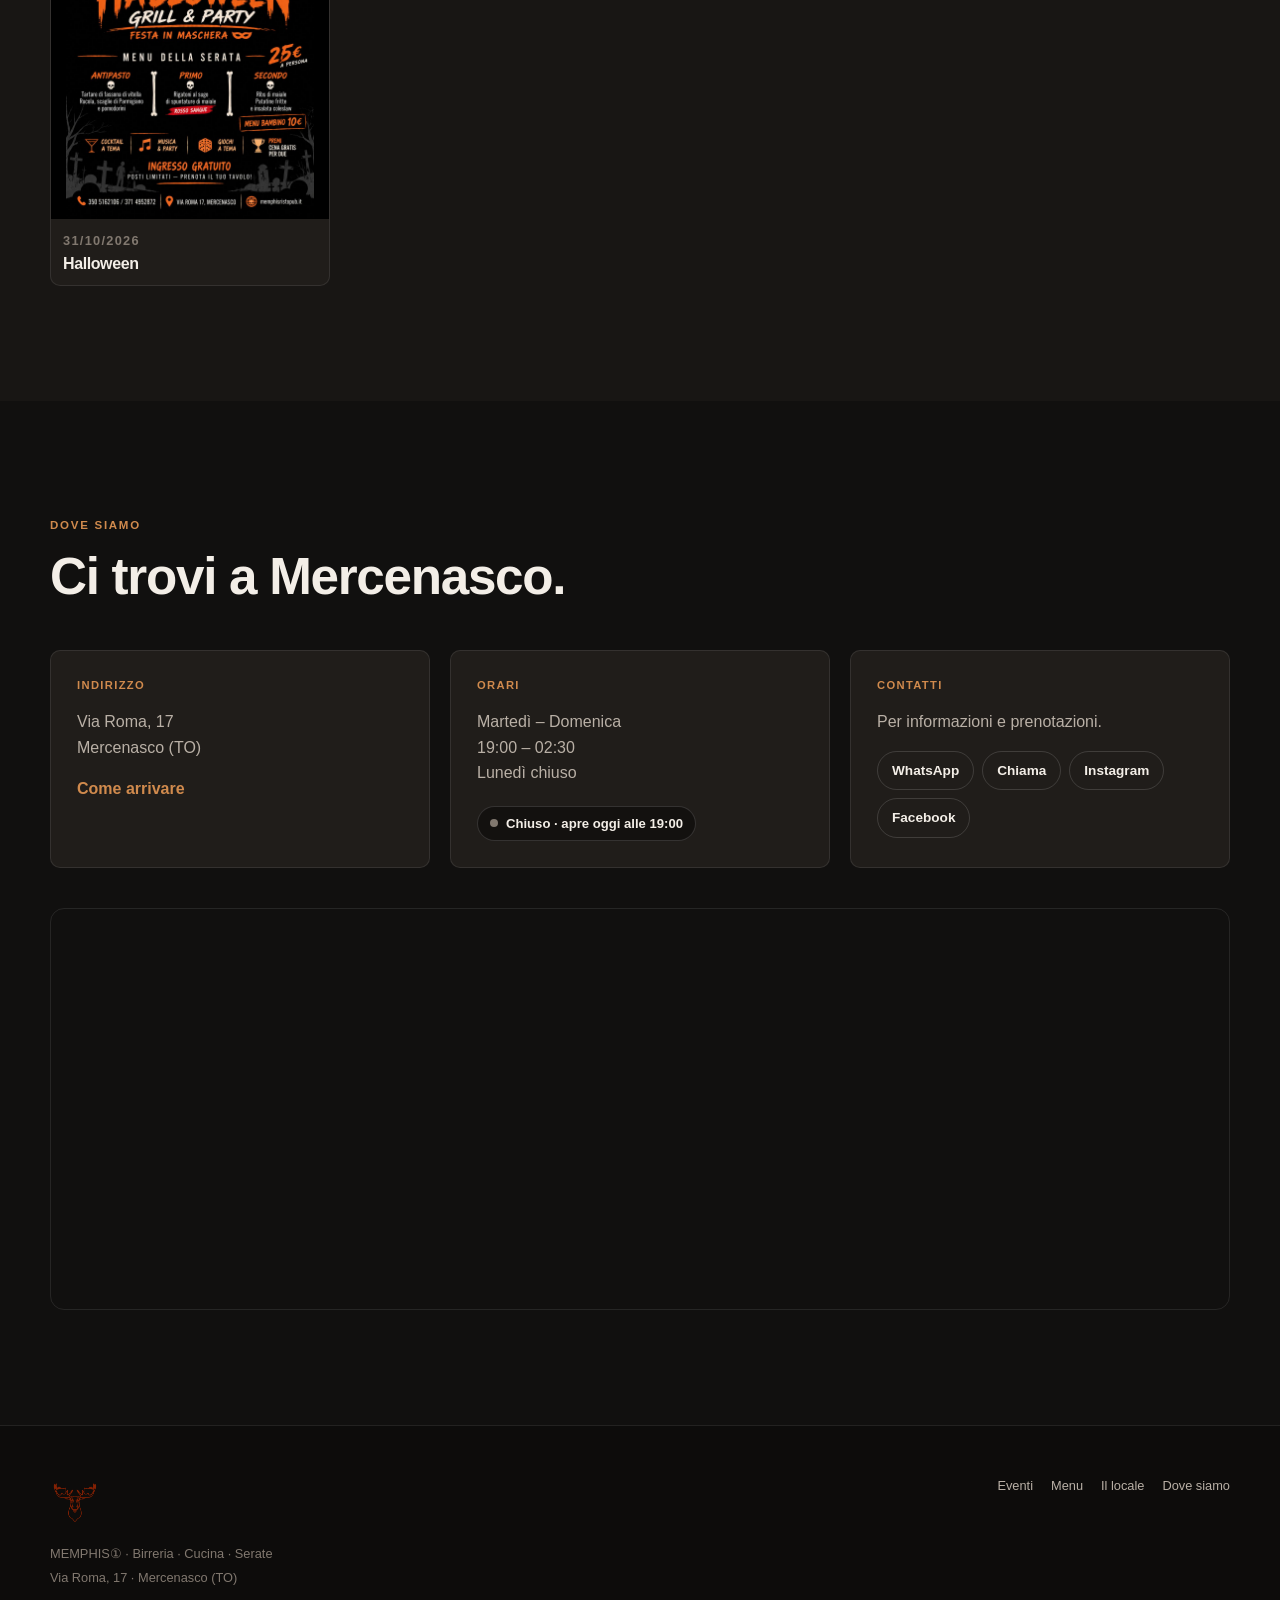
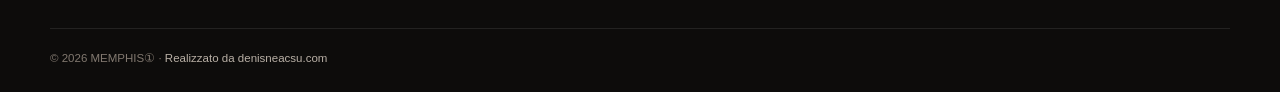
==== commit f44960ec: "Bot: orario di apertura modificabile da 🕑 Orario" ====
--- a/index.html
+++ b/index.html
@@ -674,9 +674,11 @@
 
 
                         <p>
+                            <!-- orari -->
                             Martedì – Domenica<br>
                             19:00 – 02:30<br>
                             Lunedì chiuso
+                            <!-- /orari -->
                         </p>
 
 
--- a/css/style.css
+++ b/css/style.css
@@ -1281,7 +1281,7 @@
 .beer-item strong {
     display: block;
 
-    font-size: 0.94rem;
+    font-size: 1.18rem;
 }
 
 
@@ -1290,7 +1290,7 @@
 
     color: var(--text);
 
-    font-size: 0.9rem;
+    font-size: 1.1rem;
     font-weight: 700;
 }
 
@@ -1302,9 +1302,9 @@
 
     margin-top: 4px;
 
-    color: var(--text-muted);
-
-    font-size: 0.8rem;
+    color: var(--text-soft);
+
+    font-size: 1rem;
 
     line-height: 1.5;
 }
@@ -1319,7 +1319,7 @@
 
     color: var(--text);
 
-    font-size: 0.85rem;
+    font-size: 1.05rem;
     font-weight: 700;
 }
 
@@ -1327,9 +1327,9 @@
 .menu-description {
     margin-top: 12px;
 
-    color: var(--text-muted);
-
-    font-size: 0.8rem;
+    color: var(--text-soft);
+
+    font-size: 1rem;
 }
 
 
@@ -1531,9 +1531,9 @@
 
 
 .menu-columns-head span {
-    color: var(--text-muted);
-
-    font-size: 0.68rem;
+    color: var(--text-soft);
+
+    font-size: 0.78rem;
     font-weight: 700;
 
     letter-spacing: 0.08em;
@@ -1546,9 +1546,9 @@
 
     margin-top: 4px;
 
-    color: var(--text-muted);
-
-    font-size: 0.8rem;
+    color: var(--text-soft);
+
+    font-size: 1rem;
 
     line-height: 1.5;
 }
@@ -1559,7 +1559,7 @@
 
     color: var(--accent-light);
 
-    font-size: 0.72rem;
+    font-size: 0.88rem;
     font-weight: 700;
 
     letter-spacing: 0.1em;
@@ -2415,17 +2415,18 @@
 
     .menu-item strong,
     .beer-item strong {
-        font-size: 0.88rem;
-    }
-
-
-    .menu-item small {
-        font-size: 0.76rem;
+        font-size: 1.1rem;
+    }
+
+
+    .menu-item small,
+    .beer-item small {
+        font-size: 0.95rem;
     }
 
 
     .beer-prices {
-        font-size: 0.78rem;
+        font-size: 1rem;
     }
 
 
@@ -2437,7 +2438,7 @@
 
     .menu-columns-head span,
     .beer-prices span {
-        width: 62px;
+        width: 72px;
     }
 
 
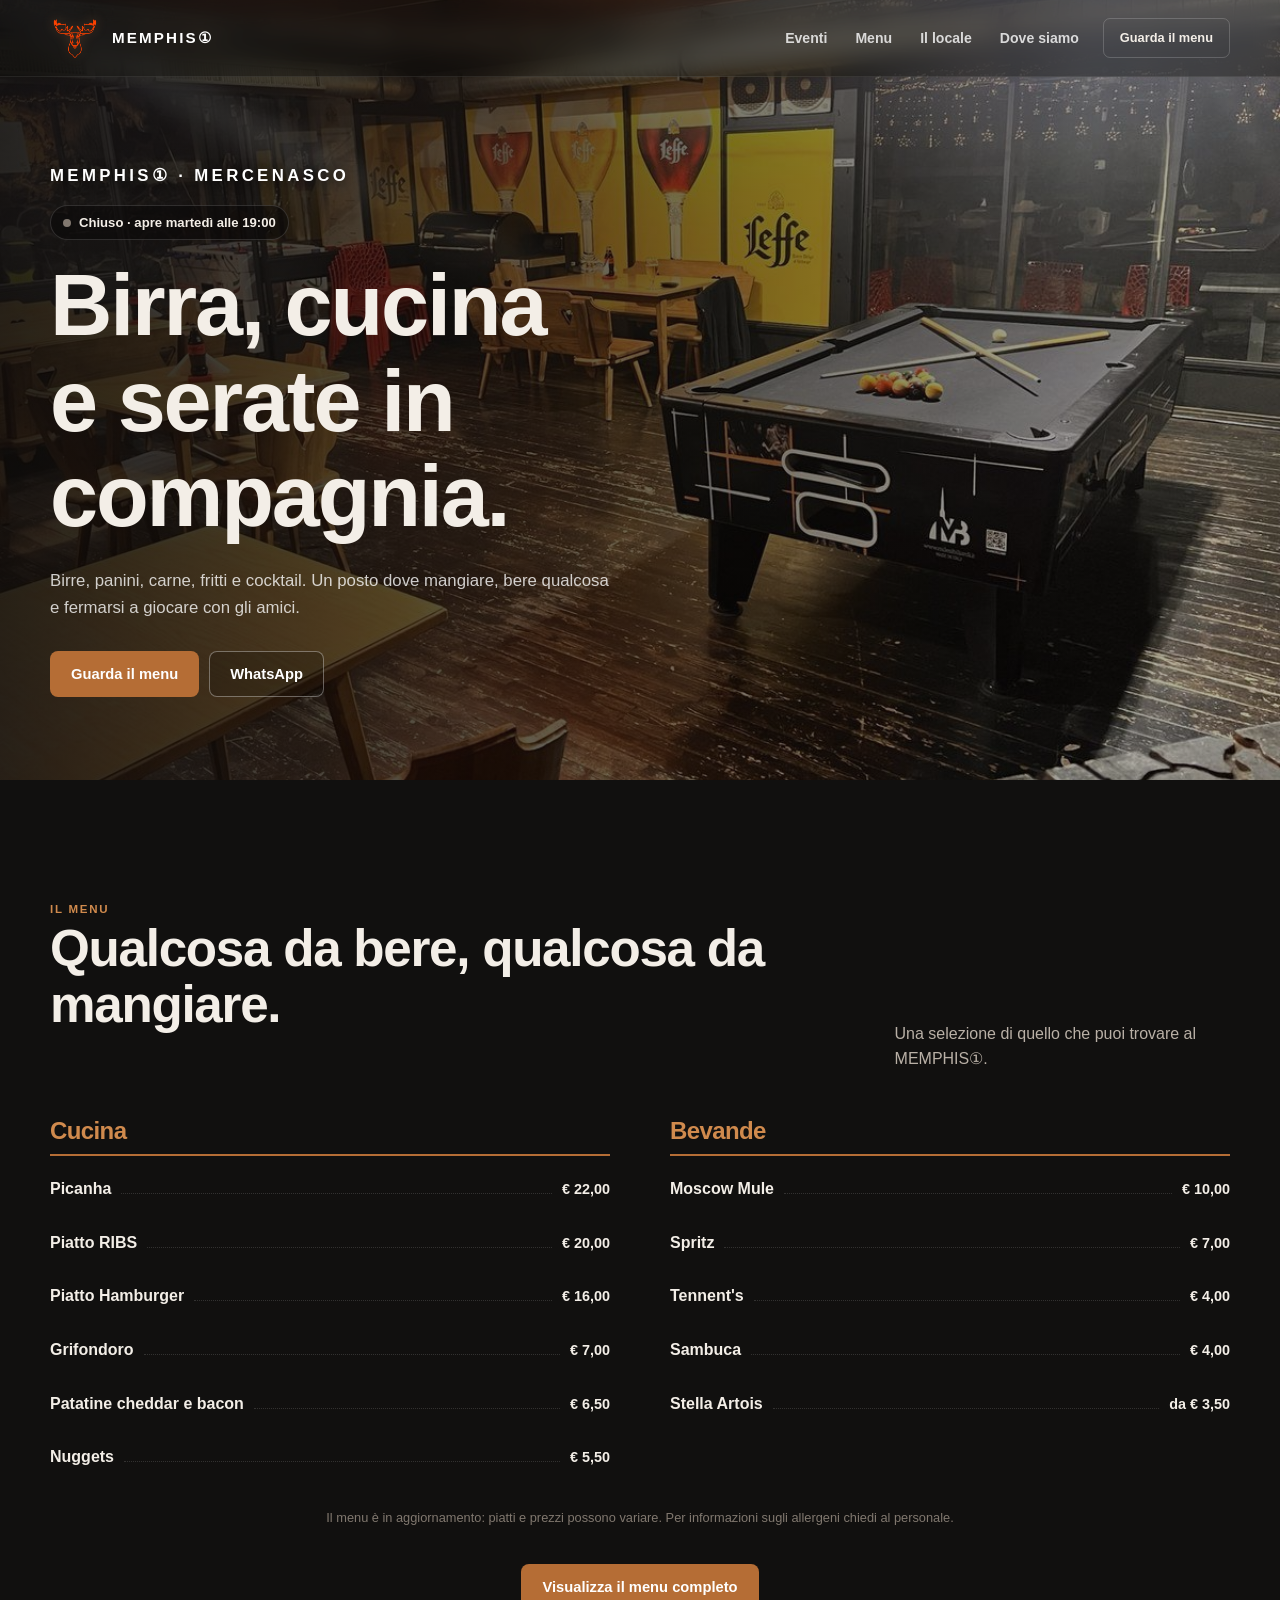
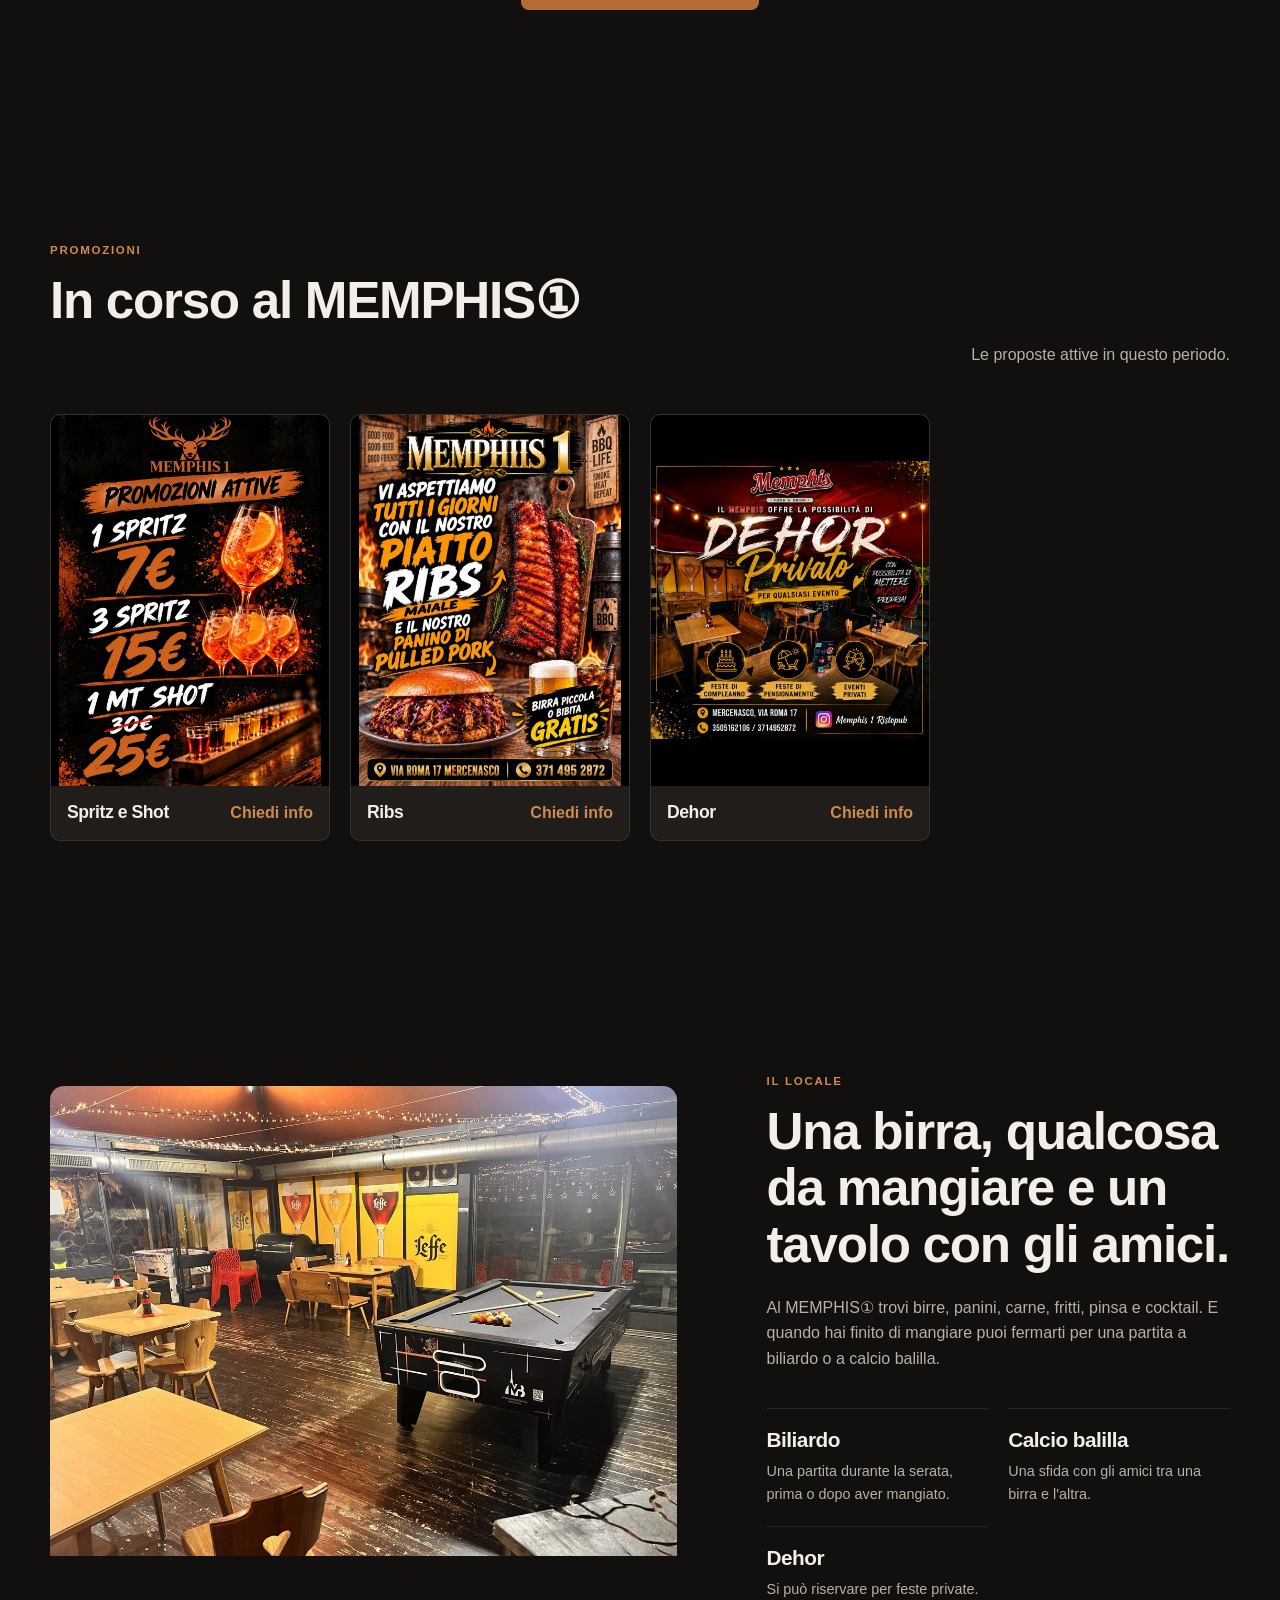
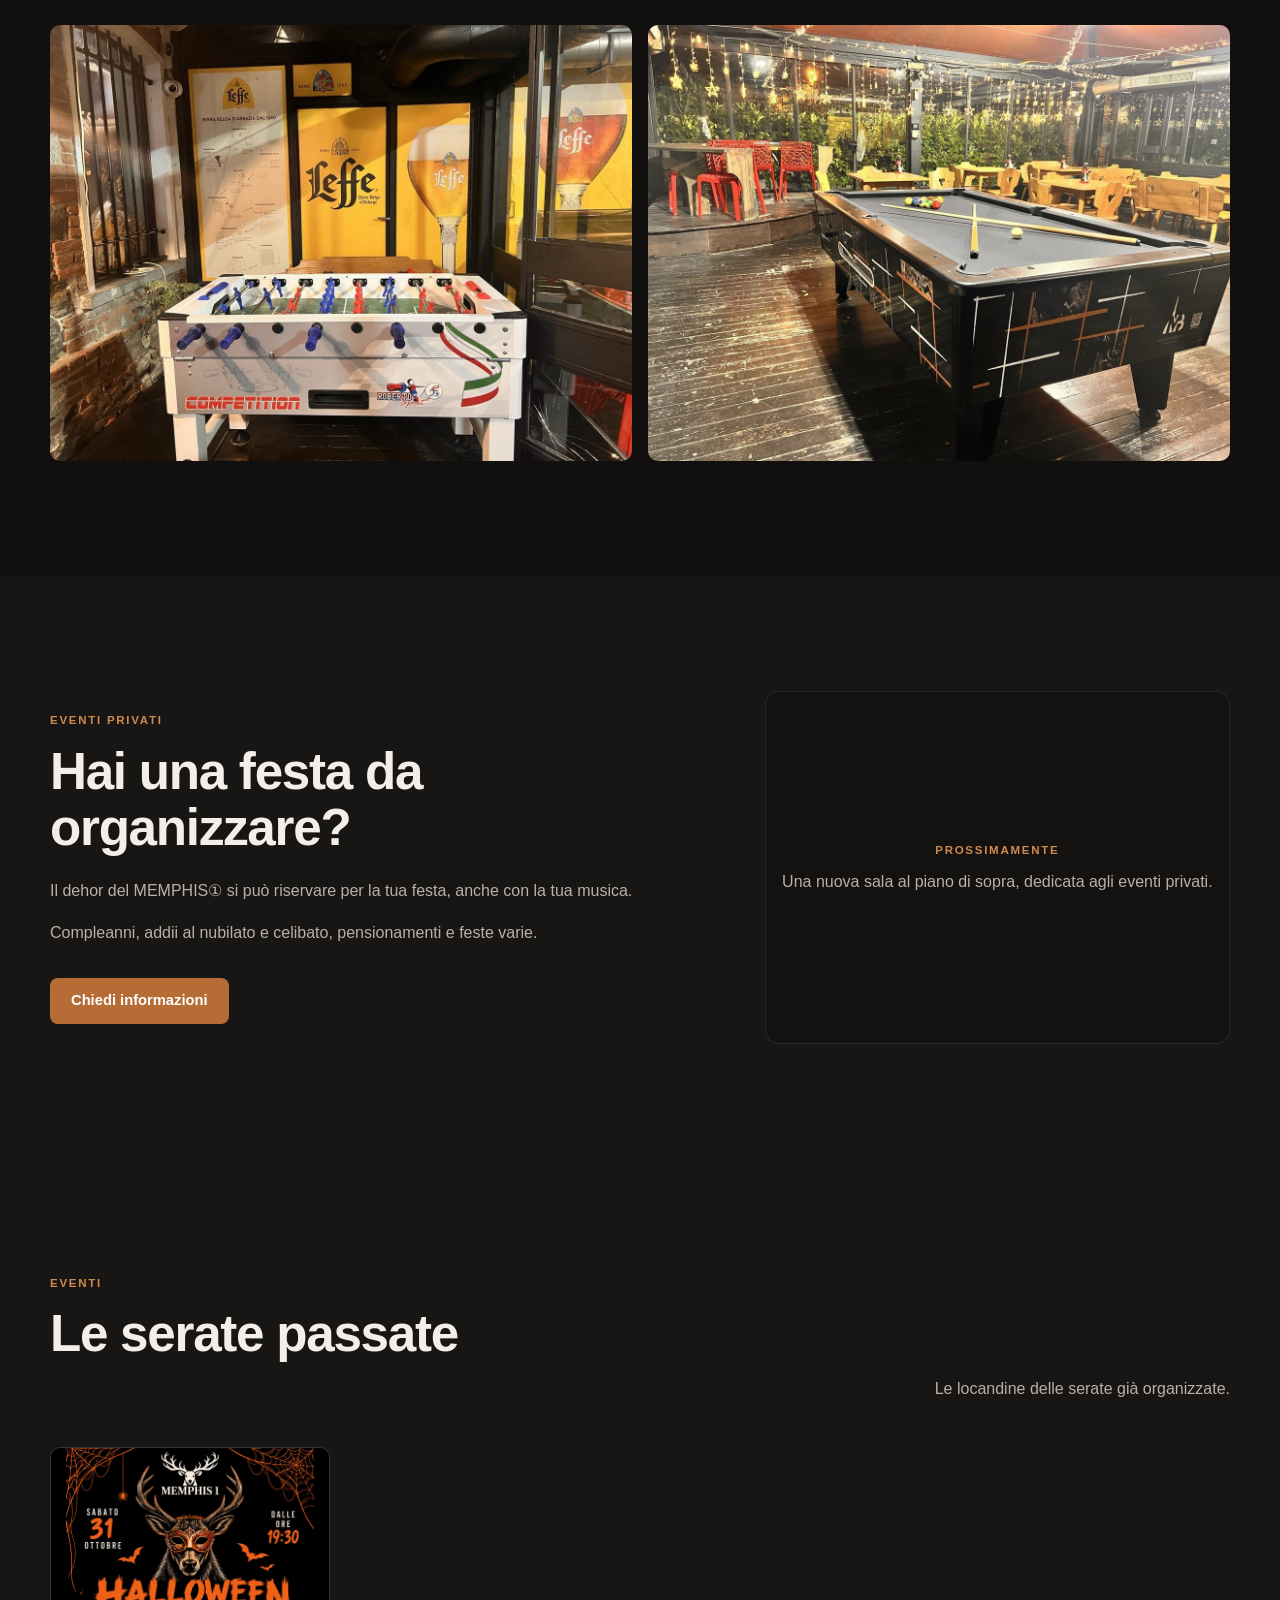
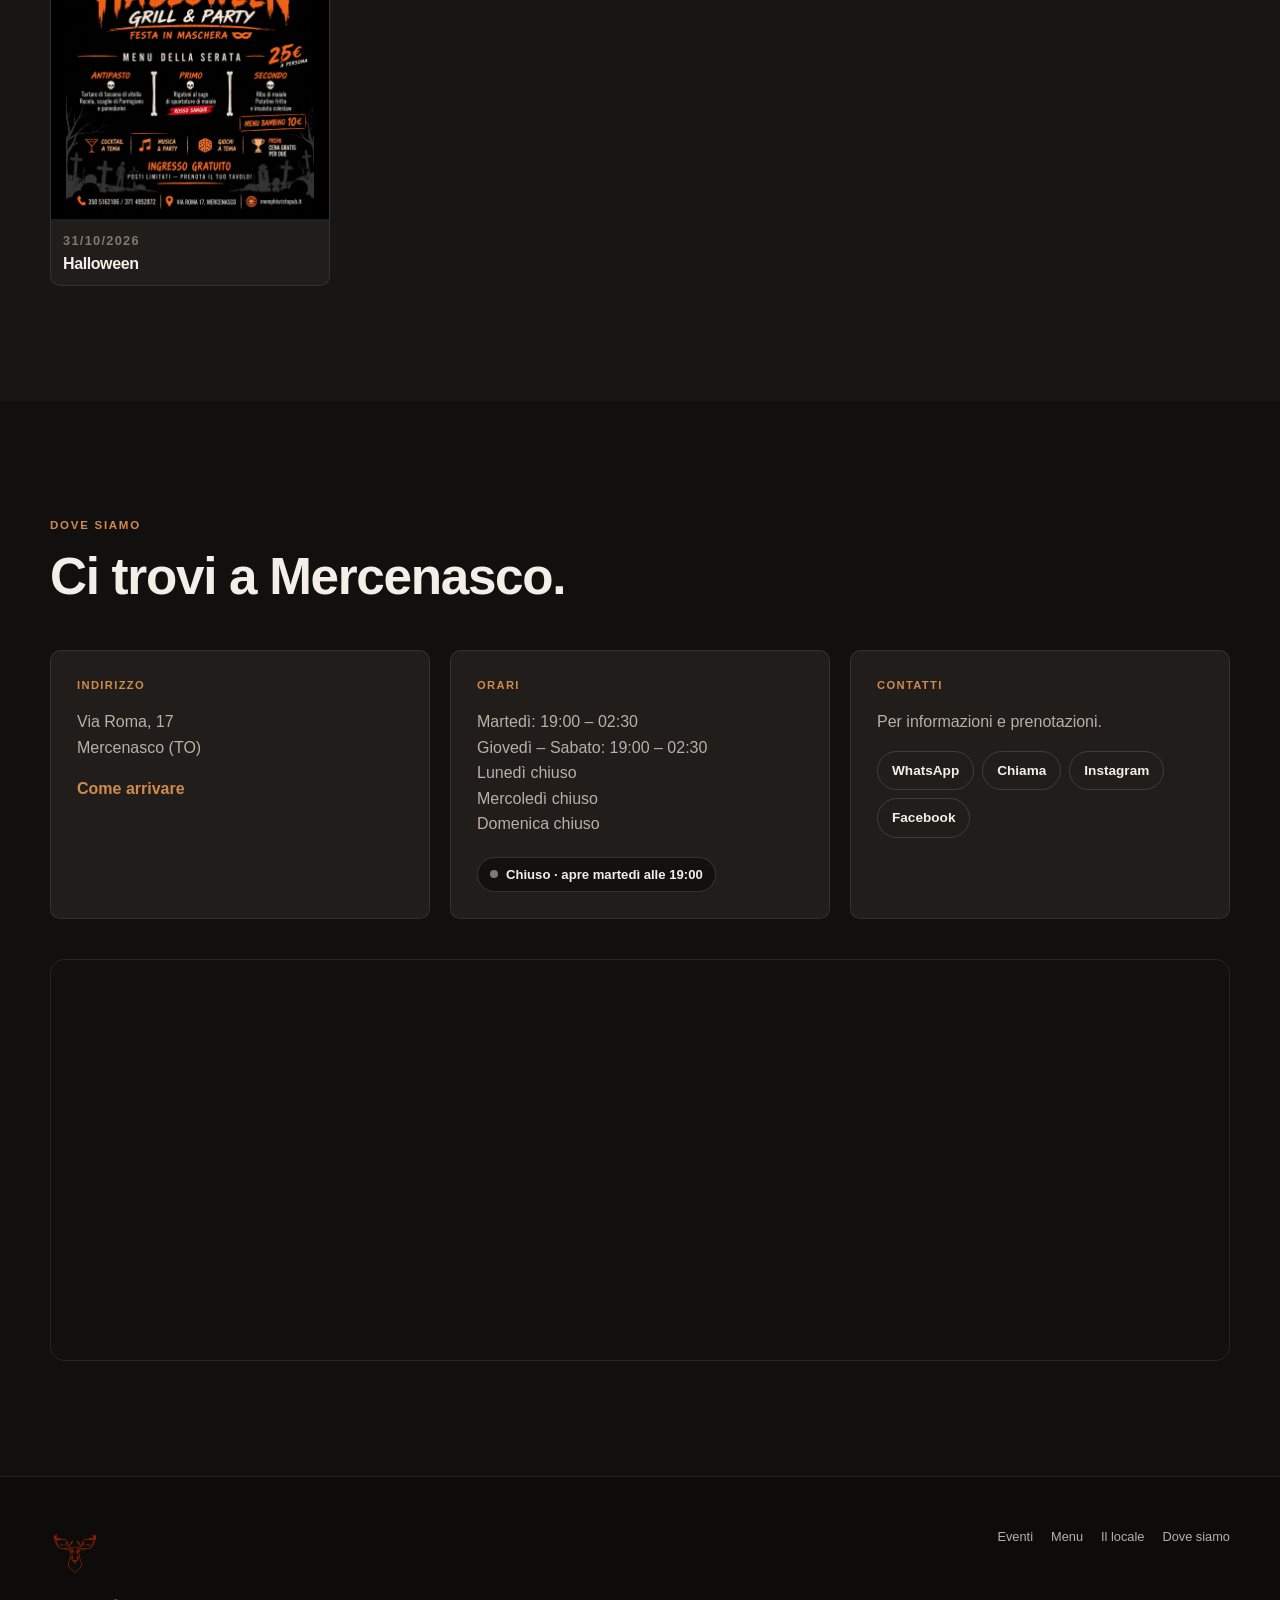
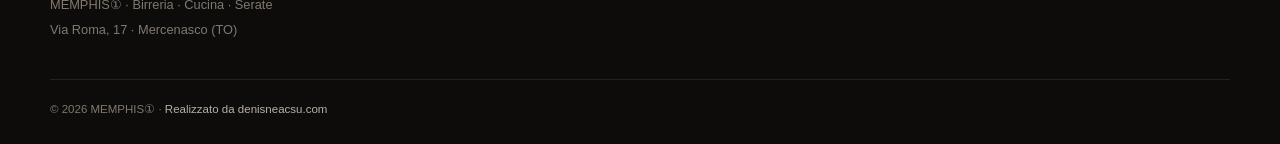
==== commit a8ffe5cc: "Orario normale mercoledì: chiuso (ndk)" ====
--- a/index.html
+++ b/index.html
@@ -20,7 +20,7 @@
     <meta property="og:locale" content="it_IT">
     <meta property="og:site_name" content="MEMPHIS①">
     <meta property="og:title" content="MEMPHIS① | Birreria e cucina a Mercenasco">
-    <meta property="og:description" content="Birre, hamburger, panini, cocktail e serate in compagnia. Via Roma 17, Mercenasco (TO). Aperto dal martedì alla domenica dalle 19:00.">
+    <meta property="og:description" content="Birre, hamburger, panini, cocktail e serate in compagnia. Via Roma 17, Mercenasco (TO). Aperto dalle 19:00, lunedì e mercoledì e domenica chiusi.">
     <meta property="og:url" content="https://memphisristopub.it/">
     <meta property="og:image" content="https://memphisristopub.it/images/og-logo.jpg">
     <meta property="og:image:width" content="1200">
@@ -55,7 +55,7 @@
         "openingHoursSpecification": [
             {
                 "@type": "OpeningHoursSpecification",
-                "dayOfWeek": ["Tuesday", "Wednesday", "Thursday", "Friday", "Saturday", "Sunday"],
+                "dayOfWeek": ["Tuesday", "Thursday", "Friday", "Saturday"],
                 "opens": "19:00",
                 "closes": "02:30"
             }
@@ -675,9 +675,11 @@
 
                         <p>
                             <!-- orari -->
-                            Martedì – Domenica<br>
-                            19:00 – 02:30<br>
-                            Lunedì chiuso
+                            Martedì: 19:00 – 02:30<br>
+                            Giovedì – Sabato: 19:00 – 02:30<br>
+                            Lunedì chiuso<br>
+                            Mercoledì chiuso<br>
+                            Domenica chiuso
                             <!-- /orari -->
                         </p>
 
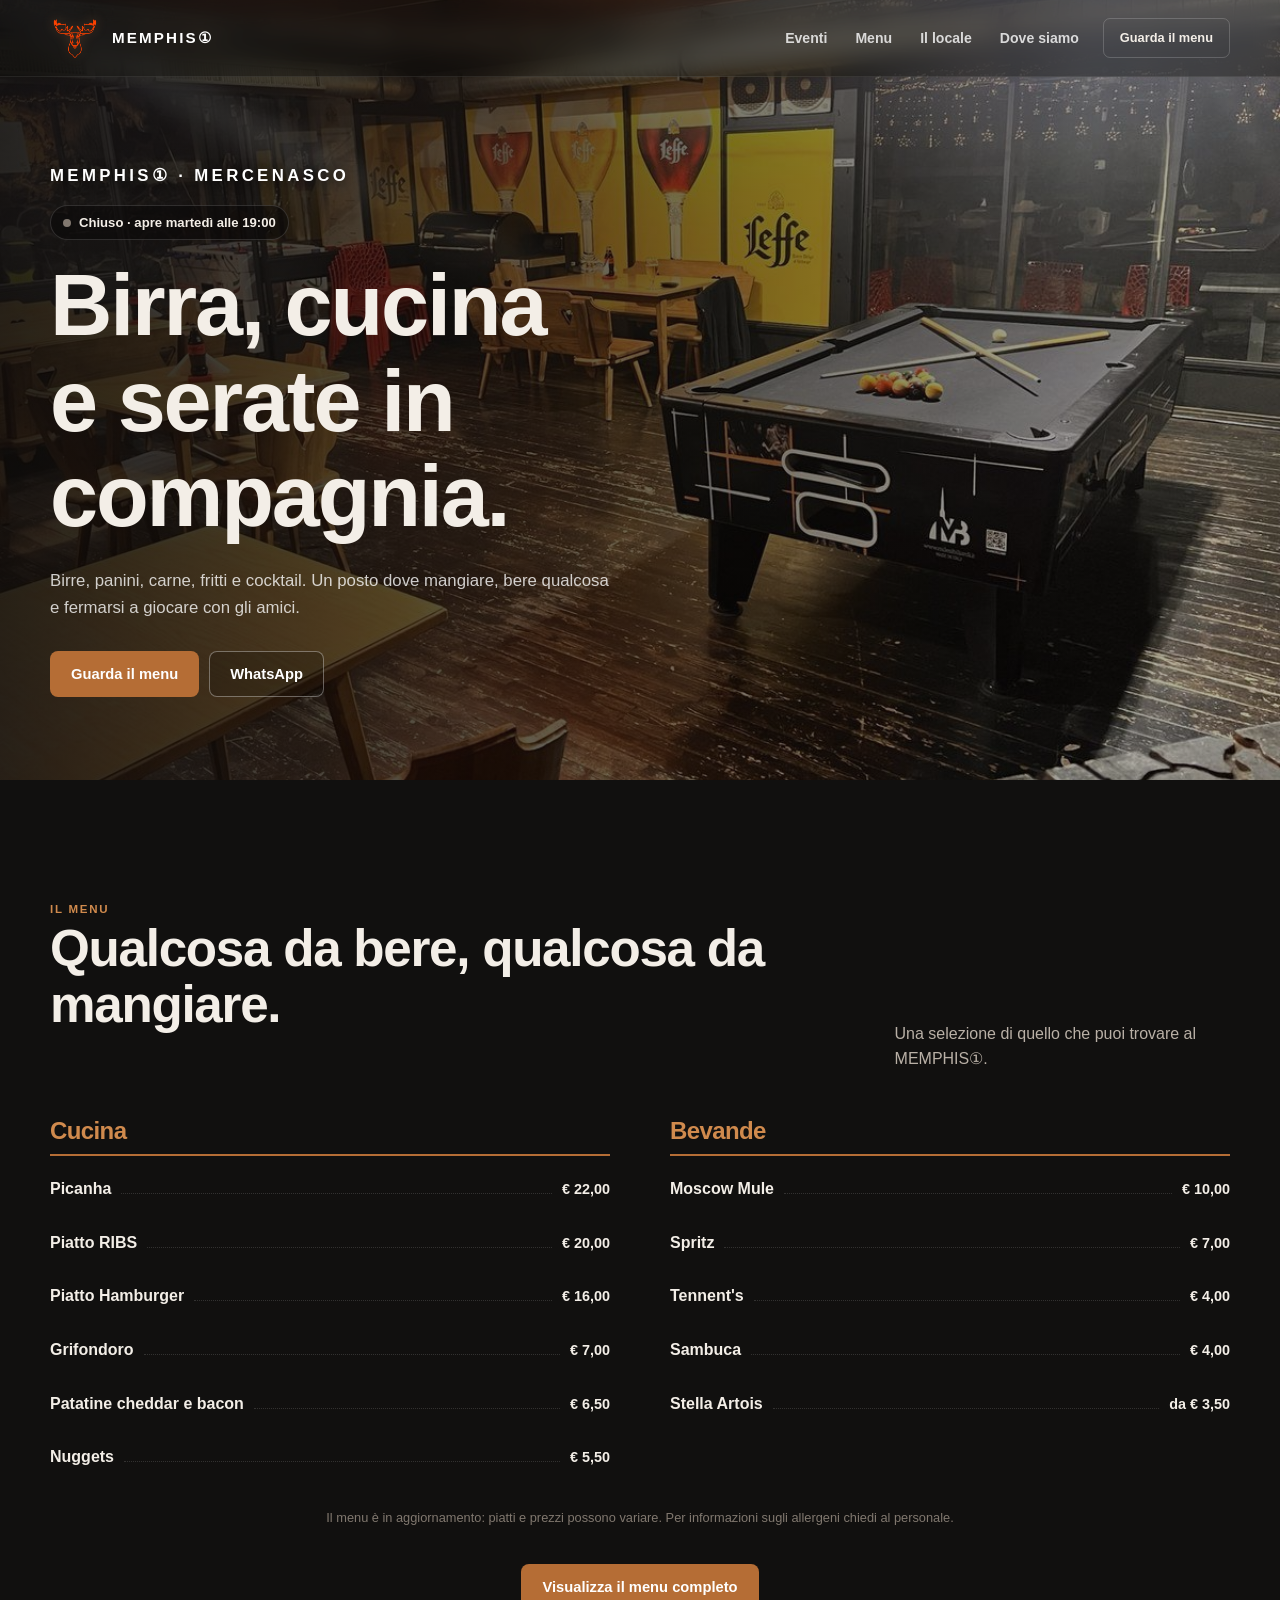
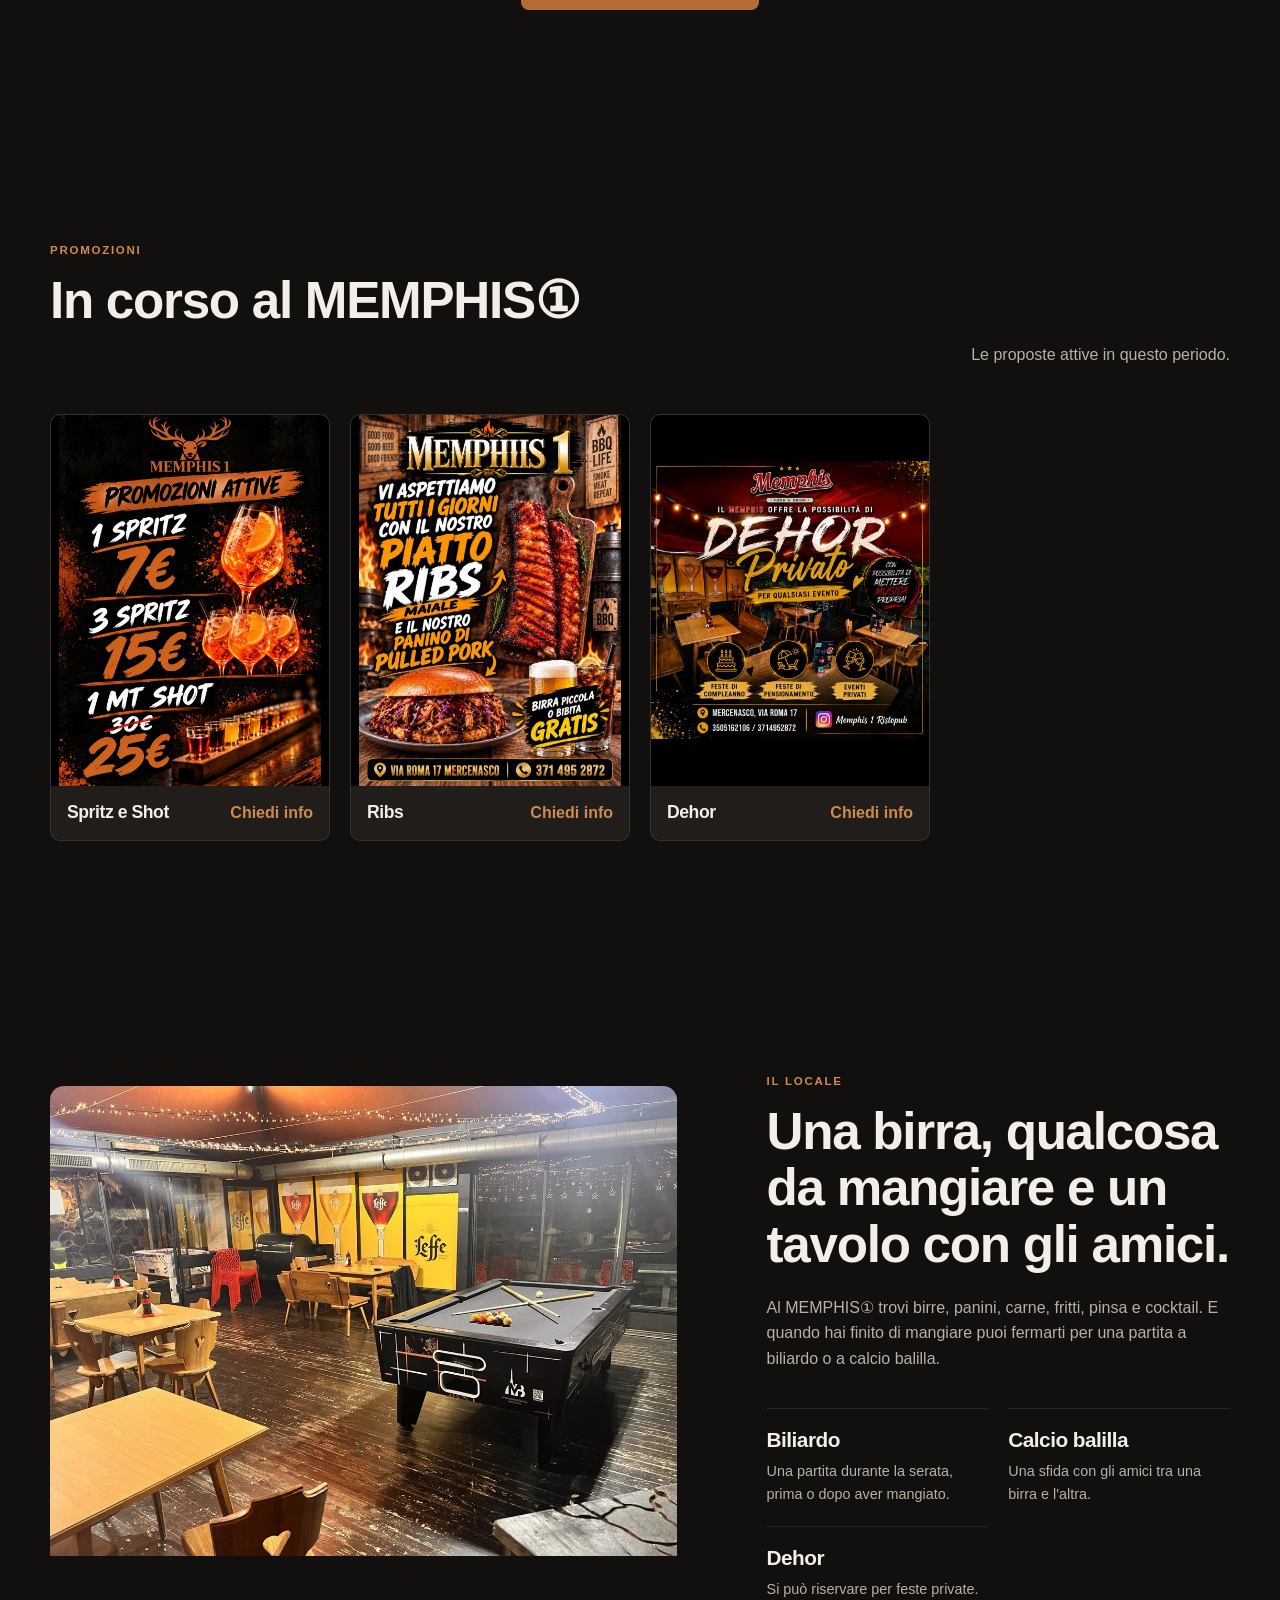
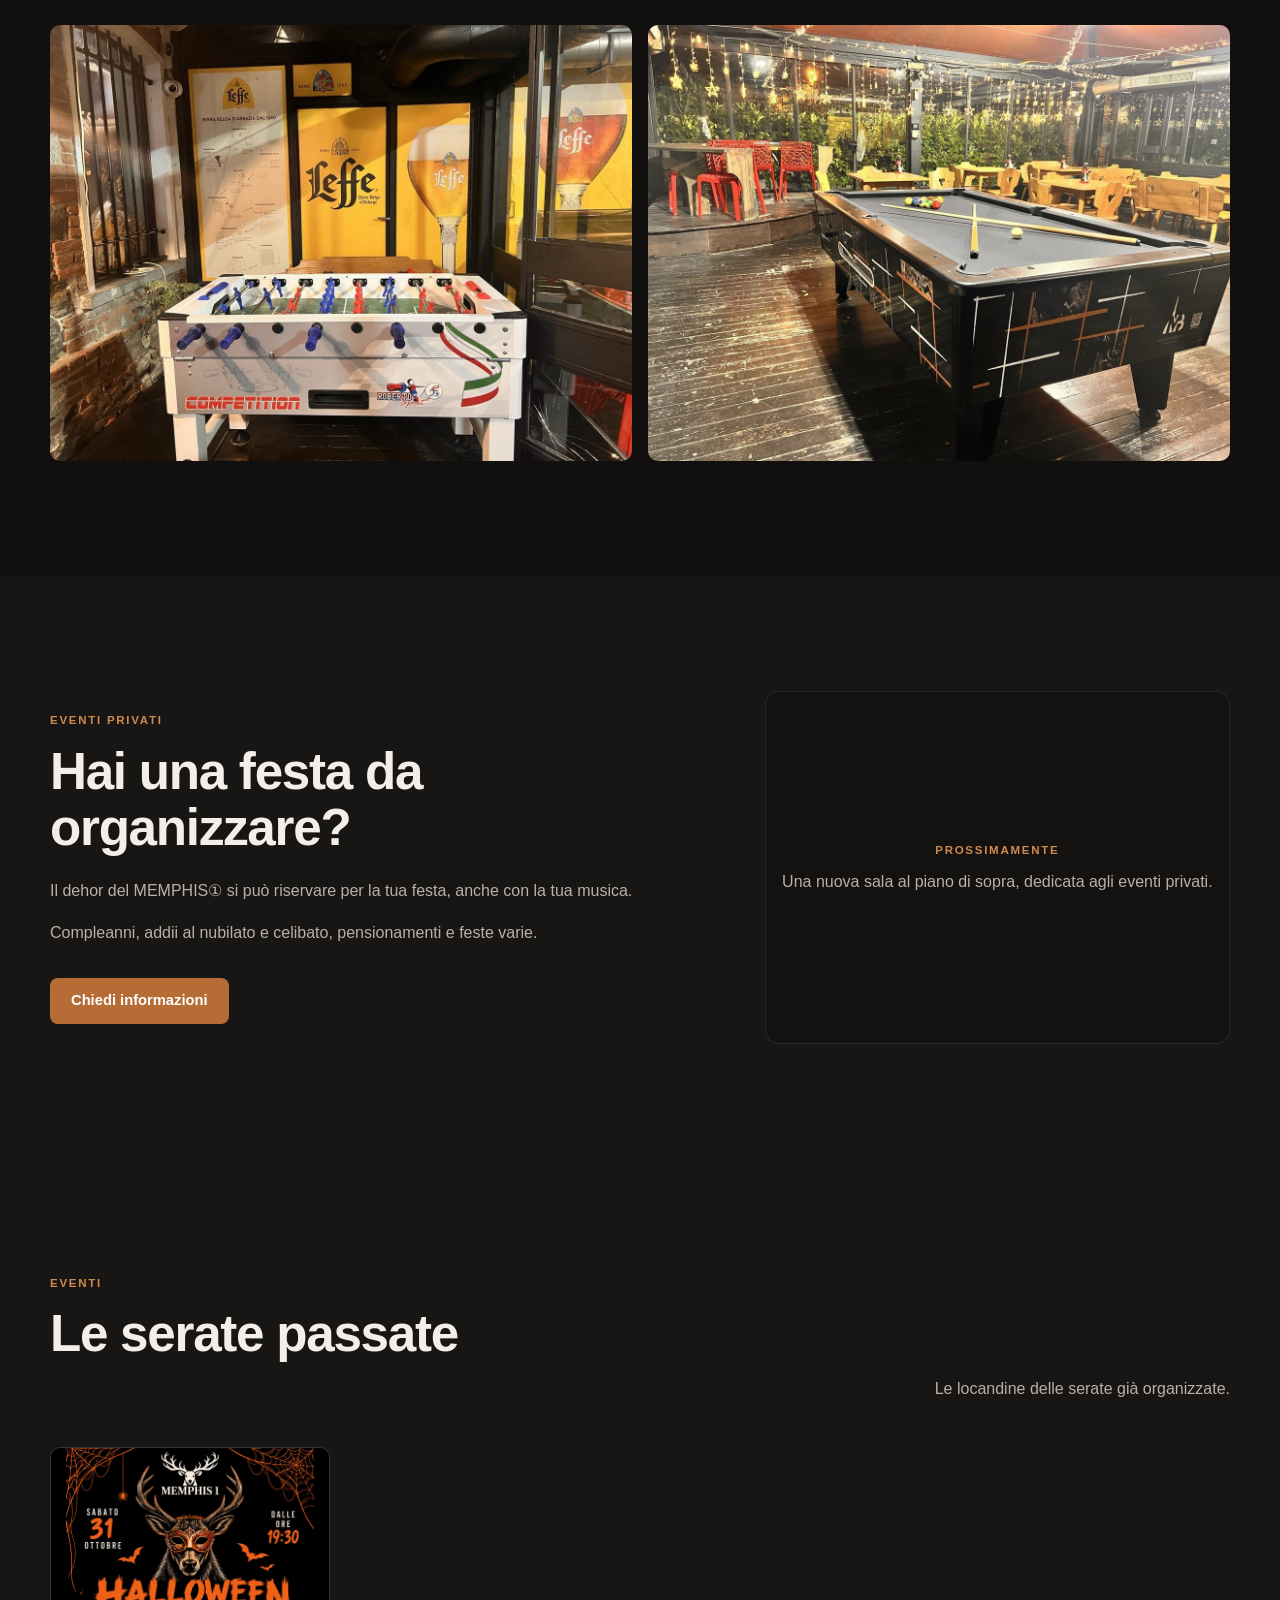
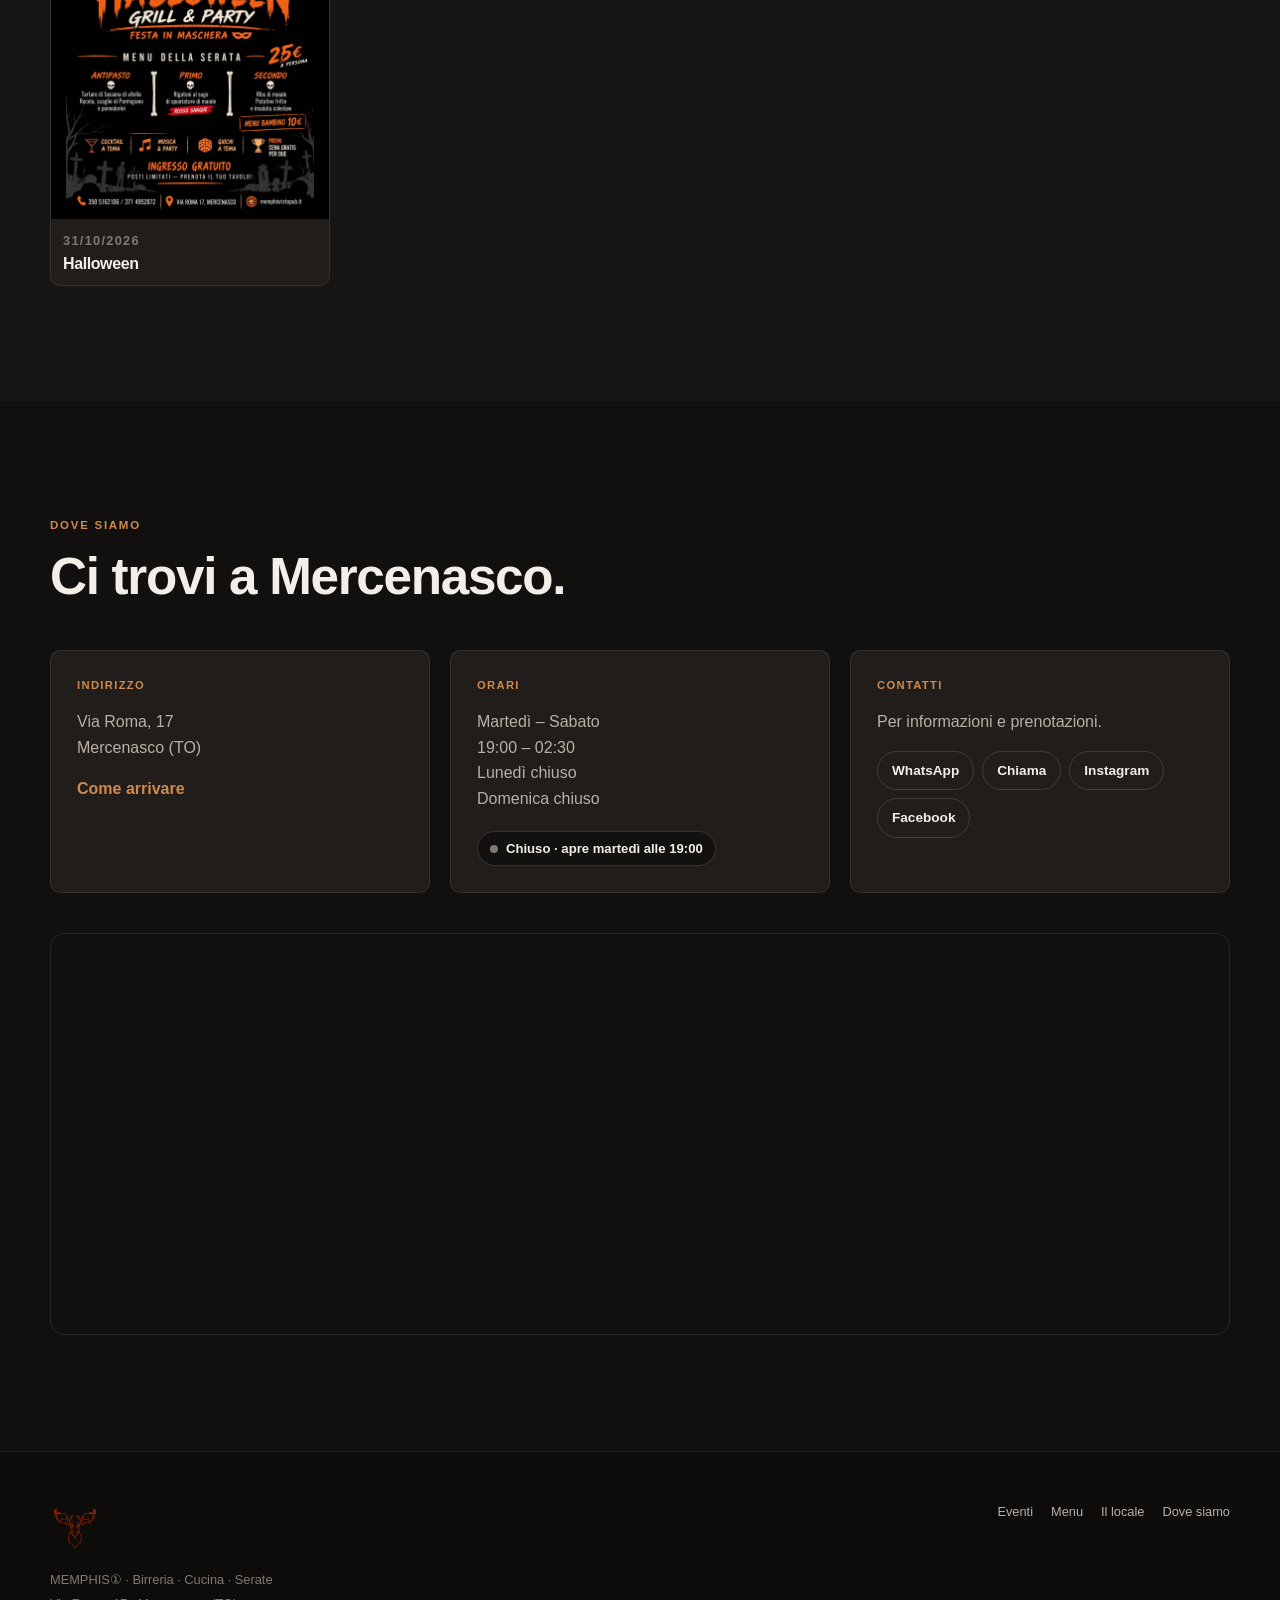
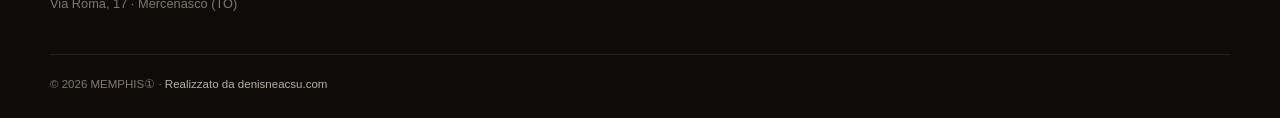
==== commit b9494d73: "Orario normale domenica: chiuso (ndk)" ====
--- a/index.html
+++ b/index.html
@@ -20,7 +20,7 @@
     <meta property="og:locale" content="it_IT">
     <meta property="og:site_name" content="MEMPHIS①">
     <meta property="og:title" content="MEMPHIS① | Birreria e cucina a Mercenasco">
-    <meta property="og:description" content="Birre, hamburger, panini, cocktail e serate in compagnia. Via Roma 17, Mercenasco (TO). Aperto dalle 19:00, lunedì e mercoledì e domenica chiusi.">
+    <meta property="og:description" content="Birre, hamburger, panini, cocktail e serate in compagnia. Via Roma 17, Mercenasco (TO). Aperto dal martedì al sabato dalle 19:00.">
     <meta property="og:url" content="https://memphisristopub.it/">
     <meta property="og:image" content="https://memphisristopub.it/images/og-logo.jpg">
     <meta property="og:image:width" content="1200">
@@ -55,7 +55,7 @@
         "openingHoursSpecification": [
             {
                 "@type": "OpeningHoursSpecification",
-                "dayOfWeek": ["Tuesday", "Thursday", "Friday", "Saturday"],
+                "dayOfWeek": ["Tuesday", "Wednesday", "Thursday", "Friday", "Saturday"],
                 "opens": "19:00",
                 "closes": "02:30"
             }
@@ -675,10 +675,9 @@
 
                         <p>
                             <!-- orari -->
-                            Martedì: 19:00 – 02:30<br>
-                            Giovedì – Sabato: 19:00 – 02:30<br>
+                            Martedì – Sabato<br>
+                            19:00 – 02:30<br>
                             Lunedì chiuso<br>
-                            Mercoledì chiuso<br>
                             Domenica chiuso
                             <!-- /orari -->
                         </p>
